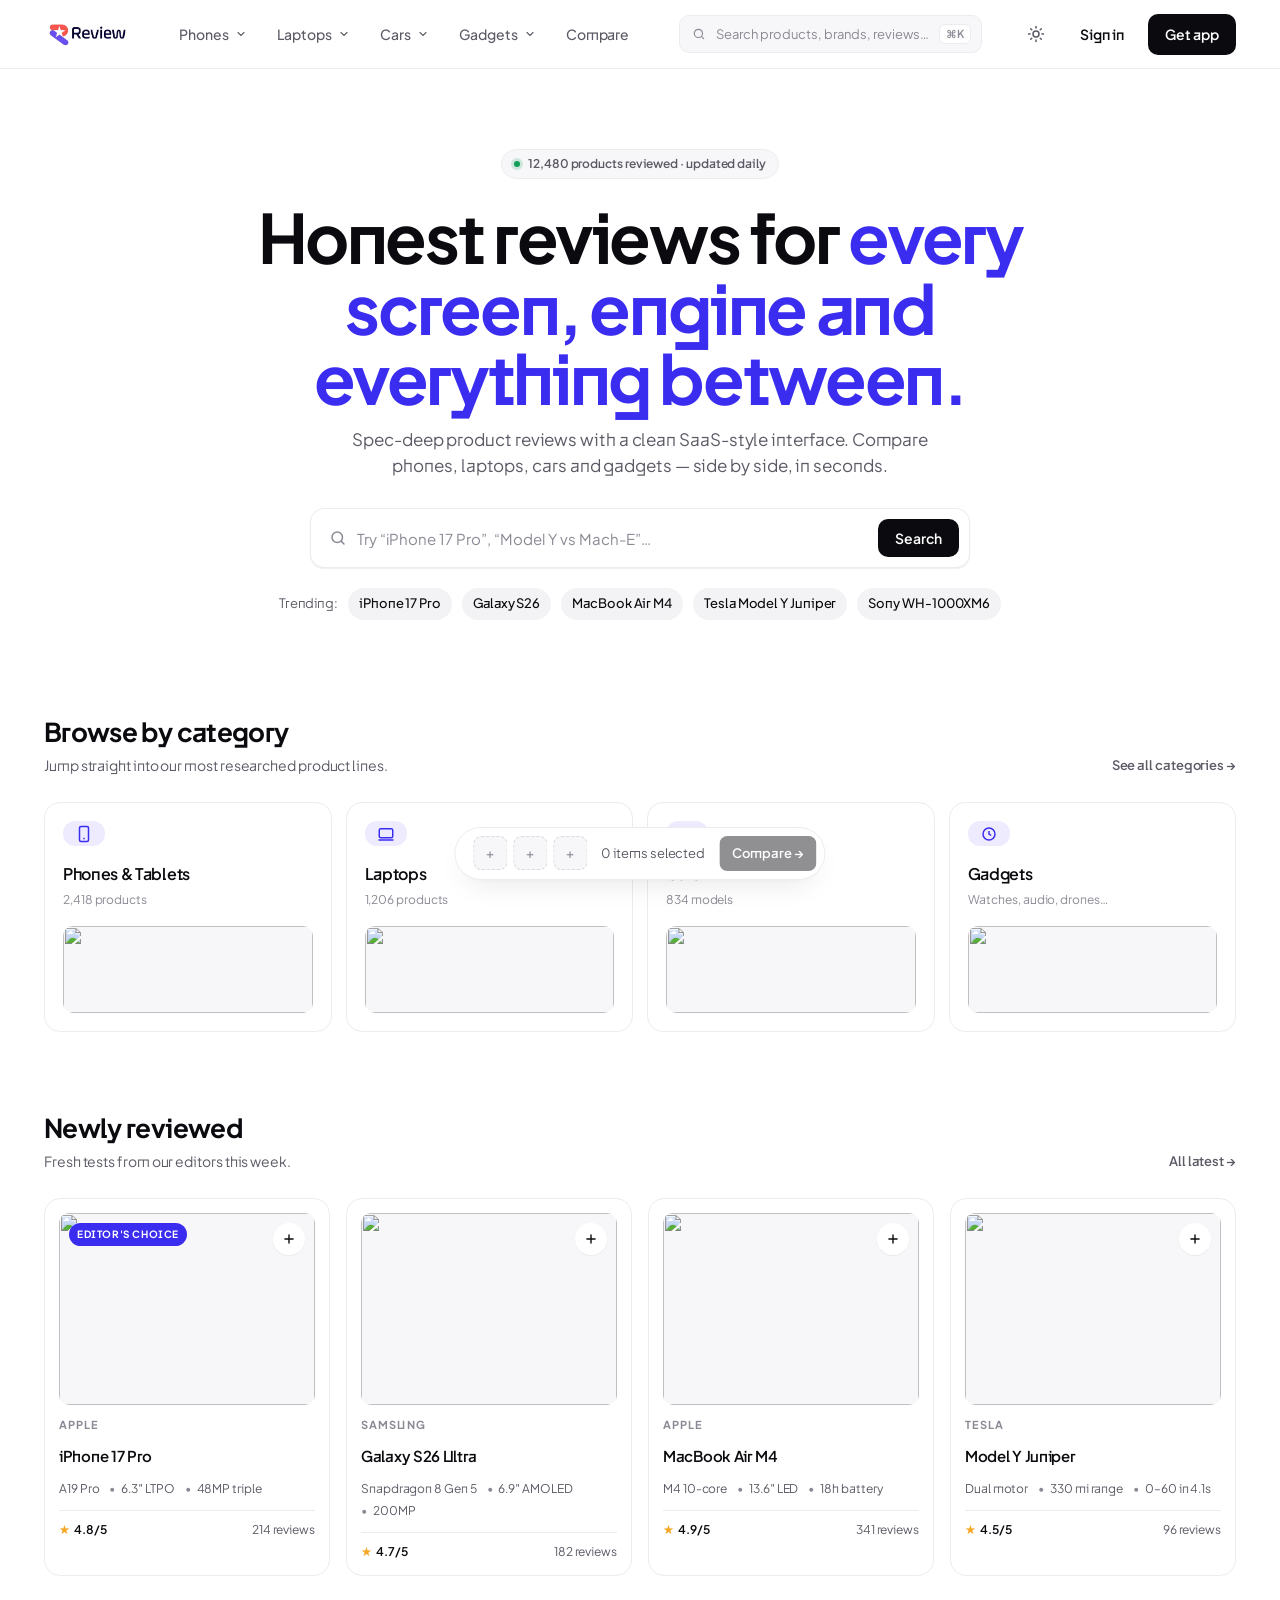
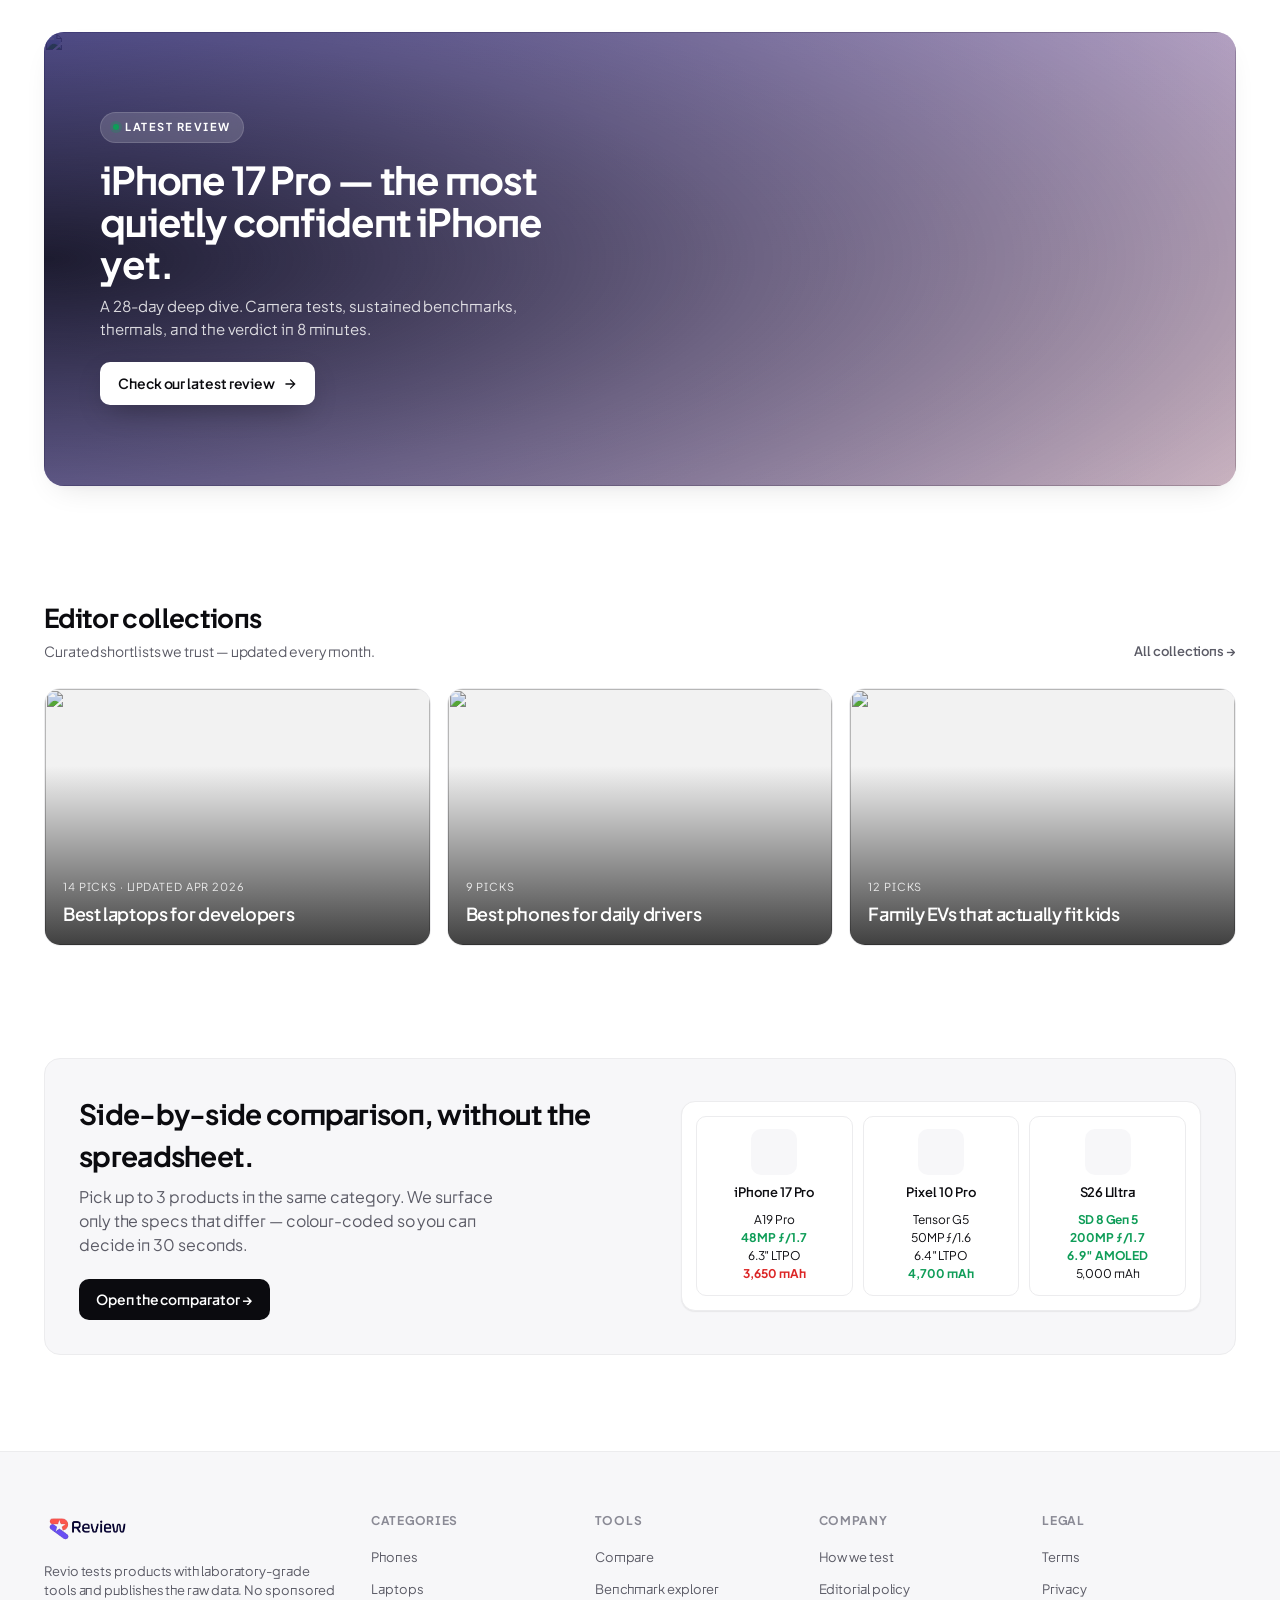
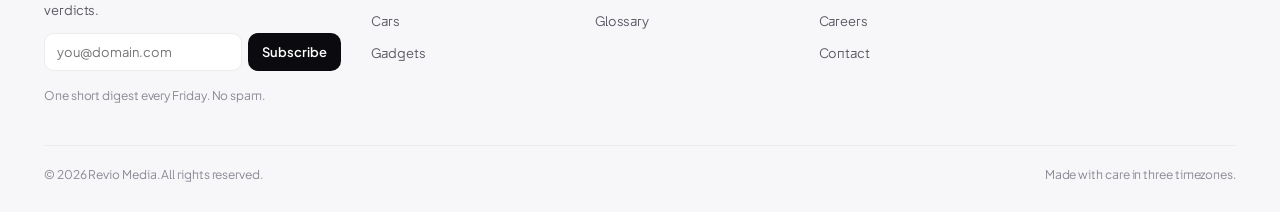
==== index.html @ f2c26a6f "push to live" ====
<!DOCTYPE html>
<html lang="en" data-theme="light">
<head>
<meta charset="UTF-8" />
<meta name="viewport" content="width=device-width, initial-scale=1.0" />
<title>Revio — Minimalist reviews for the things you buy</title>
<link rel="icon" href="logo.png" />
<link rel="preconnect" href="https://fonts.googleapis.com">
<link rel="preconnect" href="https://fonts.gstatic.com" crossorigin>
<link href="https://fonts.googleapis.com/css2?family=Plus+Jakarta+Sans:wght@400;500;600;700;800&family=Inter:wght@400;500;600&display=swap" rel="stylesheet">
<link rel="stylesheet" href="styles.css">
</head>
<body>

<!-- Primary Nav -->
<div class="nav-wrap">
  <div class="container">
    <nav class="primary">
      <a href="index.html" class="brand">
        <img src="logo.png" alt="Revio" class="brand-logo" />
      </a>

      <div class="nav-links">
        <!-- Mega menu: Phones -->
        <div class="nav-item">
          <button class="nav-trigger" aria-haspopup="true">
            Phones
            <svg class="caret" width="12" height="12" viewBox="0 0 24 24" fill="none" stroke="currentColor" stroke-width="2.2" stroke-linecap="round"><polyline points="6 9 12 15 18 9"/></svg>
          </button>
          <div class="mega wide" role="menu">
            <div class="mega-body">
              <div class="mega-left">
                <div class="mega-col">
                  <h4>Browse</h4>
                  <a href="category.html" class="mega-link">
                    <span class="ico"><svg width="18" height="18" viewBox="0 0 24 24" fill="none" stroke="currentColor" stroke-width="1.8"><rect x="6" y="2" width="12" height="20" rx="2.5"/><path d="M11 18h2"/></svg></span>
                    <span class="body">
                      <span class="title">Flagship smartphones</span>
                      <span class="desc">Top-tier cameras, chipsets and displays.</span>
                    </span>
                  </a>
                  <a href="category.html" class="mega-link">
                    <span class="ico"><svg width="18" height="18" viewBox="0 0 24 24" fill="none" stroke="currentColor" stroke-width="1.8"><path d="M12 2v6M12 16v6"/><rect x="3" y="8" width="18" height="8" rx="2"/></svg></span>
                    <span class="body">
                      <span class="title">Mid-range <span class="badge-hot">HOT</span></span>
                      <span class="desc">Best value picks this year.</span>
                    </span>
                  </a>
                  <a href="category.html" class="mega-link">
                    <span class="ico"><svg width="18" height="18" viewBox="0 0 24 24" fill="none" stroke="currentColor" stroke-width="1.8"><circle cx="12" cy="12" r="9"/><path d="M8 12l2.5 2.5L16 9"/></svg></span>
                    <span class="body">
                      <span class="title">Essentials</span>
                      <span class="desc">Dependable daily drivers.</span>
                    </span>
                  </a>
                  <a href="category.html" class="mega-link">
                    <span class="ico"><svg width="18" height="18" viewBox="0 0 24 24" fill="none" stroke="currentColor" stroke-width="1.8"><path d="M4 5h16v14H4z"/><path d="M12 5v14"/></svg></span>
                    <span class="body">
                      <span class="title">Foldables <span class="badge-new">NEW</span></span>
                      <span class="desc">Books, flips and dual-screen designs.</span>
                    </span>
                  </a>
                </div>
                <div class="mega-col">
                  <h4>By brand</h4>
                  <ul class="mini-list">
                    <li><a href="#">Apple <small>94 models</small></a></li>
                    <li><a href="#">Samsung <small>126 models</small></a></li>
                    <li><a href="#">Google Pixel <small>38 models</small></a></li>
                    <li><a href="#">OnePlus <small>44 models</small></a></li>
                    <li><a href="#">Xiaomi <small>118 models</small></a></li>
                    <li><a href="#">Nothing <small>12 models</small></a></li>
                    <li><a href="#">Motorola <small>52 models</small></a></li>
                  </ul>
                </div>
              </div>
              <div class="mega-right">
                <a href="product.html" class="feature-card">
                  <img src="https://picsum.photos/seed/phonefeat/900/500" alt="">
                  <div class="overlay"></div>
                  <div class="meta">
                    <span class="tag">Editor's choice</span>
                    <h5>iPhone 17 Pro review</h5>
                    <p>The most polished camera system of the year.</p>
                  </div>
                </a>
                <ul class="mini-list">
                  <li><a href="#">Best phones of 2026 <small>List →</small></a></li>
                  <li><a href="#">Phones with the best battery <small>List →</small></a></li>
                </ul>
              </div>
            </div>
            <div class="mega-foot">
              <div class="links">
                <a href="#">Rumors</a>
                <a href="#">Buying guide</a>
              </div>
              <a href="category.html" class="viewall">Explore all phones
                <svg width="12" height="12" viewBox="0 0 24 24" fill="none" stroke="currentColor" stroke-width="2" stroke-linecap="round"><path d="M5 12h14M13 5l7 7-7 7"/></svg>
              </a>
            </div>
          </div>
        </div>

        <!-- Mega menu: Laptops -->
        <div class="nav-item">
          <button class="nav-trigger" aria-haspopup="true">
            Laptops
            <svg class="caret" width="12" height="12" viewBox="0 0 24 24" fill="none" stroke="currentColor" stroke-width="2.2" stroke-linecap="round"><polyline points="6 9 12 15 18 9"/></svg>
          </button>
          <div class="mega wide" role="menu">
            <div class="mega-body">
              <div class="mega-left">
                <div class="mega-col">
                  <h4>By use case</h4>
                  <a href="category.html" class="mega-link">
                    <span class="ico"><svg width="18" height="18" viewBox="0 0 24 24" fill="none" stroke="currentColor" stroke-width="1.8"><rect x="3" y="5" width="18" height="12" rx="2"/><path d="M2 20h20"/></svg></span>
                    <span class="body">
                      <span class="title">Ultrabooks</span>
                      <span class="desc">Thin, light and long-lasting.</span>
                    </span>
                  </a>
                  <a href="category.html" class="mega-link">
                    <span class="ico"><svg width="18" height="18" viewBox="0 0 24 24" fill="none" stroke="currentColor" stroke-width="1.8"><path d="M12 3l3 6 6 .9-4.5 4.3L18 21l-6-3.3L6 21l1.5-6.8L3 9.9 9 9z"/></svg></span>
                    <span class="body">
                      <span class="title">Gaming laptops <span class="badge-hot">HOT</span></span>
                      <span class="desc">RTX 50-series and OLED panels.</span>
                    </span>
                  </a>
                  <a href="category.html" class="mega-link">
                    <span class="ico"><svg width="18" height="18" viewBox="0 0 24 24" fill="none" stroke="currentColor" stroke-width="1.8"><circle cx="12" cy="12" r="4"/><path d="M12 2v3M12 19v3M2 12h3M19 12h3"/></svg></span>
                    <span class="body">
                      <span class="title">Creator workstations</span>
                      <span class="desc">Colour-accurate displays and beefy GPUs.</span>
                    </span>
                  </a>
                  <a href="category.html" class="mega-link">
                    <span class="ico"><svg width="18" height="18" viewBox="0 0 24 24" fill="none" stroke="currentColor" stroke-width="1.8"><path d="M4 8h16M4 16h16"/><path d="M8 4v16M16 4v16"/></svg></span>
                    <span class="body">
                      <span class="title">2-in-1 convertibles</span>
                      <span class="desc">Touchscreens that fold all the way back.</span>
                    </span>
                  </a>
                </div>
                <div class="mega-col">
                  <h4>By brand</h4>
                  <ul class="mini-list">
                    <li><a href="#">Apple MacBook <small>24 models</small></a></li>
                    <li><a href="#">Dell XPS <small>31 models</small></a></li>
                    <li><a href="#">Lenovo ThinkPad <small>67 models</small></a></li>
                    <li><a href="#">ASUS ROG / Zenbook <small>58 models</small></a></li>
                    <li><a href="#">HP Spectre / Omen <small>44 models</small></a></li>
                    <li><a href="#">Framework <small>6 models</small></a></li>
                    <li><a href="#">Razer Blade <small>14 models</small></a></li>
                  </ul>
                </div>
              </div>
              <div class="mega-right">
                <a href="#" class="feature-card">
                  <img src="https://picsum.photos/seed/laptopfeat/900/500" alt="">
                  <div class="overlay"></div>
                  <div class="meta">
                    <span class="tag">Benchmark report</span>
                    <h5>M4 Pro vs Ryzen AI 9</h5>
                    <p>We ran 14 workloads — here's what won.</p>
                  </div>
                </a>
                <ul class="mini-list">
                  <li><a href="#">Best laptops for developers <small>List →</small></a></li>
                  <li><a href="#">Benchmark explorer <small>Tool →</small></a></li>
                </ul>
              </div>
            </div>
            <div class="mega-foot">
              <div class="links">
                <a href="#">Student picks</a>
                <a href="#">Battery leaders</a>
              </div>
              <a href="category.html" class="viewall">Explore all laptops
                <svg width="12" height="12" viewBox="0 0 24 24" fill="none" stroke="currentColor" stroke-width="2" stroke-linecap="round"><path d="M5 12h14M13 5l7 7-7 7"/></svg>
              </a>
            </div>
          </div>
        </div>

        <!-- Mega menu: Cars -->
        <div class="nav-item">
          <button class="nav-trigger" aria-haspopup="true">
            Cars
            <svg class="caret" width="12" height="12" viewBox="0 0 24 24" fill="none" stroke="currentColor" stroke-width="2.2" stroke-linecap="round"><polyline points="6 9 12 15 18 9"/></svg>
          </button>
          <div class="mega wide" role="menu">
            <div class="mega-body">
              <div class="mega-left">
                <div class="mega-col">
                  <h4>By powertrain</h4>
                  <a href="category.html" class="mega-link">
                    <span class="ico"><svg width="18" height="18" viewBox="0 0 24 24" fill="none" stroke="currentColor" stroke-width="1.8"><path d="M13 2L4 14h7v8l9-12h-7z"/></svg></span>
                    <span class="body">
                      <span class="title">Electric (EV)</span>
                      <span class="desc">Range, charging speed, real-world MPGe.</span>
                    </span>
                  </a>
                  <a href="category.html" class="mega-link">
                    <span class="ico"><svg width="18" height="18" viewBox="0 0 24 24" fill="none" stroke="currentColor" stroke-width="1.8"><circle cx="12" cy="12" r="9"/><path d="M3 12h18"/></svg></span>
                    <span class="body">
                      <span class="title">Hybrid / PHEV</span>
                      <span class="desc">Best of both worlds — if you size it right.</span>
                    </span>
                  </a>
                  <a href="category.html" class="mega-link">
                    <span class="ico"><svg width="18" height="18" viewBox="0 0 24 24" fill="none" stroke="currentColor" stroke-width="1.8"><path d="M3 11l2-5a2 2 0 0 1 2-1h10a2 2 0 0 1 2 1l2 5"/><circle cx="7" cy="15" r="2"/><circle cx="17" cy="15" r="2"/></svg></span>
                    <span class="body">
                      <span class="title">Petrol & Diesel</span>
                      <span class="desc">ICE classics with proven reliability.</span>
                    </span>
                  </a>
                  <a href="category.html" class="mega-link">
                    <span class="ico"><svg width="18" height="18" viewBox="0 0 24 24" fill="none" stroke="currentColor" stroke-width="1.8"><path d="M4 6h12l4 6H4z"/><path d="M20 12v6H4v-6"/></svg></span>
                    <span class="body">
                      <span class="title">SUVs & Trucks</span>
                      <span class="desc">Family haulers and weekend rigs.</span>
                    </span>
                  </a>
                </div>
                <div class="mega-col">
                  <h4>By make</h4>
                  <ul class="mini-list">
                    <li><a href="#">Tesla <small>7 models</small></a></li>
                    <li><a href="#">Toyota <small>32 models</small></a></li>
                    <li><a href="#">BMW <small>28 models</small></a></li>
                    <li><a href="#">Hyundai / Kia <small>41 models</small></a></li>
                    <li><a href="#">Rivian <span class="badge-new">NEW</span></a></li>
                    <li><a href="#">BYD <small>18 models</small></a></li>
                    <li><a href="#">Ford <small>24 models</small></a></li>
                  </ul>
                </div>
              </div>
              <div class="mega-right">
                <a href="#" class="feature-card">
                  <img src="https://picsum.photos/seed/carfeat/900/500" alt="">
                  <div class="overlay"></div>
                  <div class="meta">
                    <span class="tag">Long-term test</span>
                    <h5>10,000 miles in a Model 3</h5>
                    <p>What's held up, what hasn't.</p>
                  </div>
                </a>
                <ul class="mini-list">
                  <li><a href="#">EV range calculator <small>Tool →</small></a></li>
                  <li><a href="#">Safety score explorer <small>Tool →</small></a></li>
                </ul>
              </div>
            </div>
            <div class="mega-foot">
              <div class="links">
                <a href="#">New 2026 models</a>
                <a href="#">Reliability</a>
              </div>
              <a href="category.html" class="viewall">Explore all cars
                <svg width="12" height="12" viewBox="0 0 24 24" fill="none" stroke="currentColor" stroke-width="2" stroke-linecap="round"><path d="M5 12h14M13 5l7 7-7 7"/></svg>
              </a>
            </div>
          </div>
        </div>

        <!-- Mega menu: Gadgets -->
        <div class="nav-item">
          <button class="nav-trigger" aria-haspopup="true">
            Gadgets
            <svg class="caret" width="12" height="12" viewBox="0 0 24 24" fill="none" stroke="currentColor" stroke-width="2.2" stroke-linecap="round"><polyline points="6 9 12 15 18 9"/></svg>
          </button>
          <div class="mega wide" role="menu">
            <div class="mega-body">
              <div class="mega-left">
                <div class="mega-col">
                  <h4>Wearables & Audio</h4>
                  <a href="category.html" class="mega-link">
                    <span class="ico"><svg width="18" height="18" viewBox="0 0 24 24" fill="none" stroke="currentColor" stroke-width="1.8"><rect x="6" y="7" width="12" height="10" rx="2"/><path d="M9 3h6l-.5 4h-5zM9 17l-.5 4h6l-.5-4"/></svg></span>
                    <span class="body">
                      <span class="title">Smartwatches</span>
                      <span class="desc">Health, fitness and battery-life leaders.</span>
                    </span>
                  </a>
                  <a href="category.html" class="mega-link">
                    <span class="ico"><svg width="18" height="18" viewBox="0 0 24 24" fill="none" stroke="currentColor" stroke-width="1.8"><path d="M4 12a8 8 0 0 1 16 0"/><rect x="3" y="12" width="5" height="8" rx="1.5"/><rect x="16" y="12" width="5" height="8" rx="1.5"/></svg></span>
                    <span class="body">
                      <span class="title">Headphones & earbuds</span>
                      <span class="desc">ANC, spatial audio and codec support.</span>
                    </span>
                  </a>
                  <a href="category.html" class="mega-link">
                    <span class="ico"><svg width="18" height="18" viewBox="0 0 24 24" fill="none" stroke="currentColor" stroke-width="1.8"><circle cx="12" cy="12" r="4"/><circle cx="12" cy="12" r="9"/></svg></span>
                    <span class="body">
                      <span class="title">Smart rings <span class="badge-new">NEW</span></span>
                      <span class="desc">The smallest health trackers we've tested.</span>
                    </span>
                  </a>
                </div>
                <div class="mega-col">
                  <h4>Home & outdoor</h4>
                  <ul class="mini-list">
                    <li><a href="#">Drones</a></li>
                    <li><a href="#">Action cameras</a></li>
                    <li><a href="#">Streaming sticks</a></li>
                    <li><a href="#">Robot vacuums</a></li>
                    <li><a href="#">Smart displays</a></li>
                    <li><a href="#">E-readers</a></li>
                    <li><a href="#">Portable speakers</a></li>
                  </ul>
                </div>
              </div>
              <div class="mega-right">
                <a href="#" class="feature-card">
                  <img src="https://picsum.photos/seed/gadgetfeat/900/500" alt="">
                  <div class="overlay"></div>
                  <div class="meta">
                    <span class="tag">Best of 2026</span>
                    <h5>The only 9 earbuds worth buying</h5>
                    <p>Tested across 40 hours of commutes.</p>
                  </div>
                </a>
                <ul class="mini-list">
                  <li><a href="#">Battery champions <small>List →</small></a></li>
                  <li><a href="#">Suggest a review <small>Form →</small></a></li>
                </ul>
              </div>
            </div>
            <div class="mega-foot">
              <div class="links">
                <a href="#">Editor's picks</a>
              </div>
              <a href="category.html" class="viewall">Explore all gadgets
                <svg width="12" height="12" viewBox="0 0 24 24" fill="none" stroke="currentColor" stroke-width="2" stroke-linecap="round"><path d="M5 12h14M13 5l7 7-7 7"/></svg>
              </a>
            </div>
          </div>
        </div>

        <a class="nav-trigger" href="compare.html">Compare</a>
      </div>

      <button class="search-trigger" aria-label="Open search">
        <svg width="14" height="14" viewBox="0 0 24 24" fill="none" stroke="currentColor" stroke-width="2" stroke-linecap="round"><circle cx="11" cy="11" r="7"/><path d="m20 20-3.5-3.5"/></svg>
        <span class="label">Search products, brands, reviews…</span>
        <span class="kbd">⌘K</span>
      </button>

      <div class="nav-actions">
        <button class="icon-btn" id="themeBtn" aria-label="Toggle theme" title="Toggle theme">
          <svg width="18" height="18" viewBox="0 0 24 24" fill="none" stroke="currentColor" stroke-width="2" stroke-linecap="round"><circle cx="12" cy="12" r="4"/><path d="M12 2v2M12 20v2M4.93 4.93l1.41 1.41M17.66 17.66l1.41 1.41M2 12h2M20 12h2M4.93 19.07l1.41-1.41M17.66 6.34l1.41-1.41"/></svg>
        </button>
        <a href="#" class="btn ghost">Sign in</a>
        <a href="#" class="btn primary">Get app</a>
      </div>
    </nav>
  </div>
</div>

<!-- Hero -->
<section class="hero">
  <div class="container">
    <div class="eyebrow"><span class="dot"></span> 12,480 products reviewed · updated daily</div>
    <h1>Honest reviews for <em>every screen, engine and everything between.</em></h1>
    <p class="lede">Spec-deep product reviews with a clean SaaS-style interface. Compare phones, laptops, cars and gadgets — side by side, in seconds.</p>
    <div class="hero-search">
      <svg width="18" height="18" viewBox="0 0 24 24" fill="none" stroke="currentColor" stroke-width="2" stroke-linecap="round" style="color:var(--text-subtle)"><circle cx="11" cy="11" r="7"/><path d="m20 20-3.5-3.5"/></svg>
      <input placeholder="Try “iPhone 17 Pro”, “Model Y vs Mach-E”…" />
      <button class="btn primary">Search</button>
    </div>
    <div class="hero-trending">
      <span>Trending:</span>
      <a href="product.html" class="chip">iPhone 17 Pro</a>
      <a href="#" class="chip">Galaxy S26</a>
      <a href="#" class="chip">MacBook Air M4</a>
      <a href="#" class="chip">Tesla Model Y Juniper</a>
      <a href="#" class="chip">Sony WH-1000XM6</a>
    </div>
  </div>
</section>

<!-- Category Grid -->
<section>
  <div class="container">
    <div class="sec-head">
      <div>
        <h2>Browse by category</h2>
        <p>Jump straight into our most researched product lines.</p>
      </div>
      <a href="#" class="more">See all categories →</a>
    </div>
    <div class="cat-grid">
      <a href="category.html" class="cat-card">
        <div class="ico"><svg width="18" height="18" viewBox="0 0 24 24" fill="none" stroke="currentColor" stroke-width="2"><rect x="6" y="2" width="12" height="20" rx="2"/><path d="M11 18h2"/></svg></div>
        <div>
          <h3>Phones & Tablets</h3>
          <small>2,418 products</small>
        </div>
        <div class="thumb"><img src="https://picsum.photos/seed/phonecat/600/400" alt=""/></div>
      </a>
      <a href="category.html" class="cat-card">
        <div class="ico"><svg width="18" height="18" viewBox="0 0 24 24" fill="none" stroke="currentColor" stroke-width="2"><rect x="3" y="5" width="18" height="12" rx="2"/><path d="M2 20h20"/></svg></div>
        <div>
          <h3>Laptops</h3>
          <small>1,206 products</small>
        </div>
        <div class="thumb"><img src="https://picsum.photos/seed/laptopcat/600/400" alt=""/></div>
      </a>
      <a href="category.html" class="cat-card">
        <div class="ico"><svg width="18" height="18" viewBox="0 0 24 24" fill="none" stroke="currentColor" stroke-width="2"><path d="M3 11l2-5a2 2 0 0 1 2-1h10a2 2 0 0 1 2 1l2 5"/><circle cx="7" cy="15" r="2"/><circle cx="17" cy="15" r="2"/><path d="M3 11h18v4H3z"/></svg></div>
        <div>
          <h3>Cars</h3>
          <small>834 models</small>
        </div>
        <div class="thumb"><img src="https://picsum.photos/seed/carcat/600/400" alt=""/></div>
      </a>
      <a href="category.html" class="cat-card">
        <div class="ico"><svg width="18" height="18" viewBox="0 0 24 24" fill="none" stroke="currentColor" stroke-width="2"><circle cx="12" cy="12" r="8"/><path d="M12 8v4l3 2"/></svg></div>
        <div>
          <h3>Gadgets</h3>
          <small>Watches, audio, drones…</small>
        </div>
        <div class="thumb"><img src="https://picsum.photos/seed/gadgetcat/600/400" alt=""/></div>
      </a>
    </div>
  </div>
</section>

<!-- Newly reviewed -->
<section style="padding-top: 20px">
  <div class="container">
    <div class="sec-head">
      <div>
        <h2>Newly reviewed</h2>
        <p>Fresh tests from our editors this week.</p>
      </div>
      <a href="category.html" class="more">All latest →</a>
    </div>
    <div class="card-row">
      <a href="product.html" class="p-card">
        <div class="img-wrap">
          <span class="ribbon accent">Editor's choice</span>
          <button class="add-compare" data-compare-id="iphone-17-pro" aria-label="Add to compare">
            <svg width="14" height="14" viewBox="0 0 24 24" fill="none" stroke="currentColor" stroke-width="2.4" stroke-linecap="round"><path d="M12 5v14M5 12h14"/></svg>
          </button>
          <img src="https://picsum.photos/seed/iphone17pro/600/450" alt=""/>
        </div>
        <div class="brand">Apple</div>
        <h4>iPhone 17 Pro</h4>
        <div class="specs"><span>A19 Pro</span><span>6.3″ LTPO</span><span>48MP triple</span></div>
        <footer>
          <span class="rating"><span class="star">★</span> 4.8/5</span>
          <span style="font-size: 12px; color: var(--text-muted);">214 reviews</span>
        </footer>
      </a>
      <a href="product.html" class="p-card">
        <div class="img-wrap">
          <button class="add-compare" data-compare-id="s26-ultra" aria-label="Add to compare">
            <svg width="14" height="14" viewBox="0 0 24 24" fill="none" stroke="currentColor" stroke-width="2.4" stroke-linecap="round"><path d="M12 5v14M5 12h14"/></svg>
          </button>
          <img src="https://picsum.photos/seed/s26ultra/600/450" alt=""/>
        </div>
        <div class="brand">Samsung</div>
        <h4>Galaxy S26 Ultra</h4>
        <div class="specs"><span>Snapdragon 8 Gen 5</span><span>6.9″ AMOLED</span><span>200MP</span></div>
        <footer>
          <span class="rating"><span class="star">★</span> 4.7/5</span>
          <span style="font-size: 12px; color: var(--text-muted);">182 reviews</span>
        </footer>
      </a>
      <a href="product.html" class="p-card">
        <div class="img-wrap">
          <button class="add-compare" data-compare-id="macbook-air-m4" aria-label="Add to compare">
            <svg width="14" height="14" viewBox="0 0 24 24" fill="none" stroke="currentColor" stroke-width="2.4" stroke-linecap="round"><path d="M12 5v14M5 12h14"/></svg>
          </button>
          <img src="https://picsum.photos/seed/macbookm4/600/450" alt=""/>
        </div>
        <div class="brand">Apple</div>
        <h4>MacBook Air M4</h4>
        <div class="specs"><span>M4 10-core</span><span>13.6″ LED</span><span>18h battery</span></div>
        <footer>
          <span class="rating"><span class="star">★</span> 4.9/5</span>
          <span style="font-size: 12px; color: var(--text-muted);">341 reviews</span>
        </footer>
      </a>
      <a href="product.html" class="p-card">
        <div class="img-wrap">
          <button class="add-compare" data-compare-id="model-y" aria-label="Add to compare">
            <svg width="14" height="14" viewBox="0 0 24 24" fill="none" stroke="currentColor" stroke-width="2.4" stroke-linecap="round"><path d="M12 5v14M5 12h14"/></svg>
          </button>
          <img src="https://picsum.photos/seed/modely/600/450" alt=""/>
        </div>
        <div class="brand">Tesla</div>
        <h4>Model Y Juniper</h4>
        <div class="specs"><span>Dual motor</span><span>330 mi range</span><span>0–60 in 4.1s</span></div>
        <footer>
          <span class="rating"><span class="star">★</span> 4.5/5</span>
          <span style="font-size: 12px; color: var(--text-muted);">96 reviews</span>
        </footer>
      </a>
    </div>
  </div>
</section>

<!-- Promotional banner -->
<section style="padding-top: 0;">
  <div class="container">
    <a href="product.html" class="promo-banner">
      <div class="promo-bg">
        <img src="https://picsum.photos/seed/iphone17pro-banner/1800/700" alt=""/>
      </div>
      <div class="promo-content">
        <div class="promo-tag"><span class="dot"></span> Latest review</div>
        <h2>iPhone 17 Pro — the most quietly confident iPhone yet.</h2>
        <p>A 28-day deep dive. Camera tests, sustained benchmarks, thermals, and the verdict in 8 minutes.</p>
        <span class="promo-cta">
          Check our latest review
          <svg width="14" height="14" viewBox="0 0 24 24" fill="none" stroke="currentColor" stroke-width="2.2" stroke-linecap="round"><path d="M5 12h14M13 5l7 7-7 7"/></svg>
        </span>
      </div>
    </a>
  </div>
</section>

<!-- Collections -->
<section>
  <div class="container">
    <div class="sec-head">
      <div>
        <h2>Editor collections</h2>
        <p>Curated shortlists we trust — updated every month.</p>
      </div>
      <a href="#" class="more">All collections →</a>
    </div>
    <div class="collections">
      <a href="#" class="coll">
        <img src="https://picsum.photos/seed/devlaptops/900/600" alt=""/>
        <div class="overlay"></div>
        <div class="inner">
          <div class="count">14 picks · updated Apr 2026</div>
          <h3>Best laptops for developers</h3>
        </div>
      </a>
      <a href="#" class="coll">
        <img src="https://picsum.photos/seed/dailyphones/900/600" alt=""/>
        <div class="overlay"></div>
        <div class="inner">
          <div class="count">9 picks</div>
          <h3>Best phones for daily drivers</h3>
        </div>
      </a>
      <a href="#" class="coll">
        <img src="https://picsum.photos/seed/familyevs/900/600" alt=""/>
        <div class="overlay"></div>
        <div class="inner">
          <div class="count">12 picks</div>
          <h3>Family EVs that actually fit kids</h3>
        </div>
      </a>
    </div>
  </div>
</section>

<!-- Compare teaser -->
<section>
  <div class="container">
    <div class="compare-teaser">
      <div>
        <h2>Side-by-side comparison, without the spreadsheet.</h2>
        <p>Pick up to 3 products in the same category. We surface only the specs that differ — colour-coded so you can decide in 30 seconds.</p>
        <a href="compare.html" class="btn primary">Open the comparator →</a>
      </div>
      <div class="compare-visual" aria-hidden="true">
        <div class="col">
          <div class="ph"></div>
          <strong>iPhone 17 Pro</strong>
          <div>A19 Pro</div>
          <div class="good">48MP ƒ/1.7</div>
          <div>6.3″ LTPO</div>
          <div class="bad">3,650 mAh</div>
        </div>
        <div class="col">
          <div class="ph"></div>
          <strong>Pixel 10 Pro</strong>
          <div>Tensor G5</div>
          <div>50MP ƒ/1.6</div>
          <div>6.4″ LTPO</div>
          <div class="good">4,700 mAh</div>
        </div>
        <div class="col">
          <div class="ph"></div>
          <strong>S26 Ultra</strong>
          <div class="good">SD 8 Gen 5</div>
          <div class="good">200MP ƒ/1.7</div>
          <div class="good">6.9″ AMOLED</div>
          <div>5,000 mAh</div>
        </div>
      </div>
    </div>
  </div>
</section>

<!-- Compare dock -->
<div class="compare-dock" role="region" aria-label="Comparison tray">
  <div class="slots"></div>
  <span class="count-label">0 items selected</span>
  <a href="compare.html" class="btn primary sm dock-cta disabled">Compare →</a>
</div>

<!-- Footer -->
<footer class="site">
  <div class="container">
    <div class="f-grid">
      <div>
        <a href="index.html" class="brand">
          <img src="logo.png" alt="Revio" class="brand-logo" />
        </a>
        <p style="color:var(--text-muted); font-size: 13px; margin-top:12px; max-width: 320px;">
          Revio tests products with laboratory-grade tools and publishes the raw data. No sponsored verdicts.
        </p>
        <div class="newsletter">
          <input placeholder="you@domain.com" />
          <button>Subscribe</button>
        </div>
        <div class="f-tag">One short digest every Friday. No spam.</div>
      </div>
      <div>
        <h5>Categories</h5>
        <ul>
          <li><a href="category.html">Phones</a></li>
          <li><a href="category.html">Laptops</a></li>
          <li><a href="category.html">Cars</a></li>
          <li><a href="category.html">Gadgets</a></li>
        </ul>
      </div>
      <div>
        <h5>Tools</h5>
        <ul>
          <li><a href="compare.html">Compare</a></li>
          <li><a href="#">Benchmark explorer</a></li>
          <li><a href="#">Glossary</a></li>
        </ul>
      </div>
      <div>
        <h5>Company</h5>
        <ul>
          <li><a href="#">How we test</a></li>
          <li><a href="#">Editorial policy</a></li>
          <li><a href="#">Careers</a></li>
          <li><a href="#">Contact</a></li>
        </ul>
      </div>
      <div>
        <h5>Legal</h5>
        <ul>
          <li><a href="#">Terms</a></li>
          <li><a href="#">Privacy</a></li>
        </ul>
      </div>
    </div>
    <div class="f-bottom">
      <span>© 2026 Revio Media. All rights reserved.</span>
      <span>Made with care in three timezones.</span>
    </div>
  </div>
</footer>

<script src="app.js"></script>
</body>
</html>
---- styles.css ----
/* ================================================================
   Revio · Shared stylesheet
   Premium SaaS-style review platform
   ================================================================ */

/* ---------- Tokens ---------- */
:root {
  --bg: #ffffff;
  --bg-muted: #f7f7f9;
  --bg-subtle: #fbfbfc;
  --bg-elevated: #ffffff;
  --border: #ececee;
  --border-strong: #d9d9de;
  --text: #0b0b0f;
  --text-muted: #5b5b66;
  --text-subtle: #8a8a95;
  --accent: #6a5cff;
  --accent-soft: #eeebff;
  --accent-ink: #3b2df0;
  --success: #0f9d58;
  --success-soft: #e8f6ef;
  --danger: #dc2626;
  --danger-soft: #fdecec;
  --warn: #d97706;
  --chip: #f3f3f6;
  --star: #f5a623;
  --shadow-xs: 0 1px 2px rgba(16,16,24,.04);
  --shadow-sm: 0 1px 2px rgba(16,16,24,.04), 0 1px 1px rgba(16,16,24,.03);
  --shadow-md: 0 12px 32px -14px rgba(16,16,24,.14), 0 4px 10px -6px rgba(16,16,24,.06);
  --shadow-lg: 0 30px 60px -24px rgba(16,16,24,.22), 0 12px 24px -14px rgba(16,16,24,.1);
  --radius-sm: 8px;
  --radius: 10px;
  --radius-md: 12px;
  --radius-lg: 16px;
  --radius-xl: 20px;
}
[data-theme="dark"] {
  --bg: #0a0a0e;
  --bg-muted: #111116;
  --bg-subtle: #0f0f14;
  --bg-elevated: #14141b;
  --border: #23232c;
  --border-strong: #2f2f3a;
  --text: #f3f3f6;
  --text-muted: #a2a2ac;
  --text-subtle: #6f6f7a;
  --accent: #8b7eff;
  --accent-soft: #1a1530;
  --accent-ink: #b3a9ff;
  --chip: #1a1a22;
  --success-soft: #0f2a1e;
  --danger-soft: #2a1212;
  --shadow-sm: 0 1px 2px rgba(0,0,0,.4);
  --shadow-md: 0 20px 40px -20px rgba(0,0,0,.6);
  --shadow-lg: 0 30px 60px -24px rgba(0,0,0,.7);
}

* { box-sizing: border-box; }
html, body { margin: 0; padding: 0; }
body {
  font-family: 'Plus Jakarta Sans', 'Inter', system-ui, -apple-system, Segoe UI, Roboto, sans-serif;
  background: var(--bg);
  color: var(--text);
  -webkit-font-smoothing: antialiased;
  line-height: 1.5;
  font-feature-settings: "cv02", "cv03", "cv04", "cv11", "ss01";
  letter-spacing: -0.005em;
}
a { color: inherit; text-decoration: none; }
button { font-family: inherit; cursor: pointer; border: none; background: none; color: inherit; }
img { display: block; max-width: 100%; }
h1, h2, h3, h4, h5 { letter-spacing: -0.02em; }

.container { width: 100%; max-width: 1240px; margin: 0 auto; padding: 0 24px; }
.container-wide { width: 100%; max-width: 1360px; margin: 0 auto; padding: 0 24px; }

/* ---------- Announcement strip ---------- */
.announce {
  border-bottom: 1px solid var(--border);
  background: var(--bg-muted);
  font-size: 13px;
  color: var(--text-muted);
}
.announce .inner {
  display: flex; align-items: center; justify-content: space-between;
  height: 36px;
}
.announce .left { display: flex; align-items: center; gap: 10px; }
.announce .pill {
  font-size: 11px; font-weight: 700; letter-spacing: .04em;
  background: var(--accent-soft); color: var(--accent-ink);
  padding: 3px 8px; border-radius: 999px;
}
.announce .right { display: flex; gap: 18px; }
.announce a:hover { color: var(--text); }

/* ---------- Nav ---------- */
.nav-wrap {
  position: sticky; top: 0; z-index: 60;
  background: rgba(255,255,255,.82);
  backdrop-filter: saturate(160%) blur(16px);
  -webkit-backdrop-filter: saturate(160%) blur(16px);
  border-bottom: 1px solid var(--border);
}
[data-theme="dark"] .nav-wrap { background: rgba(10,10,14,.8); }

nav.primary {
  position: relative;
  display: flex; align-items: center; justify-content: space-between;
  height: 68px;
}
.brand { display: inline-flex; align-items: center; gap: 10px; font-weight: 700; letter-spacing: -.02em; }
.brand-logo {
  height: 32px; width: auto; display: block;
}
footer.site .brand-logo { height: 32px; }
[data-theme="dark"] .brand-logo { filter: brightness(0) invert(1); }
.brand-name { font-size: 17px; font-weight: 700; }
.brand-name span { color: var(--text-subtle); font-weight: 500; }

.nav-links { display: flex; align-items: stretch; gap: 2px; }
.nav-item { position: static; display: flex; align-items: center; }
.nav-trigger {
  display: inline-flex; align-items: center; gap: 6px;
  padding: 9px 14px; border-radius: 10px;
  font-size: 14px; font-weight: 500; color: var(--text-muted);
  transition: background .15s ease, color .15s ease;
}
.nav-trigger:hover, .nav-item:hover .nav-trigger { background: var(--bg-muted); color: var(--text); }
.nav-trigger svg.caret { transition: transform .2s ease; }
.nav-item:hover .nav-trigger svg.caret { transform: rotate(180deg); }

.nav-actions { display: flex; align-items: center; gap: 8px; }
.search-trigger {
  display: inline-flex; align-items: center; gap: 10px;
  background: var(--bg-muted);
  border: 1px solid var(--border);
  border-radius: 10px;
  padding: 8px 10px 8px 12px;
  font-size: 13px; color: var(--text-subtle);
  min-width: 280px;
  transition: border-color .15s, background .15s;
  font-family: inherit;
}
.search-trigger:hover { border-color: var(--border-strong); }
.search-trigger .kbd {
  margin-left: auto;
  font-size: 11px; font-weight: 600; color: var(--text-subtle);
  background: var(--bg); border: 1px solid var(--border);
  padding: 2px 6px; border-radius: 6px;
}
.icon-btn {
  width: 38px; height: 38px; display: inline-grid; place-items: center;
  border-radius: 10px; color: var(--text-muted);
  transition: background .15s, color .15s;
}
.icon-btn:hover { background: var(--bg-muted); color: var(--text); }

.btn {
  display: inline-flex; align-items: center; justify-content: center; gap: 6px;
  padding: 9px 16px; border-radius: 10px;
  font-size: 14px; font-weight: 600; letter-spacing: -.005em;
  transition: transform .05s ease, background .15s, color .15s, border-color .15s, box-shadow .15s;
  border: 1px solid transparent;
}
.btn:active { transform: translateY(1px); }
.btn.ghost { color: var(--text); }
.btn.ghost:hover { background: var(--bg-muted); }
.btn.outline { border-color: var(--border-strong); color: var(--text); }
.btn.outline:hover { background: var(--bg-muted); }
.btn.primary { background: var(--text); color: var(--bg); }
.btn.primary:hover { background: var(--accent-ink); color: #fff; }
.btn.accent { background: var(--accent-ink); color: #fff; }
.btn.accent:hover { filter: brightness(1.1); box-shadow: 0 10px 24px -10px rgba(59,45,240,.45); }
.btn.sm { padding: 7px 12px; font-size: 13px; border-radius: 8px; }
.btn.lg { padding: 12px 22px; font-size: 15px; border-radius: 12px; }

/* ---------- Mega menu (premium Stripe/Linear style) ---------- */
.mega {
  position: absolute; left: 0; transform: translate(0, -6px);
  top: calc(100% + 12px);
  background: var(--bg-elevated);
  border: 1px solid var(--border);
  border-radius: var(--radius-xl);
  box-shadow: var(--shadow-lg);
  opacity: 0; pointer-events: none;
  transition: opacity .2s ease, transform .2s ease;
  overflow: hidden;
}
.mega.wide { width: min(980px, calc(100vw - 48px)); }
.mega::before {
  /* Invisible bridge so mouse travel into panel does not close it */
  content: ""; position: absolute; top: -14px; left: 0; right: 0; height: 14px;
}
.nav-item:hover .mega,
.nav-item:focus-within .mega { opacity: 1; pointer-events: auto; transform: translate(0, 0); }

.mega-body {
  display: grid; grid-template-columns: 1.4fr 1fr;
}
.mega-left {
  padding: 22px 24px;
  display: grid; grid-template-columns: 1fr 1fr; gap: 6px 24px;
}
.mega-col h4 {
  font-size: 11px; text-transform: uppercase; letter-spacing: .09em;
  color: var(--text-subtle); margin: 10px 10px 8px; font-weight: 700;
}
.mega-link {
  display: grid; grid-template-columns: 36px 1fr; gap: 12px; align-items: start;
  padding: 10px; border-radius: 10px;
  transition: background .15s;
}
.mega-link:hover { background: var(--bg-muted); }
.mega-link .ico {
  width: 36px; height: 36px; border-radius: 10px;
  background: var(--bg-muted); color: var(--text);
  display: grid; place-items: center;
  border: 1px solid var(--border);
  transition: background .15s, color .15s, border-color .15s;
}
.mega-link:hover .ico { background: var(--accent-soft); color: var(--accent-ink); border-color: transparent; }
.mega-link .body { min-width: 0; }
.mega-link .title {
  font-size: 14px; font-weight: 600; color: var(--text);
  display: flex; align-items: center; gap: 8px;
}
.mega-link .desc {
  font-size: 12px; color: var(--text-muted); margin-top: 2px;
  display: -webkit-box; -webkit-line-clamp: 1; -webkit-box-orient: vertical; overflow: hidden;
}
.badge-new {
  font-size: 10px; font-weight: 700; letter-spacing: .05em;
  color: var(--accent-ink); background: var(--accent-soft);
  padding: 2px 6px; border-radius: 999px;
}
.badge-hot {
  font-size: 10px; font-weight: 700; letter-spacing: .05em;
  color: #a3471c; background: #fff0e0;
  padding: 2px 6px; border-radius: 999px;
}
[data-theme="dark"] .badge-hot { color: #ffaf70; background: #2b1a0c; }

.mega-right {
  background: var(--bg-subtle);
  border-left: 1px solid var(--border);
  padding: 22px;
  display: flex; flex-direction: column; gap: 14px;
}
.feature-card {
  position: relative; overflow: hidden;
  border-radius: 14px; border: 1px solid var(--border);
  aspect-ratio: 16/10; background: var(--bg-muted);
  display: block;
}
.feature-card img {
  width: 100%; height: 100%; object-fit: cover;
  transition: transform .5s ease;
}
.feature-card:hover img { transform: scale(1.04); }
.feature-card .overlay {
  position: absolute; inset: 0;
  background: linear-gradient(180deg, rgba(0,0,0,0) 35%, rgba(0,0,0,.8));
}
.feature-card .meta {
  position: absolute; left: 16px; right: 16px; bottom: 14px; color: #fff;
}
.feature-card .meta .tag {
  font-size: 10px; font-weight: 700; letter-spacing: .08em; text-transform: uppercase;
  background: rgba(255,255,255,.18); backdrop-filter: blur(8px);
  padding: 4px 8px; border-radius: 999px; display: inline-block; margin-bottom: 8px;
}
.feature-card .meta h5 { margin: 0; font-size: 15px; font-weight: 600; }
.feature-card .meta p { margin: 3px 0 0; font-size: 12px; opacity: .82; }

.mini-list {
  list-style: none; padding: 0; margin: 0; display: grid; gap: 4px;
}
.mini-list a {
  display: flex; align-items: center; justify-content: space-between; gap: 10px;
  padding: 7px 10px; border-radius: 8px;
  font-size: 13px; color: var(--text-muted);
}
.mini-list a:hover { background: var(--bg-muted); color: var(--text); }
.mini-list a small { color: var(--text-subtle); font-size: 11px; }

.mega-foot {
  border-top: 1px solid var(--border);
  padding: 12px 24px;
  display: flex; align-items: center; justify-content: space-between;
  background: var(--bg-subtle);
  font-size: 13px;
}
.mega-foot .links { display: flex; gap: 18px; color: var(--text-muted); }
.mega-foot .links a:hover { color: var(--text); }
.mega-foot .viewall {
  display: inline-flex; align-items: center; gap: 6px;
  color: var(--accent-ink); font-weight: 600;
}

/* ---------- Hero ---------- */
.hero { padding: 80px 0 36px; text-align: center; }
.hero .eyebrow {
  display: inline-flex; align-items: center; gap: 8px;
  font-size: 12px; font-weight: 600;
  padding: 5px 12px; border-radius: 999px;
  background: var(--bg-muted); border: 1px solid var(--border);
  color: var(--text-muted);
}
.hero .eyebrow .dot { width: 6px; height: 6px; border-radius: 999px; background: var(--success); box-shadow: 0 0 0 3px rgba(15,157,88,.18); }
.hero h1 {
  font-size: clamp(38px, 6.2vw, 68px);
  line-height: 1.04; letter-spacing: -.035em;
  margin: 22px auto 14px; max-width: 860px; font-weight: 700;
}
.hero h1 em { font-style: normal; color: var(--accent-ink); }
.hero p.lede {
  font-size: 17px; color: var(--text-muted);
  max-width: 620px; margin: 0 auto 30px;
}
.hero-search {
  display: flex; align-items: center; gap: 8px;
  max-width: 660px; margin: 0 auto;
  background: var(--bg-elevated); border: 1px solid var(--border);
  border-radius: 14px; padding: 10px 10px 10px 18px;
  box-shadow: var(--shadow-sm);
}
.hero-search input {
  flex: 1; border: 0; outline: 0; background: transparent;
  font-size: 15px; color: var(--text); font-family: inherit;
}
.hero-search input::placeholder { color: var(--text-subtle); }
.hero-trending {
  margin-top: 20px; font-size: 13px; color: var(--text-muted);
  display: flex; justify-content: center; align-items: center; gap: 10px; flex-wrap: wrap;
}
.hero-trending .chip {
  background: var(--chip); padding: 6px 11px; border-radius: 999px;
  color: var(--text); font-weight: 500;
}
.hero-trending .chip:hover { background: var(--accent-soft); color: var(--accent-ink); }

/* ---------- Sections ---------- */
section { padding: 56px 0; }
.sec-head {
  display: flex; align-items: end; justify-content: space-between;
  margin-bottom: 26px; gap: 20px;
}
.sec-head h2 { font-size: 26px; font-weight: 700; letter-spacing: -.025em; margin: 0; }
.sec-head p { margin: 4px 0 0; color: var(--text-muted); font-size: 14px; }
.sec-head a.more { font-size: 13px; font-weight: 600; color: var(--text-muted); }
.sec-head a.more:hover { color: var(--text); }

/* ---------- Category grid ---------- */
.cat-grid { display: grid; grid-template-columns: repeat(4, 1fr); gap: 14px; }
.cat-card {
  position: relative; overflow: hidden;
  background: var(--bg-elevated);
  border: 1px solid var(--border); border-radius: var(--radius-lg);
  padding: 18px; display: flex; flex-direction: column; gap: 16px;
  aspect-ratio: 5/4;
  transition: border-color .18s, transform .18s;
}
.cat-card:hover { border-color: var(--border-strong); transform: translateY(-2px); }
.cat-card .ico {
  width: 42px; height: 42px; border-radius: 12px;
  background: var(--accent-soft); color: var(--accent-ink);
  display: grid; place-items: center;
}
.cat-card h3 { margin: 0; font-size: 16px; font-weight: 600; }
.cat-card small { color: var(--text-subtle); font-size: 12px; }
.cat-card .thumb {
  margin-top: auto; border-radius: 10px; overflow: hidden;
  background: var(--bg-muted); aspect-ratio: 16/9;
}
.cat-card .thumb img { width: 100%; height: 100%; object-fit: cover; }

/* ---------- Product cards ---------- */
.card-row { display: grid; grid-template-columns: repeat(4, 1fr); gap: 16px; }
.card-grid { display: grid; grid-template-columns: repeat(3, 1fr); gap: 20px; }
.p-card {
  background: var(--bg-elevated);
  border: 1px solid var(--border); border-radius: var(--radius-lg);
  padding: 14px; display: flex; flex-direction: column; gap: 12px;
  transition: border-color .18s, transform .18s, box-shadow .18s;
}
.p-card:hover { border-color: var(--border-strong); box-shadow: var(--shadow-md); transform: translateY(-2px); }
.p-card .img-wrap {
  background: var(--bg-muted); border-radius: 10px; overflow: hidden;
  aspect-ratio: 4/3;
  position: relative;
}
.p-card .img-wrap img { width: 100%; height: 100%; object-fit: cover; }
.p-card .brand {
  font-size: 11px; letter-spacing: .1em; text-transform: uppercase;
  color: var(--text-subtle); font-weight: 700;
}
.p-card h4 { margin: 0; font-size: 15px; font-weight: 600; }
.p-card .specs {
  font-size: 12px; color: var(--text-muted);
  display: flex; flex-wrap: wrap; gap: 4px 10px;
}
.p-card .specs span::before { content: "•"; margin-right: 6px; color: var(--text-subtle); }
.p-card .specs span:first-child::before { content: ""; margin: 0; }
.p-card footer {
  display: flex; align-items: center; justify-content: space-between;
  padding-top: 10px; border-top: 1px solid var(--border);
}
.rating {
  display: inline-flex; align-items: center; gap: 4px;
  font-size: 12px; font-weight: 600; color: var(--text);
}
.rating .star { color: var(--star); }
.p-card .price { font-size: 13px; font-weight: 700; }

.p-card .ribbon {
  position: absolute; top: 10px; left: 10px;
  background: var(--text); color: var(--bg);
  font-size: 10px; font-weight: 700; letter-spacing: .06em; text-transform: uppercase;
  padding: 4px 8px; border-radius: 999px;
}
.p-card .ribbon.accent { background: var(--accent-ink); color: #fff; }
.p-card .ribbon.drop { background: var(--success); color: #fff; }

/* ---------- Collections ---------- */
.collections { display: grid; grid-template-columns: repeat(3, 1fr); gap: 16px; }
.coll {
  position: relative; overflow: hidden; border-radius: var(--radius-lg);
  aspect-ratio: 3/2; border: 1px solid var(--border);
}
.coll img { width: 100%; height: 100%; object-fit: cover; transition: transform .5s; }
.coll:hover img { transform: scale(1.04); }
.coll .overlay {
  position: absolute; inset: 0;
  background: linear-gradient(180deg, rgba(0,0,0,.05) 30%, rgba(0,0,0,.75));
}
.coll .inner {
  position: absolute; inset: auto 0 0 0; padding: 18px; color: #fff;
}
.coll .count { font-size: 11px; letter-spacing: .08em; text-transform: uppercase; opacity: .85; }
.coll h3 { margin: 4px 0 0; font-size: 18px; font-weight: 600; }

/* ---------- Promotional banner ---------- */
.promo-banner {
  position: relative; display: block;
  border-radius: var(--radius-xl);
  overflow: hidden;
  aspect-ratio: 21/8;
  color: #fff;
  isolation: isolate;
  box-shadow: var(--shadow-md);
}
.promo-banner .promo-bg {
  position: absolute; inset: 0; z-index: 0;
}
.promo-banner .promo-bg img {
  width: 100%; height: 100%; object-fit: cover;
  transition: transform .8s ease;
}
.promo-banner:hover .promo-bg img { transform: scale(1.04); }
.promo-banner .promo-bg::after {
  content: ""; position: absolute; inset: 0;
  background:
    radial-gradient(120% 100% at 0% 50%, rgba(10,10,20,.88) 0%, rgba(10,10,20,.5) 50%, rgba(10,10,20,.2) 100%),
    linear-gradient(135deg, rgba(59,45,240,.55), rgba(255,138,194,.25));
}
.promo-banner .promo-content {
  position: relative; z-index: 1;
  display: flex; flex-direction: column; justify-content: center;
  padding: 52px 56px; max-width: 620px; height: 100%;
}
.promo-tag {
  display: inline-flex; align-items: center; gap: 6px;
  font-size: 11px; letter-spacing: .14em; text-transform: uppercase;
  background: rgba(255,255,255,.16);
  backdrop-filter: blur(8px); -webkit-backdrop-filter: blur(8px);
  padding: 6px 12px; border-radius: 999px;
  width: fit-content; font-weight: 700; margin-bottom: 16px;
  border: 1px solid rgba(255,255,255,.14);
}
.promo-tag .dot { width: 6px; height: 6px; border-radius: 50%; background: #0f9d58; box-shadow: 0 0 0 3px rgba(15,157,88,.25); }
.promo-banner h2 {
  font-size: clamp(24px, 3vw, 40px);
  letter-spacing: -.03em; line-height: 1.1;
  margin: 0 0 10px; font-weight: 700; color: #fff;
}
.promo-banner p {
  margin: 0 0 22px;
  font-size: 15px; color: rgba(255,255,255,.82);
  max-width: 480px;
}
.promo-cta {
  display: inline-flex; align-items: center; gap: 8px;
  padding: 11px 18px; border-radius: 10px;
  background: #fff; color: var(--text);
  font-weight: 600; font-size: 14px;
  width: fit-content;
  transition: transform .18s ease, gap .18s ease;
  box-shadow: 0 10px 30px -10px rgba(0,0,0,.4);
}
.promo-banner:hover .promo-cta { gap: 12px; }
.promo-cta svg { transition: transform .18s ease; }
.promo-banner:hover .promo-cta svg { transform: translateX(2px); }

@media (max-width: 760px) {
  .promo-banner { aspect-ratio: auto; }
  .promo-banner .promo-content { padding: 36px 24px; max-width: 100%; }
  .promo-banner h2 { font-size: 24px; }
  .promo-banner p { font-size: 14px; }
  .promo-banner .promo-bg::after {
    background:
      linear-gradient(180deg, rgba(10,10,20,.3) 0%, rgba(10,10,20,.85) 70%),
      linear-gradient(135deg, rgba(59,45,240,.6), rgba(255,138,194,.2));
  }
}

/* ---------- Compare teaser ---------- */
.compare-teaser {
  background: var(--bg-muted);
  border: 1px solid var(--border); border-radius: var(--radius-lg);
  padding: 34px; display: grid; grid-template-columns: 1.1fr 1fr; gap: 30px; align-items: center;
}
.compare-teaser h2 { margin: 0 0 8px; font-size: 28px; letter-spacing: -.025em; }
.compare-teaser p { margin: 0 0 22px; color: var(--text-muted); max-width: 440px; }
.compare-visual {
  background: var(--bg-elevated); border: 1px solid var(--border);
  border-radius: 14px; padding: 14px;
  display: grid; grid-template-columns: 1fr 1fr 1fr; gap: 10px;
  box-shadow: var(--shadow-sm);
}
.compare-visual .col {
  border: 1px solid var(--border); border-radius: 10px; padding: 12px; background: var(--bg);
  text-align: center; font-size: 12px;
}
.compare-visual .col .ph { width: 46px; height: 46px; margin: 0 auto 8px; border-radius: 10px; background: var(--bg-muted); }
.compare-visual .col strong { display: block; font-size: 13px; font-weight: 600; margin-bottom: 8px; }
.compare-visual .col .good { color: var(--success); font-weight: 700; }
.compare-visual .col .bad { color: var(--danger); font-weight: 700; }

/* ---------- Footer ---------- */
footer.site {
  border-top: 1px solid var(--border);
  background: var(--bg-muted);
  padding: 60px 0 28px;
  margin-top: 40px;
}
.f-grid { display: grid; grid-template-columns: 1.5fr 1fr 1fr 1fr 1fr; gap: 30px; }
.f-grid h5 {
  font-size: 12px; letter-spacing: .06em; text-transform: uppercase;
  color: var(--text-subtle); margin: 0 0 14px; font-weight: 700;
}
.f-grid ul { list-style: none; margin: 0; padding: 0; display: grid; gap: 8px; }
.f-grid ul a { font-size: 13px; color: var(--text-muted); }
.f-grid ul a:hover { color: var(--text); }
.f-tag { margin-top: 16px; font-size: 12px; color: var(--text-subtle); }
.f-bottom {
  margin-top: 40px; padding-top: 20px; border-top: 1px solid var(--border);
  display: flex; justify-content: space-between; align-items: center;
  font-size: 12px; color: var(--text-subtle);
}
.newsletter { display: flex; gap: 6px; margin-top: 12px; max-width: 340px; }
.newsletter input {
  flex: 1; padding: 10px 12px; border-radius: 10px;
  border: 1px solid var(--border); background: var(--bg);
  font-size: 13px; color: var(--text); outline: none; font-family: inherit;
}
.newsletter button {
  padding: 10px 14px; border-radius: 10px;
  background: var(--text); color: var(--bg); font-size: 13px; font-weight: 600;
}

/* ---------- Compare dock ---------- */
.compare-dock {
  position: fixed; bottom: 20px; left: 50%; transform: translateX(-50%);
  background: var(--bg-elevated); border: 1px solid var(--border);
  border-radius: 999px; padding: 8px 8px 8px 18px;
  display: inline-flex; align-items: center; gap: 14px;
  box-shadow: var(--shadow-md); z-index: 40;
  font-size: 13px;
}
.compare-dock .slots { display: flex; gap: 6px; }
.compare-dock .slot {
  width: 34px; height: 34px; border-radius: 8px;
  background: var(--bg-muted); border: 1px dashed var(--border-strong);
  display: grid; place-items: center; font-size: 13px; color: var(--text-subtle);
  overflow: hidden; position: relative; cursor: pointer;
  font-weight: 500;
}
.compare-dock .slot img { width: 100%; height: 100%; object-fit: cover; }
.compare-dock .slot.filled { border-style: solid; }
.compare-dock .slot .slot-x {
  position: absolute; top: -5px; right: -5px;
  width: 16px; height: 16px; border-radius: 50%;
  background: var(--text); color: var(--bg);
  display: none; align-items: center; justify-content: center;
  font-size: 11px; font-weight: 700; line-height: 1;
}
.compare-dock .slot.filled:hover .slot-x { display: flex; }
.compare-dock .count-label { color: var(--text-muted); transition: color .2s; }
.compare-dock .dock-cta.disabled { opacity: .45; pointer-events: none; }

/* ---------- Add-to-compare button (corner on p-card) ---------- */
.add-compare {
  position: absolute; top: 10px; right: 10px; z-index: 3;
  width: 32px; height: 32px; border-radius: 999px;
  background: rgba(255,255,255,.92);
  color: var(--text);
  border: 1px solid rgba(255,255,255,.6);
  box-shadow: var(--shadow-sm);
  display: grid; place-items: center;
  cursor: pointer;
  transition: background .15s, color .15s, transform .15s;
  backdrop-filter: blur(6px);
}
[data-theme="dark"] .add-compare {
  background: rgba(20,20,27,.9);
  border-color: rgba(255,255,255,.08);
}
.add-compare:hover { background: var(--text); color: var(--bg); transform: scale(1.08); }
.add-compare.in-compare {
  background: var(--accent-ink); color: #fff; border-color: var(--accent-ink);
}
.add-compare svg { transition: transform .18s; }
.add-compare.in-compare svg { transform: rotate(45deg); }

/* =================================================================
   CATEGORY PAGE
   ================================================================= */
.breadcrumb {
  display: flex; gap: 6px; align-items: center;
  font-size: 13px; color: var(--text-subtle); padding: 20px 0 0;
}
.breadcrumb a { color: var(--text-muted); }
.breadcrumb a:hover { color: var(--text); }
.breadcrumb .sep { color: var(--text-subtle); }

.cat-hero {
  padding: 28px 0 30px;
  border-bottom: 1px solid var(--border);
}
.cat-hero .row { display: flex; align-items: end; justify-content: space-between; gap: 20px; flex-wrap: wrap; }
.cat-hero h1 { font-size: 36px; margin: 10px 0 6px; font-weight: 700; }
.cat-hero p { color: var(--text-muted); max-width: 600px; margin: 0; }
.cat-hero .tabs {
  display: flex; gap: 4px; margin-top: 18px;
  background: var(--bg-muted);
  border: 1px solid var(--border); border-radius: 12px; padding: 4px;
  width: fit-content;
}
.cat-hero .tabs a {
  padding: 7px 14px; font-size: 13px; font-weight: 500;
  color: var(--text-muted); border-radius: 8px;
}
.cat-hero .tabs a:hover { color: var(--text); }
.cat-hero .tabs a.active { background: var(--bg-elevated); color: var(--text); box-shadow: var(--shadow-xs); }

.filter-bar {
  display: flex; align-items: center; justify-content: space-between;
  gap: 10px; padding: 18px 0; border-bottom: 1px solid var(--border);
  position: sticky; top: 69px; background: var(--bg); z-index: 20;
}
.chip-row { display: flex; gap: 8px; flex-wrap: wrap; align-items: center; }
.chip-active {
  display: inline-flex; align-items: center; gap: 6px;
  background: var(--accent-soft); color: var(--accent-ink);
  border: 1px solid transparent; border-radius: 999px;
  padding: 5px 6px 5px 12px; font-size: 12px; font-weight: 600;
}
.chip-active button {
  width: 18px; height: 18px; border-radius: 999px;
  background: rgba(255,255,255,.5); color: var(--accent-ink);
  display: grid; place-items: center; font-size: 11px;
}
[data-theme="dark"] .chip-active button { background: rgba(0,0,0,.3); }
.reset { font-size: 12px; color: var(--text-subtle); }
.reset:hover { color: var(--text); }

.sort {
  display: inline-flex; align-items: center; gap: 8px;
  background: var(--bg-muted); border: 1px solid var(--border);
  border-radius: 10px; padding: 6px 10px 6px 14px; font-size: 13px;
}
.sort select {
  background: transparent; border: 0; font-family: inherit; font-size: 13px;
  color: var(--text); outline: 0; font-weight: 500;
}

.cat-body {
  display: grid; grid-template-columns: 280px 1fr; gap: 36px; padding: 28px 0 60px;
}
.filters { position: sticky; top: 140px; align-self: start; }
.filter-group { padding: 18px 0; border-bottom: 1px solid var(--border); }
.filter-group:first-child { padding-top: 0; }
.filter-group h6 {
  font-size: 13px; font-weight: 600; margin: 0 0 12px;
  display: flex; justify-content: space-between; align-items: center;
}
.filter-group h6 small { color: var(--text-subtle); font-weight: 500; }
.filter-group label {
  display: flex; align-items: center; justify-content: space-between;
  padding: 6px 0; font-size: 13px; color: var(--text-muted); cursor: pointer;
}
.filter-group label:hover { color: var(--text); }
.filter-group label .left { display: flex; align-items: center; gap: 10px; }
.filter-group label input[type="checkbox"] {
  appearance: none; width: 16px; height: 16px; border-radius: 4px;
  border: 1.5px solid var(--border-strong); background: var(--bg); cursor: pointer;
  display: grid; place-items: center;
}
.filter-group label input[type="checkbox"]:checked {
  background: var(--accent-ink); border-color: var(--accent-ink);
}
.filter-group label input[type="checkbox"]:checked::after {
  content: ""; width: 4px; height: 8px; border: 2px solid #fff;
  border-top: 0; border-left: 0; transform: rotate(45deg) translate(-1px, -1px);
}
.filter-group label .count { font-size: 11px; color: var(--text-subtle); }

.range-input {
  display: flex; gap: 8px; margin-top: 6px;
}
.range-input input {
  width: 100%; padding: 8px 10px; border-radius: 8px;
  border: 1px solid var(--border); background: var(--bg);
  font-size: 13px; font-family: inherit; color: var(--text); outline: 0;
}
.range-input input:focus { border-color: var(--accent); }

.spec-pills { display: flex; flex-wrap: wrap; gap: 6px; }
.spec-pill {
  font-size: 12px; padding: 5px 10px; border-radius: 999px;
  border: 1px solid var(--border); color: var(--text-muted); background: var(--bg);
  cursor: pointer;
}
.spec-pill:hover { border-color: var(--border-strong); color: var(--text); }
.spec-pill.active { background: var(--text); color: var(--bg); border-color: var(--text); }

.results-bar {
  display: flex; justify-content: space-between; align-items: center;
  margin-bottom: 18px; font-size: 13px; color: var(--text-muted);
}
.view-toggle { display: flex; gap: 2px; border: 1px solid var(--border); border-radius: 8px; padding: 2px; background: var(--bg-muted); }
.view-toggle button {
  width: 32px; height: 30px; display: grid; place-items: center;
  border-radius: 6px; color: var(--text-muted);
}
.view-toggle button.active { background: var(--bg-elevated); color: var(--text); box-shadow: var(--shadow-xs); }

.pagination { display: flex; justify-content: center; gap: 4px; margin-top: 40px; }
.pagination a {
  min-width: 36px; height: 36px; padding: 0 10px;
  display: inline-grid; place-items: center;
  border: 1px solid var(--border); border-radius: 8px;
  font-size: 13px; font-weight: 500; color: var(--text-muted);
}
.pagination a:hover { border-color: var(--border-strong); color: var(--text); }
.pagination a.active { background: var(--text); color: var(--bg); border-color: var(--text); }

/* =================================================================
   DETAIL PAGE
   ================================================================= */
.prod-subnav {
  position: sticky; top: 68px; z-index: 40;
  background: rgba(255,255,255,.85);
  backdrop-filter: saturate(160%) blur(14px);
  -webkit-backdrop-filter: saturate(160%) blur(14px);
  border-bottom: 1px solid var(--border);
}
[data-theme="dark"] .prod-subnav { background: rgba(10,10,14,.82); }
.prod-subnav .inner {
  display: flex; align-items: center; justify-content: space-between;
  height: 56px; gap: 20px;
}
.prod-subnav .lhs { display: flex; align-items: center; gap: 14px; min-width: 0; }
.prod-subnav .thumb {
  width: 34px; height: 34px; border-radius: 8px; overflow: hidden;
  background: var(--bg-muted); flex-shrink: 0;
}
.prod-subnav .thumb img { width: 100%; height: 100%; object-fit: cover; }
.prod-subnav .title { font-size: 15px; font-weight: 600; white-space: nowrap; overflow: hidden; text-overflow: ellipsis; }
.prod-subnav .anchors { display: flex; gap: 4px; }
.prod-subnav .anchors a {
  padding: 7px 12px; font-size: 13px; color: var(--text-muted);
  border-radius: 8px; font-weight: 500;
}
.prod-subnav .anchors a:hover { background: var(--bg-muted); color: var(--text); }
.prod-subnav .actions { display: flex; gap: 8px; align-items: center; }
.prod-subnav .price-inline { font-size: 14px; font-weight: 700; margin-right: 4px; }

.prod-hero {
  padding: 32px 0 48px;
  display: grid; grid-template-columns: 1.15fr 1fr; gap: 48px;
}
.gallery { display: grid; grid-template-columns: 72px 1fr; gap: 12px; }
.gallery .thumbs { display: flex; flex-direction: column; gap: 8px; }
.gallery .thumbs button {
  width: 72px; aspect-ratio: 1; border: 1px solid var(--border); border-radius: 10px;
  overflow: hidden; background: var(--bg-muted); padding: 0;
  transition: border-color .15s;
}
.gallery .thumbs button:hover { border-color: var(--border-strong); }
.gallery .thumbs button.active { border-color: var(--text); }
.gallery .thumbs img { width: 100%; height: 100%; object-fit: cover; }
.gallery .main {
  background: var(--bg-muted); border: 1px solid var(--border);
  border-radius: var(--radius-lg); aspect-ratio: 4/3; overflow: hidden;
}
.gallery .main img { width: 100%; height: 100%; object-fit: cover; }

.prod-info .brand-tag {
  font-size: 12px; letter-spacing: .12em; text-transform: uppercase;
  color: var(--text-subtle); font-weight: 700;
}
.prod-info h1 { font-size: 40px; margin: 6px 0 12px; font-weight: 700; line-height: 1.1; }
.prod-info .byline { color: var(--text-muted); font-size: 14px; margin-bottom: 20px; }
.prod-info .byline a { color: var(--accent-ink); font-weight: 600; }

.verdict {
  background: var(--bg-muted); border: 1px solid var(--border);
  border-radius: var(--radius-lg); padding: 20px;
}
.verdict .top { display: flex; align-items: center; justify-content: space-between; margin-bottom: 16px; }
.verdict .score {
  display: inline-flex; align-items: baseline; gap: 4px;
}
.verdict .score .big { font-size: 40px; font-weight: 700; letter-spacing: -.04em; }
.verdict .score .out { color: var(--text-subtle); font-size: 16px; font-weight: 500; }
.verdict .badge-choice {
  background: var(--accent-ink); color: #fff;
  font-size: 11px; font-weight: 700; letter-spacing: .06em; text-transform: uppercase;
  padding: 6px 10px; border-radius: 999px;
}
.verdict .subs { display: grid; gap: 10px; }
.verdict .sub { display: grid; grid-template-columns: 100px 1fr 40px; align-items: center; gap: 12px; font-size: 13px; }
.verdict .sub .bar { background: var(--bg); border-radius: 999px; height: 6px; overflow: hidden; }
.verdict .sub .fill { height: 100%; background: var(--accent-ink); border-radius: 999px; }
.verdict .sub .val { text-align: right; font-weight: 600; }

.key-specs {
  display: grid; grid-template-columns: repeat(3, 1fr); gap: 10px;
  margin: 18px 0;
}
.key-specs .item {
  border: 1px solid var(--border); border-radius: 10px; padding: 12px;
  background: var(--bg);
}
.key-specs .item .lbl { font-size: 11px; letter-spacing: .08em; text-transform: uppercase; color: var(--text-subtle); font-weight: 600; }
.key-specs .item .val { font-size: 14px; font-weight: 600; margin-top: 4px; }

.buy-box {
  display: flex; gap: 10px; align-items: center; margin-top: 14px;
}
.buy-box .price { font-size: 22px; font-weight: 700; letter-spacing: -.02em; }
.buy-box .price small { font-size: 12px; color: var(--text-subtle); font-weight: 500; margin-left: 4px; }

.proscons { display: grid; grid-template-columns: 1fr 1fr; gap: 12px; margin-top: 20px; }
.proscons .col { border: 1px solid var(--border); border-radius: 12px; padding: 14px; }
.proscons h5 { font-size: 12px; text-transform: uppercase; letter-spacing: .08em; color: var(--text-subtle); margin: 0 0 10px; font-weight: 700; }
.proscons ul { list-style: none; margin: 0; padding: 0; display: grid; gap: 8px; font-size: 13px; }
.proscons li { display: flex; gap: 8px; align-items: start; color: var(--text); }
.proscons .pros li::before {
  content: ""; width: 16px; height: 16px; flex-shrink: 0;
  background: var(--success-soft); color: var(--success);
  border-radius: 50%;
  background-image: url("data:image/svg+xml;utf8,<svg xmlns='http://www.w3.org/2000/svg' viewBox='0 0 16 16'><path d='M3.5 8.5l3 3 6-6' fill='none' stroke='%230f9d58' stroke-width='2' stroke-linecap='round' stroke-linejoin='round'/></svg>");
  background-size: 12px; background-position: center; background-repeat: no-repeat;
  margin-top: 2px;
}
.proscons .cons li::before {
  content: ""; width: 16px; height: 16px; flex-shrink: 0;
  background: var(--danger-soft); border-radius: 50%;
  background-image: url("data:image/svg+xml;utf8,<svg xmlns='http://www.w3.org/2000/svg' viewBox='0 0 16 16'><path d='M5 5l6 6M11 5l-6 6' fill='none' stroke='%23dc2626' stroke-width='2' stroke-linecap='round'/></svg>");
  background-size: 12px; background-position: center; background-repeat: no-repeat;
  margin-top: 2px;
}

/* Tabbed content */
.tabs-nav {
  display: flex; gap: 2px; border-bottom: 1px solid var(--border);
  margin-bottom: 28px; overflow-x: auto;
}
.tabs-nav a {
  padding: 14px 16px; font-size: 14px; font-weight: 500; color: var(--text-muted);
  border-bottom: 2px solid transparent; margin-bottom: -1px;
  white-space: nowrap;
}
.tabs-nav a:hover { color: var(--text); }
.tabs-nav a.active { color: var(--text); border-color: var(--text); font-weight: 600; }

.content-grid { display: grid; grid-template-columns: 1fr 280px; gap: 48px; }

.spec-block { border-bottom: 1px solid var(--border); padding: 22px 0; }
.spec-block:last-child { border-bottom: 0; }
.spec-block h3 {
  font-size: 13px; letter-spacing: .08em; text-transform: uppercase;
  color: var(--text-subtle); font-weight: 700; margin: 0 0 14px;
}
.spec-table {
  display: grid; grid-template-columns: 180px 1fr; gap: 0;
  font-size: 14px;
}
.spec-row {
  display: contents;
}
.spec-row > div {
  padding: 11px 12px; border-bottom: 1px solid var(--border);
}
.spec-row > div:first-child { color: var(--text-muted); }
.spec-row > div:last-child { font-weight: 500; }
.spec-row:last-child > div { border-bottom: 0; }
.spec-row:nth-child(odd) > div { background: var(--bg-subtle); }

.toc {
  position: sticky; top: 140px; align-self: start;
  font-size: 13px;
}
.toc h6 {
  font-size: 11px; text-transform: uppercase; letter-spacing: .08em;
  color: var(--text-subtle); margin: 0 0 10px; font-weight: 700;
}
.toc ul { list-style: none; padding: 0; margin: 0; display: grid; gap: 2px; }
.toc ul a {
  display: block; padding: 8px 10px; border-radius: 8px;
  color: var(--text-muted); border-left: 2px solid transparent;
}
.toc ul a:hover { color: var(--text); background: var(--bg-muted); }
.toc ul a.active { color: var(--text); border-left-color: var(--accent-ink); font-weight: 600; }

/* Editorial review body */
.review-body { max-width: 720px; }
.review-body p { font-size: 16px; line-height: 1.7; color: var(--text); margin: 0 0 18px; }
.review-body h3 { font-size: 22px; margin: 32px 0 12px; font-weight: 600; }
.review-body blockquote {
  margin: 22px 0; padding: 18px 22px;
  border-left: 3px solid var(--accent-ink);
  background: var(--bg-muted);
  border-radius: 0 10px 10px 0;
  font-size: 18px; font-weight: 500; color: var(--text);
}
.review-body .author {
  display: flex; align-items: center; gap: 12px;
  padding: 18px 0; border-top: 1px solid var(--border); border-bottom: 1px solid var(--border);
  margin: 32px 0; font-size: 13px;
}
.review-body .avatar {
  width: 40px; height: 40px; border-radius: 50%; background: var(--bg-muted);
  overflow: hidden;
}
.review-body .author strong { font-size: 14px; }
.review-body .author small { color: var(--text-subtle); }

/* User reviews */
.user-review {
  border: 1px solid var(--border); border-radius: 12px; padding: 18px;
  margin-bottom: 12px;
}
.user-review .head { display: flex; justify-content: space-between; margin-bottom: 8px; }
.user-review .head strong { font-size: 14px; }
.user-review .head small { color: var(--text-subtle); font-size: 12px; }
.user-review .stars { color: var(--star); font-size: 13px; }
.user-review p { margin: 8px 0; font-size: 14px; }
.user-review .tags { display: flex; flex-wrap: wrap; gap: 6px; margin-top: 10px; }
.user-review .tags span {
  font-size: 11px; padding: 3px 9px; border-radius: 999px;
  background: var(--bg-muted); color: var(--text-muted); font-weight: 500;
}

/* Price history placeholder */
.price-hist {
  border: 1px solid var(--border); border-radius: 12px; padding: 16px;
  background: var(--bg-muted);
  margin-top: 20px;
}
.price-hist h5 { font-size: 13px; margin: 0 0 6px; }
.price-hist small { color: var(--text-subtle); font-size: 12px; }
.price-hist .chart {
  margin-top: 10px; height: 72px; position: relative;
  background: linear-gradient(180deg, rgba(59,45,240,.14), transparent 80%);
  border-radius: 8px;
  overflow: hidden;
}
.price-hist svg { width: 100%; height: 100%; display: block; }

/* =================================================================
   COMPARE PAGE
   ================================================================= */
.cmp-hero {
  padding: 36px 0 24px;
}
.cmp-hero h1 { font-size: 34px; margin: 6px 0 6px; font-weight: 700; }
.cmp-hero p { color: var(--text-muted); margin: 0; max-width: 600px; }

.cmp-table {
  border: 1px solid var(--border);
  border-radius: var(--radius-lg);
  background: var(--bg-elevated);
  overflow: hidden;
  margin-bottom: 40px;
}
.cmp-head {
  display: grid;
  position: sticky; top: 68px; z-index: 30;
  background: var(--bg-elevated);
  border-bottom: 1px solid var(--border);
}
.cmp-head .label-cell {
  padding: 18px; border-right: 1px solid var(--border);
  display: flex; align-items: end;
  font-size: 12px; text-transform: uppercase; letter-spacing: .08em;
  color: var(--text-subtle); font-weight: 700;
}
.cmp-head .prod-cell {
  padding: 18px; border-right: 1px solid var(--border);
  position: relative;
}
.cmp-head .prod-cell:last-child { border-right: 0; }
.cmp-head .prod-cell .ph {
  aspect-ratio: 4/3; background: var(--bg-muted); border-radius: 10px;
  overflow: hidden; margin-bottom: 12px;
}
.cmp-head .prod-cell .ph img { width: 100%; height: 100%; object-fit: cover; }
.cmp-head .prod-cell .brand {
  font-size: 11px; letter-spacing: .1em; text-transform: uppercase;
  color: var(--text-subtle); font-weight: 700;
}
.cmp-head .prod-cell h3 { margin: 4px 0 8px; font-size: 17px; font-weight: 600; }
.cmp-head .prod-cell .meta {
  display: flex; justify-content: space-between; align-items: center;
  margin-bottom: 12px;
}
.cmp-head .prod-cell .price { font-weight: 700; font-size: 15px; }
.cmp-head .prod-cell .actions { display: flex; gap: 6px; }
.cmp-head .prod-cell .remove {
  position: absolute; top: 12px; right: 12px;
  width: 26px; height: 26px; border-radius: 50%;
  background: var(--bg-muted); color: var(--text-muted);
  display: grid; place-items: center;
  font-size: 14px; font-weight: 600;
  cursor: pointer; transition: background .15s, color .15s;
}
.cmp-head .prod-cell .remove:hover { background: var(--danger); color: #fff; }

.cmp-add {
  display: grid; place-content: center; gap: 8px;
  padding: 24px 18px; text-align: center;
  border: 2px dashed var(--border-strong); border-radius: 12px;
  margin: 8px;
  color: var(--text-muted); font-size: 13px;
  cursor: pointer; transition: border-color .15s, color .15s;
}
.cmp-add:hover { border-color: var(--accent-ink); color: var(--accent-ink); }
.cmp-add .plus {
  width: 36px; height: 36px; border-radius: 50%;
  background: var(--bg-muted); display: grid; place-items: center;
  margin: 0 auto; font-size: 18px; font-weight: 300;
}

.cmp-group-head {
  display: grid;
  grid-column: 1 / -1;
  background: var(--bg-subtle);
  border-top: 1px solid var(--border);
  border-bottom: 1px solid var(--border);
  padding: 10px 18px;
  font-size: 11px; text-transform: uppercase; letter-spacing: .1em;
  color: var(--text-subtle); font-weight: 700;
}
.cmp-row {
  display: grid;
  border-top: 1px solid var(--border);
}
.cmp-row:first-of-type { border-top: 0; }
.cmp-row .cell {
  padding: 14px 18px;
  border-right: 1px solid var(--border);
  font-size: 14px;
}
.cmp-row .cell:last-child { border-right: 0; }
.cmp-row .cell.label {
  color: var(--text-muted); font-size: 13px;
  background: var(--bg-subtle);
}
.cmp-row .cell.value { font-weight: 500; }
.cmp-row .cell.value.best {
  background: var(--success-soft);
  color: var(--success);
  font-weight: 700;
}
.cmp-row .cell.value.worst {
  color: var(--danger);
}
.cmp-row.diff .cell.value:not(.label) {
  /* Show differing values more boldly */
}

.cmp-empty {
  padding: 80px 20px; text-align: center;
  border: 2px dashed var(--border-strong); border-radius: var(--radius-lg);
  color: var(--text-muted);
}
.cmp-empty svg { margin-bottom: 14px; color: var(--text-subtle); }
.cmp-empty h3 { font-size: 20px; margin: 0 0 6px; color: var(--text); font-weight: 600; }

.cmp-summary {
  display: grid; grid-template-columns: repeat(3, 1fr); gap: 16px;
  margin-bottom: 28px;
}
.cmp-summary .card {
  border: 1px solid var(--border); border-radius: 12px;
  padding: 16px; background: var(--bg-elevated);
}
.cmp-summary .card h5 {
  font-size: 11px; text-transform: uppercase; letter-spacing: .08em;
  margin: 0 0 8px; color: var(--text-subtle); font-weight: 700;
}
.cmp-summary .card .win { font-size: 15px; font-weight: 600; }
.cmp-summary .card .win small { font-weight: 500; color: var(--text-muted); font-size: 12px; display: block; margin-top: 2px; }

/* ---------- Responsive ---------- */
@media (max-width: 1020px) {
  .cat-body { grid-template-columns: 1fr; }
  .filters { position: static; }
  .content-grid { grid-template-columns: 1fr; }
  .toc { display: none; }
  .prod-hero { grid-template-columns: 1fr; gap: 28px; }
}
@media (max-width: 960px) {
  .cat-grid, .card-row { grid-template-columns: repeat(2, 1fr); }
  .card-grid { grid-template-columns: repeat(2, 1fr); }
  .collections { grid-template-columns: 1fr; }
  .compare-teaser { grid-template-columns: 1fr; }
  .mega-body { grid-template-columns: 1fr; }
  .mega-right { border-left: 0; border-top: 1px solid var(--border); }
  .mega.wide { width: min(640px, calc(100vw - 32px)); }
  .f-grid { grid-template-columns: 1fr 1fr; }
  .prod-subnav .anchors { display: none; }
  .cmp-summary { grid-template-columns: 1fr; }
}

/* ---------- Mobile nav: logo + Get app on row 1, search on row 2 ---------- */
@media (max-width: 760px) {
  nav.primary {
    flex-wrap: wrap;
    height: auto;
    padding: 12px 0;
    row-gap: 10px;
    column-gap: 10px;
  }
  .brand { order: 1; }
  .nav-links { display: none; }
  .nav-actions {
    order: 2;
    margin-left: auto;
    gap: 6px;
  }
  .nav-actions .btn.ghost { display: none; }          /* hide Sign in on mobile */
  nav.primary > .search-trigger {
    order: 10;
    flex: 1 1 100%;
    min-width: 100%;
    padding: 10px 12px;
    font-size: 14px;
  }
  nav.primary > .search-trigger .label { display: inline; }
  nav.primary > .search-trigger .kbd { display: none; }
  .icon-btn, .btn.primary { height: 40px; }

  /* Sticky subnav offset follows the taller mobile nav */
  .prod-subnav { top: 0; position: relative; }
  .filter-bar { top: 0; position: relative; }
}

@media (max-width: 560px) {
  .container, .container-wide { padding: 0 16px; }
  .cat-grid, .card-row { grid-template-columns: 1fr 1fr; }
  .card-grid { grid-template-columns: 1fr; }
  .card-row .p-card:nth-child(n+5) { display: none; }
  .f-grid { grid-template-columns: 1fr; }
  .f-bottom { flex-direction: column; gap: 8px; text-align: center; }
  .hero { padding: 44px 0 12px; }
  .hero h1 { font-size: clamp(30px, 8vw, 40px); margin-top: 18px; }
  .hero p.lede { font-size: 15px; margin-bottom: 22px; }
  .hero-search { padding: 6px 6px 6px 14px; border-radius: 12px; }
  .hero-search .btn { padding: 9px 14px; font-size: 13px; }
  .hero-trending { gap: 6px; font-size: 12px; }
  .hero-trending .chip { padding: 5px 9px; font-size: 12px; }
  .mega-left { grid-template-columns: 1fr; }
  .key-specs { grid-template-columns: 1fr 1fr; }
  .proscons { grid-template-columns: 1fr; }
  .spec-table { grid-template-columns: 1fr; }
  .spec-row > div:first-child { padding-bottom: 0; border-bottom: 0; font-size: 11px; letter-spacing: .06em; text-transform: uppercase; }
  .gallery { grid-template-columns: 1fr; }
  .gallery .thumbs { flex-direction: row; overflow-x: auto; order: 2; }
  .gallery .thumbs button { width: 58px; flex-shrink: 0; }
  .gallery .main { order: 1; }

  section { padding: 40px 0; }
  .sec-head { flex-direction: column; align-items: start; gap: 4px; margin-bottom: 18px; }
  .sec-head h2 { font-size: 22px; }
  .cat-hero h1 { font-size: 26px; }
  .cat-hero .tabs { width: 100%; overflow-x: auto; flex-wrap: nowrap; }
  .cat-hero .tabs a { white-space: nowrap; }

  .prod-info h1 { font-size: 28px; }
  .verdict .sub { grid-template-columns: 88px 1fr 36px; font-size: 12px; }
  .review-body p { font-size: 15px; }
  .review-body blockquote { font-size: 16px; padding: 14px 16px; }

  /* Compare dock: full width bar on phones */
  .compare-dock {
    left: 12px; right: 12px; transform: none;
    border-radius: 14px;
    padding: 10px 12px;
    bottom: 12px;
    justify-content: space-between; width: auto;
  }
  .compare-dock .count-label { display: none; }

  /* Compare page — cards stack better */
  .cmp-head .prod-cell h3 { font-size: 15px; }
  .cmp-head .prod-cell .meta { flex-direction: column; align-items: flex-start; gap: 4px; }
  .cmp-row .cell { padding: 10px 12px; font-size: 13px; }
  .cmp-row .cell.label { font-size: 12px; }

  /* Chip row wraps nicely */
  .filter-bar .container { flex-wrap: wrap !important; gap: 10px; }
  .chip-row { font-size: 12px; }
  .results-bar { flex-direction: column; align-items: start; gap: 8px; }

  .breadcrumb { flex-wrap: wrap; font-size: 12px; }
}
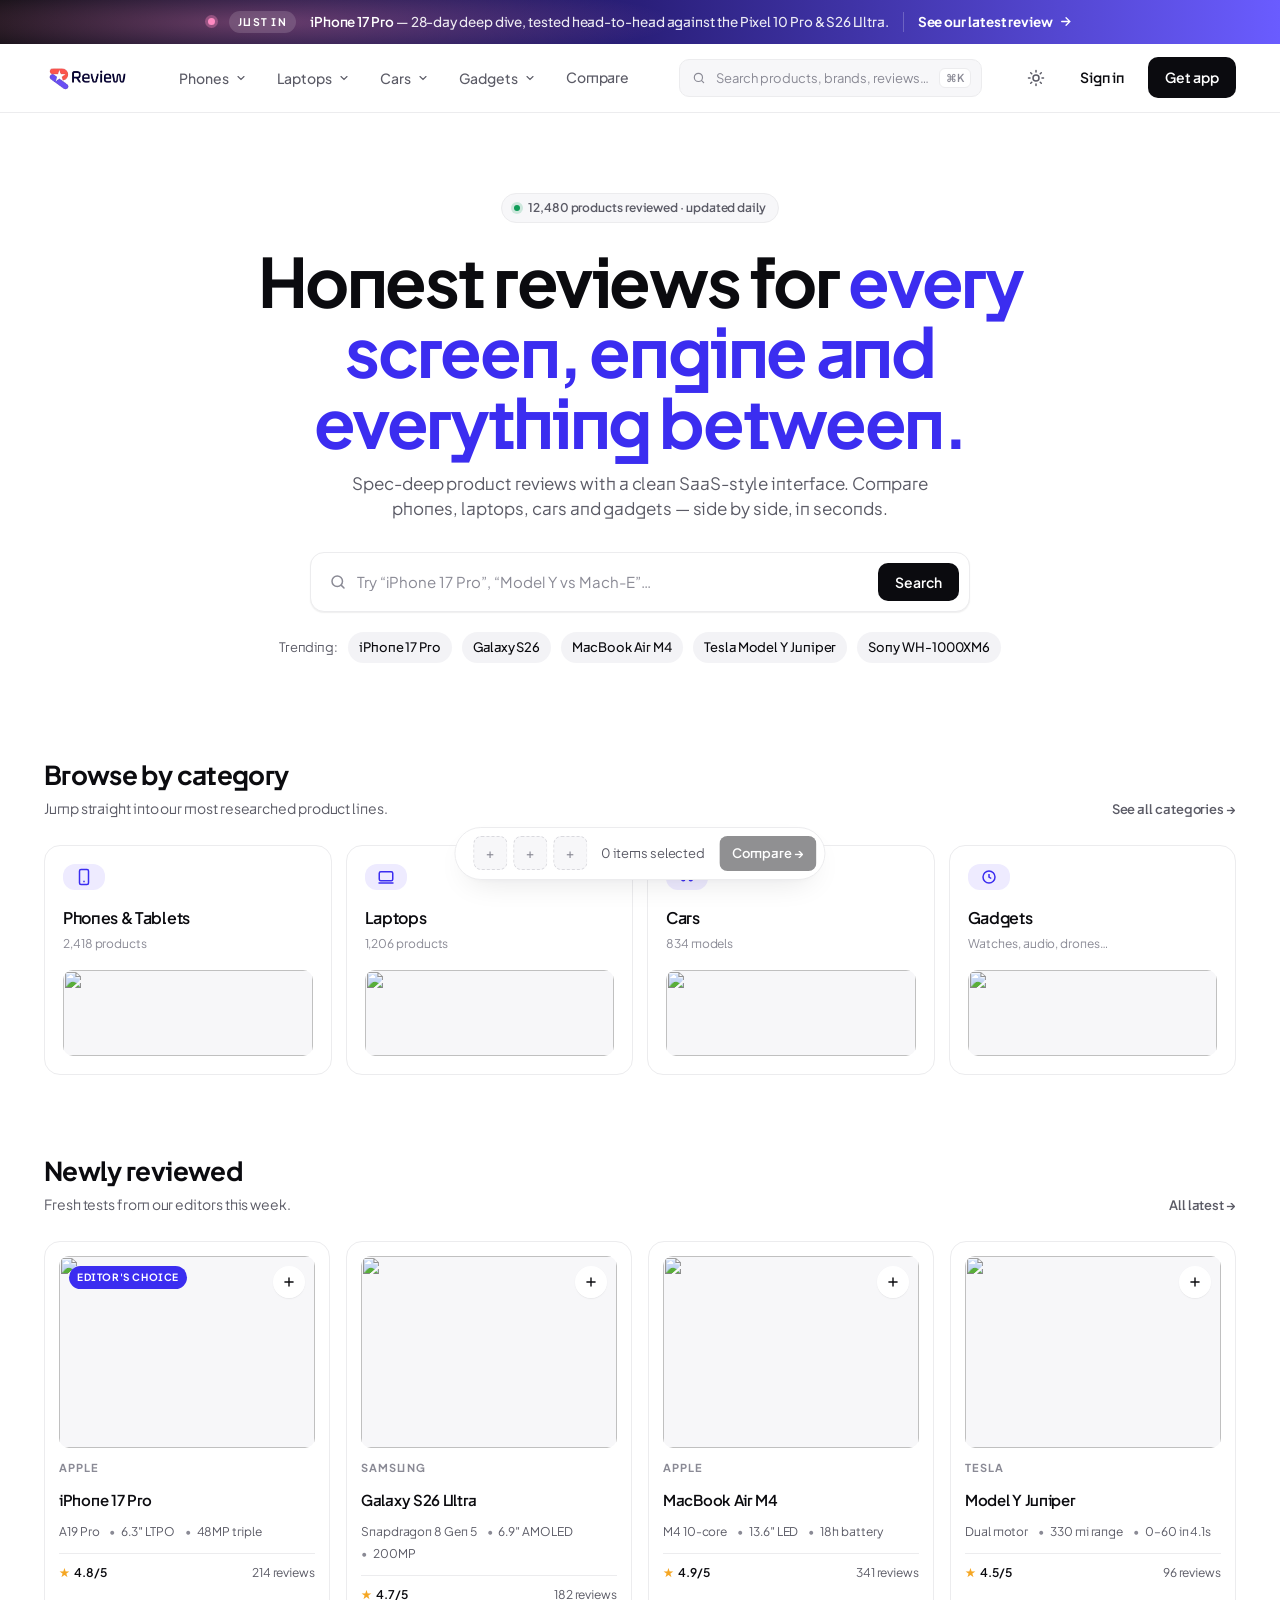
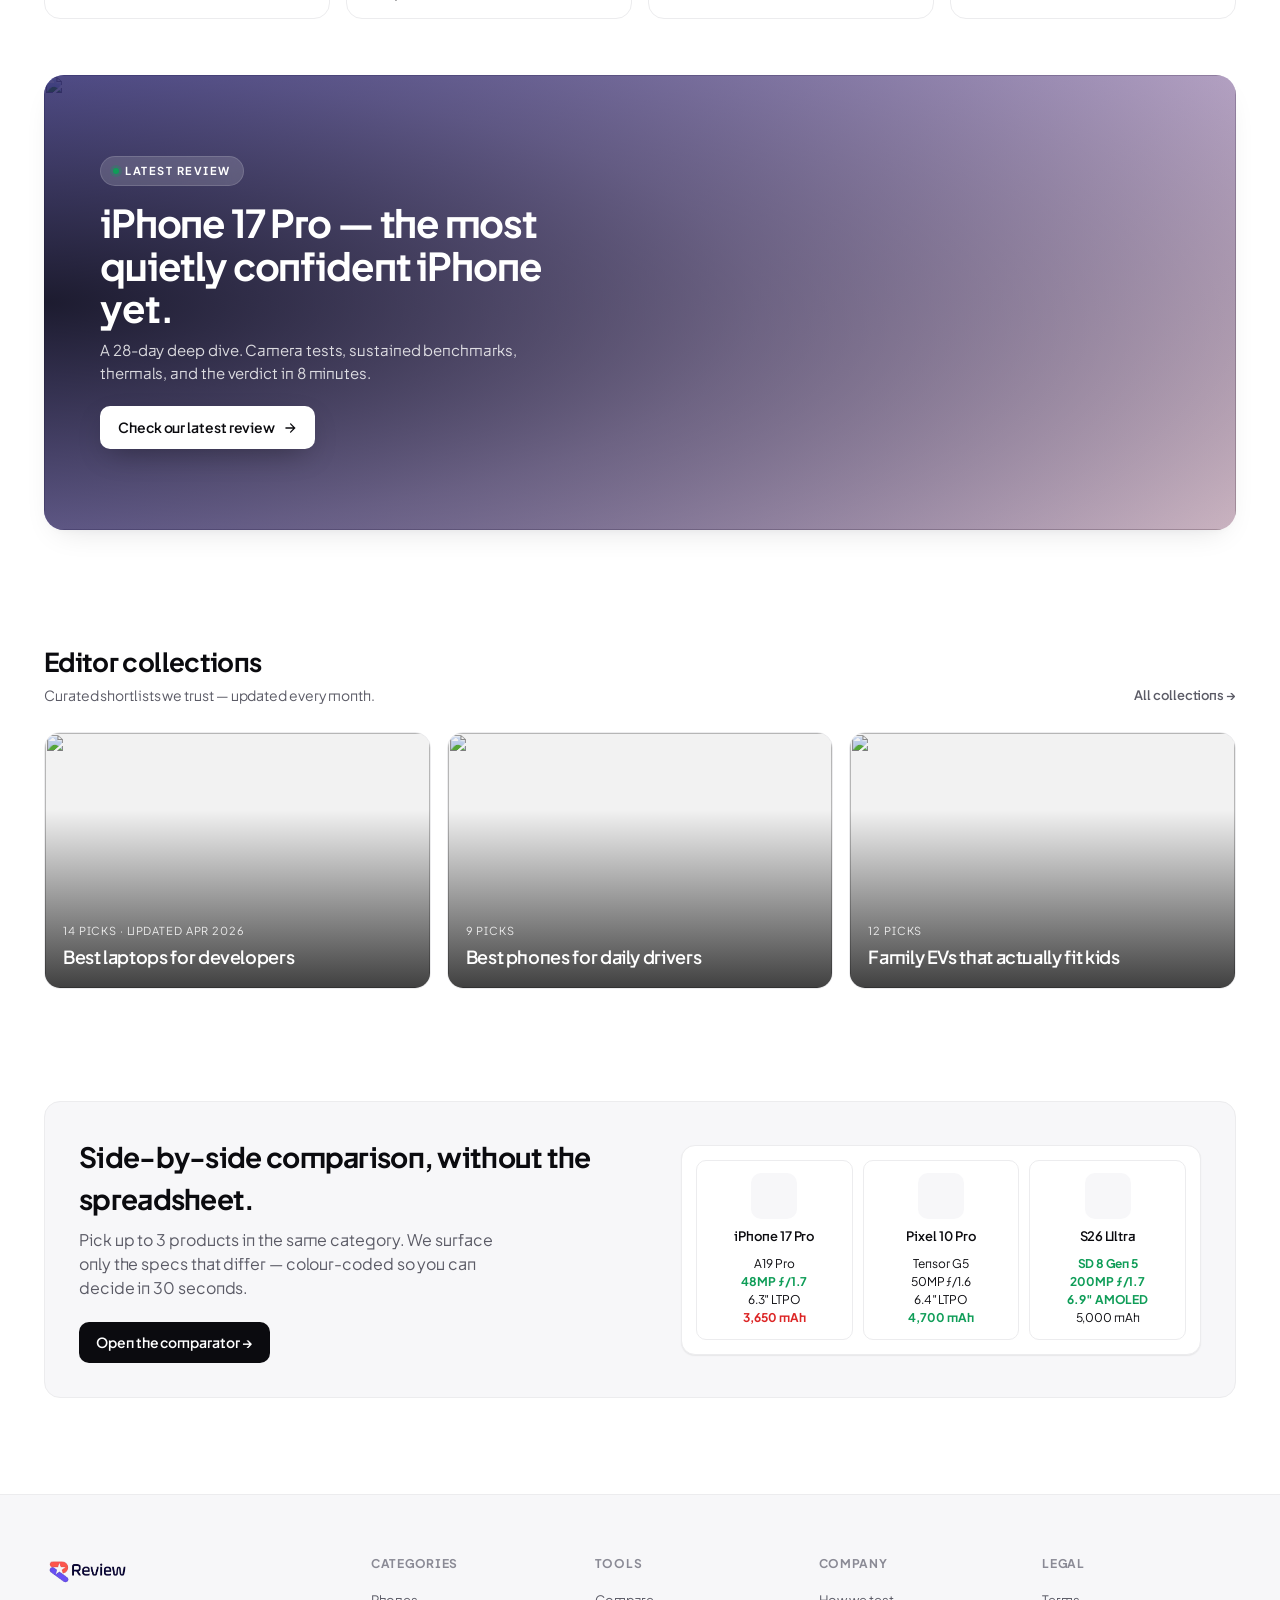
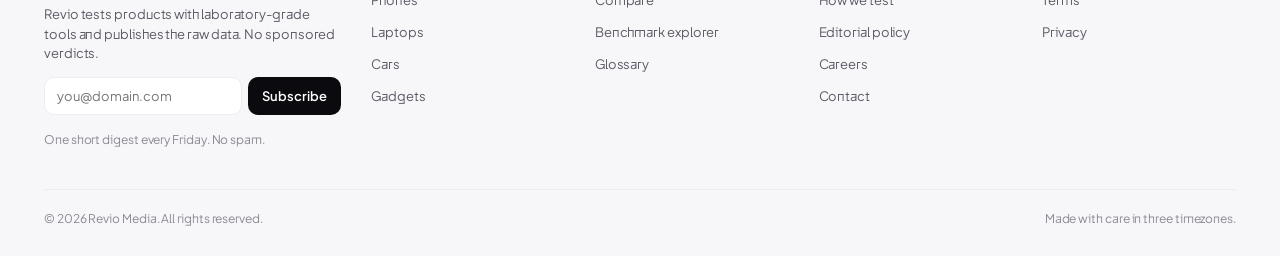
==== commit f9873224: "update to menu" ====
--- a/index.html
+++ b/index.html
@@ -11,6 +11,19 @@
 <link rel="stylesheet" href="styles.css">
 </head>
 <body>
+
+<!-- Promotional strip -->
+<div class="promo-strip">
+  <a href="product.html">
+    <span class="live-dot"></span>
+    <span class="tag">Just in</span>
+    <span class="msg"><strong>iPhone 17 Pro</strong> — 28-day deep dive, tested head-to-head against the Pixel 10 Pro &amp; S26 Ultra.</span>
+    <span class="cta">
+      See our latest review
+      <svg width="13" height="13" viewBox="0 0 24 24" fill="none" stroke="currentColor" stroke-width="2.4" stroke-linecap="round"><path d="M5 12h14M13 5l7 7-7 7"/></svg>
+    </span>
+  </a>
+</div>
 
 <!-- Primary Nav -->
 <div class="nav-wrap">
--- a/styles.css
+++ b/styles.css
@@ -440,6 +440,66 @@
 .coll .count { font-size: 11px; letter-spacing: .08em; text-transform: uppercase; opacity: .85; }
 .coll h3 { margin: 4px 0 0; font-size: 18px; font-weight: 600; }
 
+/* ---------- Promotional strip (top of page) ---------- */
+.promo-strip {
+  background: linear-gradient(90deg, #0b0b0f 0%, #2a1f7a 50%, #6a5cff 100%);
+  color: #fff;
+  position: relative;
+  overflow: hidden;
+}
+.promo-strip::before {
+  content: "";
+  position: absolute; inset: 0;
+  background: radial-gradient(600px 60px at 20% 50%, rgba(255,138,194,.35), transparent 70%);
+  pointer-events: none;
+}
+.promo-strip a {
+  position: relative;
+  display: flex; align-items: center; justify-content: center; gap: 14px;
+  padding: 11px 20px;
+  font-size: 13.5px; font-weight: 500;
+  color: #fff; text-decoration: none;
+  transition: background .2s;
+}
+.promo-strip a:hover { background: rgba(255,255,255,.04); }
+.promo-strip .live-dot {
+  width: 7px; height: 7px; border-radius: 50%;
+  background: #ff8ac2;
+  box-shadow: 0 0 0 3px rgba(255,138,194,.35);
+  animation: promo-pulse 1.6s ease-in-out infinite;
+  flex-shrink: 0;
+}
+@keyframes promo-pulse {
+  0%, 100% { box-shadow: 0 0 0 3px rgba(255,138,194,.35); opacity: 1; }
+  50% { box-shadow: 0 0 0 6px rgba(255,138,194,.15); opacity: .75; }
+}
+.promo-strip .tag {
+  font-size: 10.5px; font-weight: 700; letter-spacing: .12em; text-transform: uppercase;
+  background: rgba(255,255,255,.14);
+  padding: 3px 9px; border-radius: 999px;
+  backdrop-filter: blur(6px); -webkit-backdrop-filter: blur(6px);
+}
+.promo-strip .msg {
+  color: rgba(255,255,255,.9);
+}
+.promo-strip .msg strong { color: #fff; font-weight: 600; }
+.promo-strip .cta {
+  display: inline-flex; align-items: center; gap: 6px;
+  font-weight: 700; color: #fff;
+  padding-left: 14px;
+  border-left: 1px solid rgba(255,255,255,.22);
+  white-space: nowrap;
+}
+.promo-strip .cta svg { transition: transform .2s ease; }
+.promo-strip a:hover .cta svg { transform: translateX(4px); }
+
+@media (max-width: 760px) {
+  .promo-strip a { gap: 10px; padding: 10px 16px; font-size: 12.5px; flex-wrap: wrap; }
+  .promo-strip .msg { display: none; }
+  .promo-strip .tag { font-size: 10px; padding: 2px 8px; }
+  .promo-strip .cta { padding-left: 10px; font-size: 12.5px; }
+}
+
 /* ---------- Promotional banner ---------- */
 .promo-banner {
   position: relative; display: block;
@@ -878,7 +938,9 @@
 .tabs-nav {
   display: flex; gap: 2px; border-bottom: 1px solid var(--border);
   margin-bottom: 28px; overflow-x: auto;
-}
+  scrollbar-width: none; -ms-overflow-style: none;
+}
+.tabs-nav::-webkit-scrollbar { display: none; }
 .tabs-nav a {
   padding: 14px 16px; font-size: 14px; font-weight: 500; color: var(--text-muted);
   border-bottom: 2px solid transparent; margin-bottom: -1px;
@@ -1229,3 +1291,32 @@
 
   .breadcrumb { flex-wrap: wrap; font-size: 12px; }
 }
+
+/* ---------- Mobile: product page tabs become true switchable tabs ---------- */
+@media (max-width: 760px) {
+  .tabs-nav {
+    position: sticky;
+    top: 0;
+    z-index: 25;
+    background: var(--bg);
+    margin: 0 -16px 20px;
+    padding: 0 12px;
+    border-bottom: 1px solid var(--border);
+    box-shadow: 0 1px 0 var(--border);
+  }
+  .tabs-nav a {
+    padding: 12px 14px;
+    font-size: 13px;
+  }
+  /* On mobile, only the active tab's panel is visible; "overview" shows all panels. */
+  body[data-tab]:not([data-tab="overview"]) .tab-panel {
+    display: none;
+  }
+  body[data-tab]:not([data-tab="overview"]) .tab-panel.active {
+    display: block;
+  }
+  /* Trim large top-margins when panels are toggled independently */
+  body[data-tab]:not([data-tab="overview"]) .tab-panel.active {
+    margin-top: 0 !important;
+  }
+}
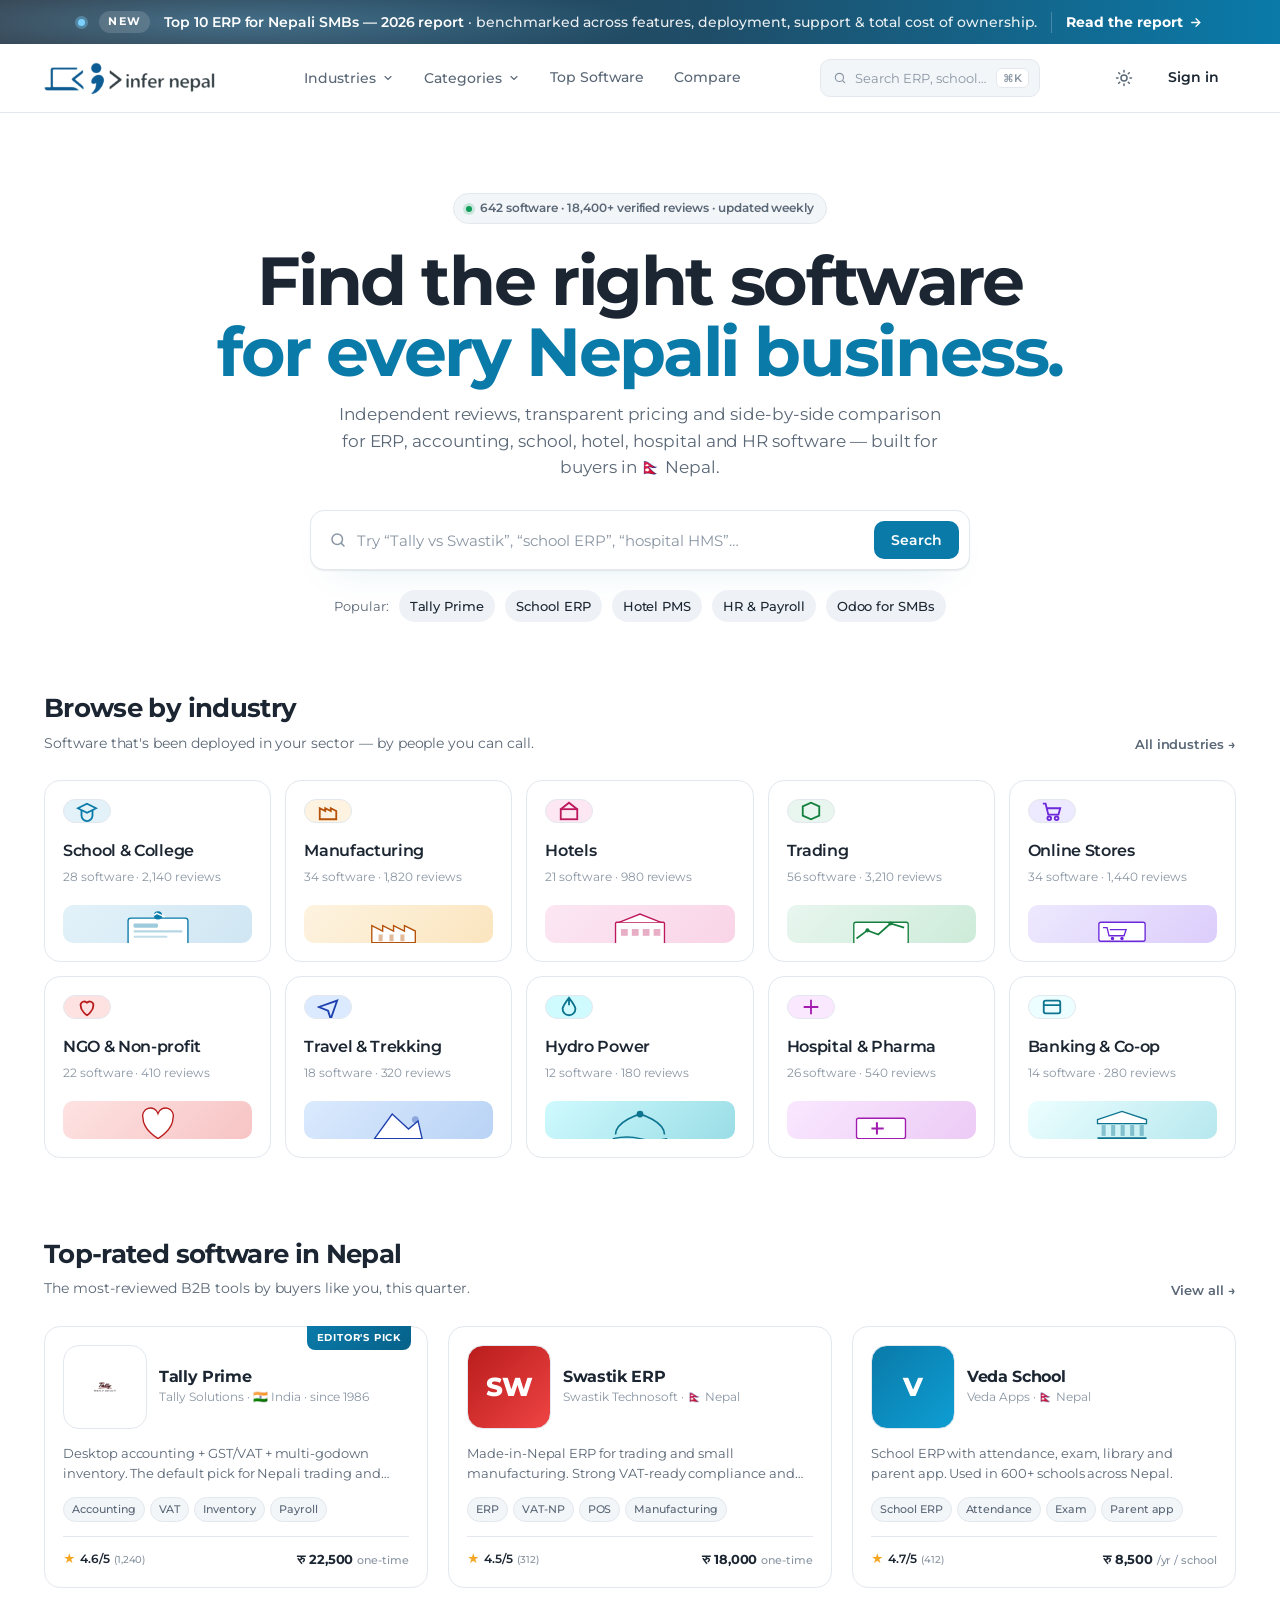
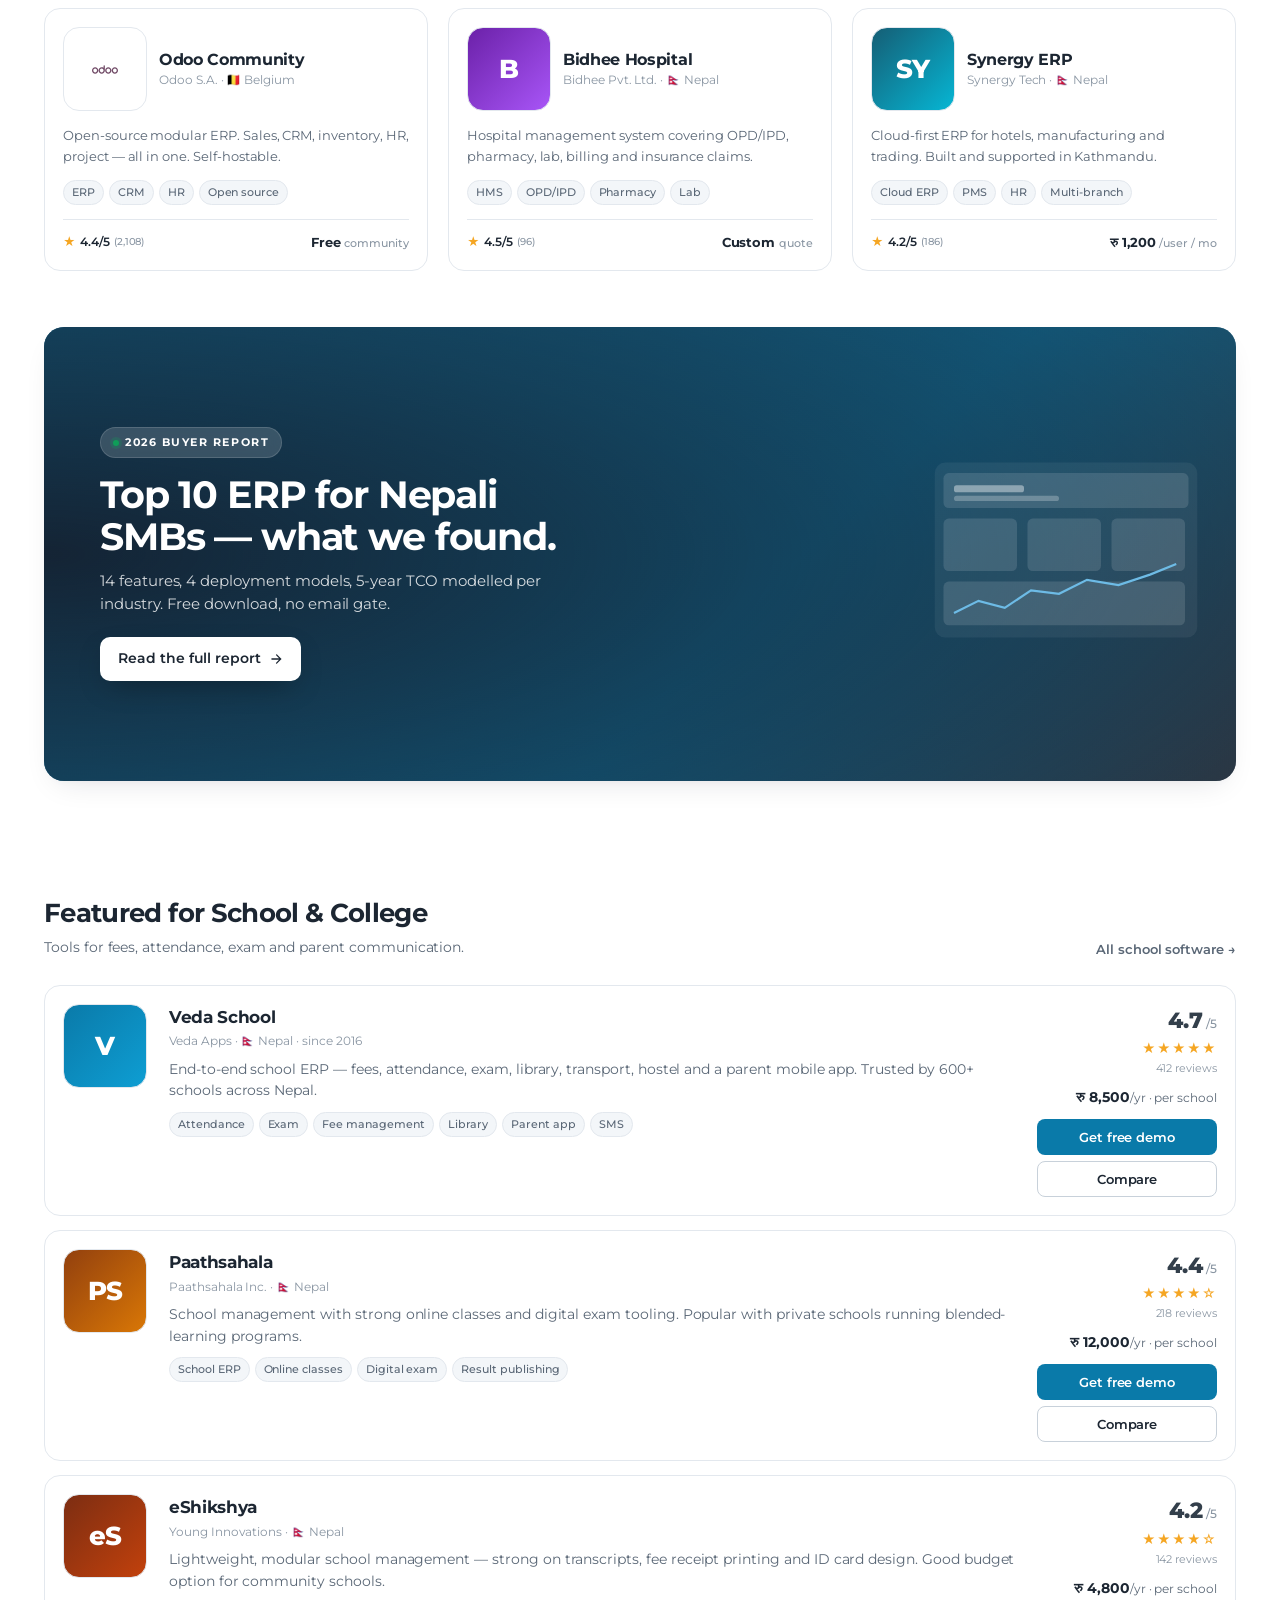
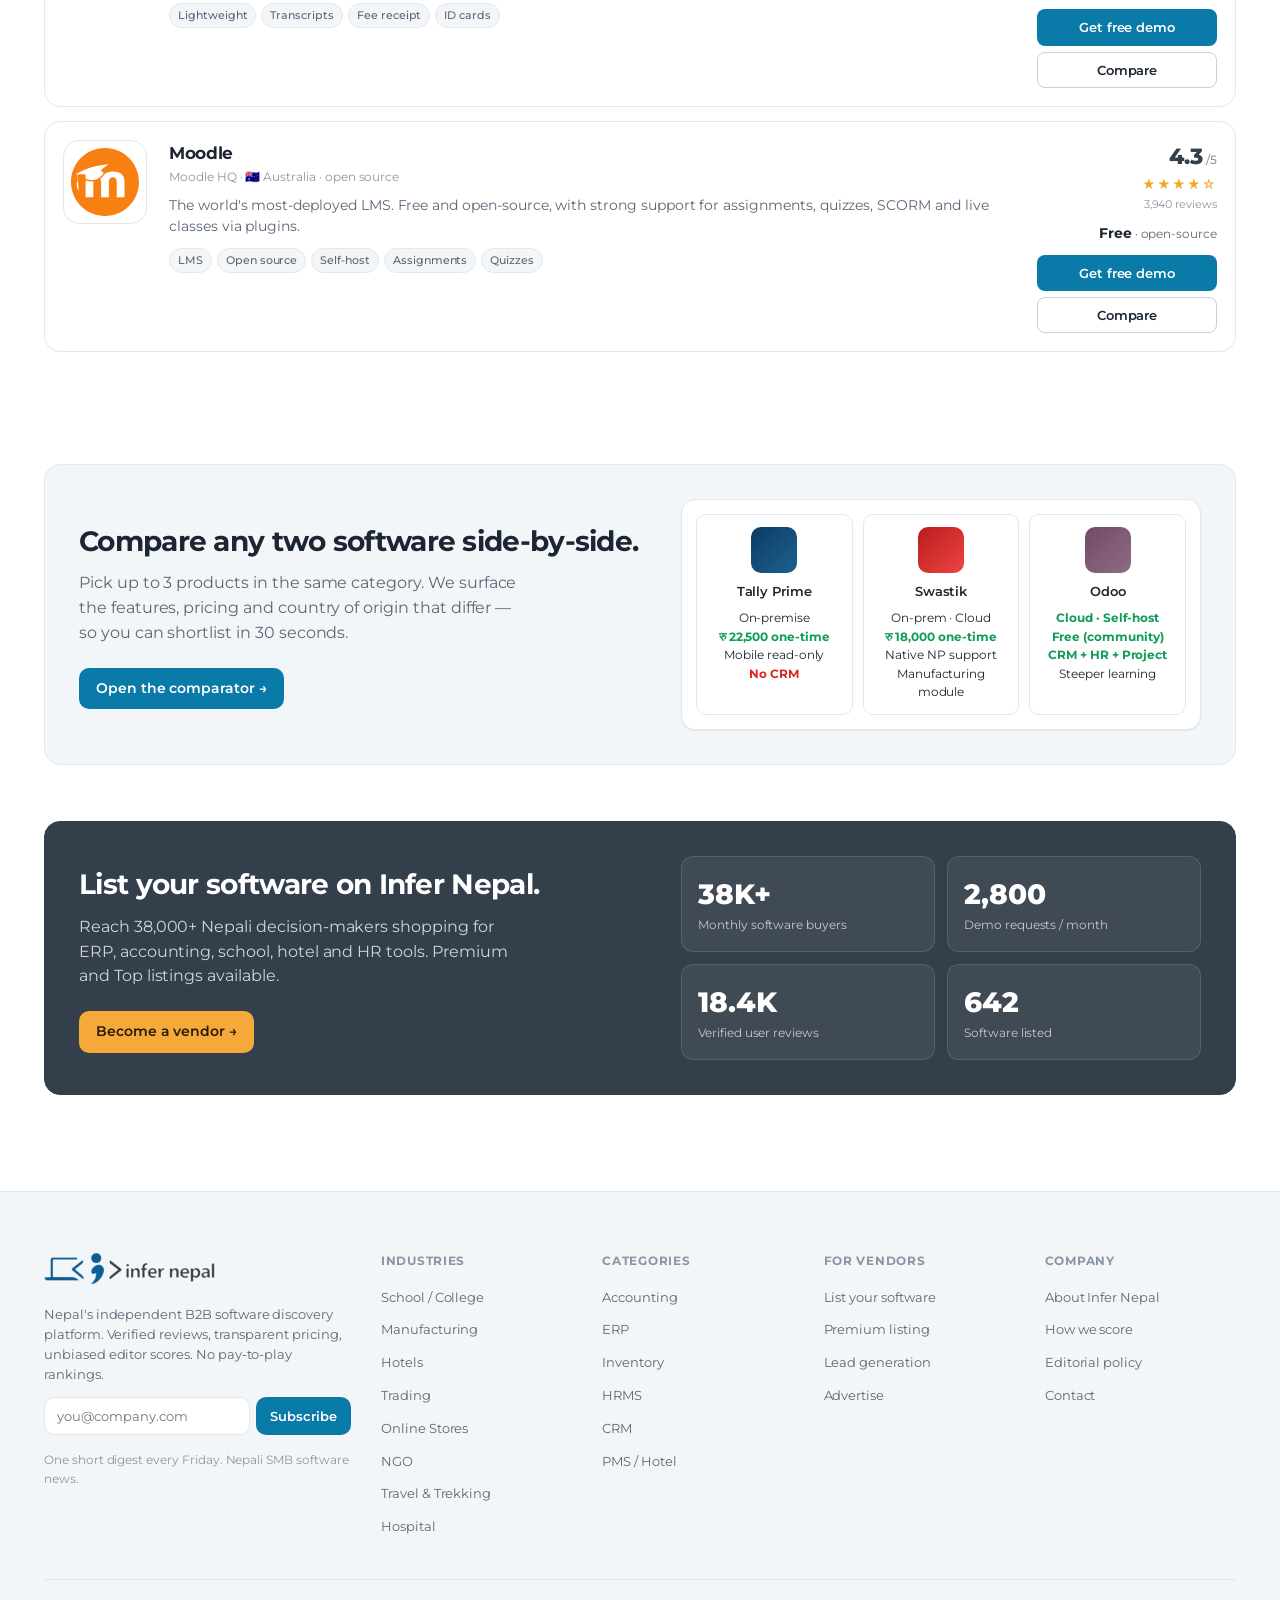
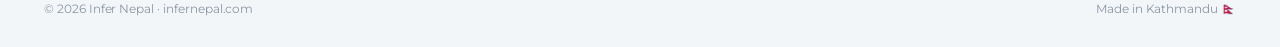
==== commit 06df1413: "rebrand to Infer Nepal software directory - swap accent palette to #0A7AA9 (blue) + #333F4B (charcoa" ====
--- a/index.html
+++ b/index.html
@@ -3,11 +3,12 @@
 <head>
 <meta charset="UTF-8" />
 <meta name="viewport" content="width=device-width, initial-scale=1.0" />
-<title>Revio — Minimalist reviews for the things you buy</title>
+<title>Infer Nepal — Discover &amp; review B2B software for Nepali businesses</title>
+<meta name="description" content="The independent software discovery platform for Nepal. Compare ERP, accounting, school, hotel, hospital and HR software with verified user reviews and transparent pricing." />
 <link rel="icon" href="logo.png" />
 <link rel="preconnect" href="https://fonts.googleapis.com">
 <link rel="preconnect" href="https://fonts.gstatic.com" crossorigin>
-<link href="https://fonts.googleapis.com/css2?family=Plus+Jakarta+Sans:wght@400;500;600;700;800&family=Inter:wght@400;500;600&display=swap" rel="stylesheet">
+<link href="https://fonts.googleapis.com/css2?family=Montserrat:wght@400;500;600;700;800&family=Inter:wght@400;500;600&display=swap" rel="stylesheet">
 <link rel="stylesheet" href="styles.css">
 </head>
 <body>
@@ -16,10 +17,10 @@
 <div class="promo-strip">
   <a href="product.html">
     <span class="live-dot"></span>
-    <span class="tag">Just in</span>
-    <span class="msg"><strong>iPhone 17 Pro</strong> — 28-day deep dive, tested head-to-head against the Pixel 10 Pro &amp; S26 Ultra.</span>
+    <span class="tag">New</span>
+    <span class="msg"><strong>Top 10 ERP for Nepali SMBs — 2026 report</strong> · benchmarked across features, deployment, support &amp; total cost of ownership.</span>
     <span class="cta">
-      See our latest review
+      Read the report
       <svg width="13" height="13" viewBox="0 0 24 24" fill="none" stroke="currentColor" stroke-width="2.4" stroke-linecap="round"><path d="M5 12h14M13 5l7 7-7 7"/></svg>
     </span>
   </a>
@@ -30,332 +31,190 @@
   <div class="container">
     <nav class="primary">
       <a href="index.html" class="brand">
-        <img src="logo.png" alt="Revio" class="brand-logo" />
-      </a>
-
-      <div class="nav-links">
-        <!-- Mega menu: Phones -->
+        <img src="logo.png" alt="Infer Nepal" class="brand-logo" />
+      </a>
+
+      <button class="menu-toggle" aria-label="Open menu" aria-controls="primary-nav-links">
+        <svg class="icon-bars" viewBox="0 0 24 24" fill="none" stroke="currentColor" stroke-width="2.2" stroke-linecap="round"><path d="M4 7h16M4 12h16M4 17h16"/></svg>
+        <svg class="icon-x" viewBox="0 0 24 24" fill="none" stroke="currentColor" stroke-width="2.2" stroke-linecap="round"><path d="M6 6l12 12M18 6L6 18"/></svg>
+      </button>
+
+      <div class="nav-links" id="primary-nav-links">
+        <!-- Industries mega menu -->
         <div class="nav-item">
           <button class="nav-trigger" aria-haspopup="true">
-            Phones
+            Industries
             <svg class="caret" width="12" height="12" viewBox="0 0 24 24" fill="none" stroke="currentColor" stroke-width="2.2" stroke-linecap="round"><polyline points="6 9 12 15 18 9"/></svg>
           </button>
           <div class="mega wide" role="menu">
             <div class="mega-body">
               <div class="mega-left">
                 <div class="mega-col">
-                  <h4>Browse</h4>
+                  <h4>By industry</h4>
                   <a href="category.html" class="mega-link">
-                    <span class="ico"><svg width="18" height="18" viewBox="0 0 24 24" fill="none" stroke="currentColor" stroke-width="1.8"><rect x="6" y="2" width="12" height="20" rx="2.5"/><path d="M11 18h2"/></svg></span>
+                    <span class="ico"><svg width="18" height="18" viewBox="0 0 24 24" fill="none" stroke="currentColor" stroke-width="1.8"><path d="M2 9l10-5 10 5-10 5z"/><path d="M6 11v6a6 6 0 0012 0v-6"/></svg></span>
                     <span class="body">
-                      <span class="title">Flagship smartphones</span>
-                      <span class="desc">Top-tier cameras, chipsets and displays.</span>
+                      <span class="title">School &amp; College</span>
+                      <span class="desc">School ERP, attendance, exam, library, fees.</span>
                     </span>
                   </a>
                   <a href="category.html" class="mega-link">
-                    <span class="ico"><svg width="18" height="18" viewBox="0 0 24 24" fill="none" stroke="currentColor" stroke-width="1.8"><path d="M12 2v6M12 16v6"/><rect x="3" y="8" width="18" height="8" rx="2"/></svg></span>
+                    <span class="ico"><svg width="18" height="18" viewBox="0 0 24 24" fill="none" stroke="currentColor" stroke-width="1.8"><path d="M3 21V9l6 3V9l6 3V9l6 3v9z"/></svg></span>
                     <span class="body">
-                      <span class="title">Mid-range <span class="badge-hot">HOT</span></span>
-                      <span class="desc">Best value picks this year.</span>
+                      <span class="title">Manufacturing <span class="badge-hot">HOT</span></span>
+                      <span class="desc">Sales, purchase, BOM, production, inventory.</span>
                     </span>
                   </a>
                   <a href="category.html" class="mega-link">
-                    <span class="ico"><svg width="18" height="18" viewBox="0 0 24 24" fill="none" stroke="currentColor" stroke-width="1.8"><circle cx="12" cy="12" r="9"/><path d="M8 12l2.5 2.5L16 9"/></svg></span>
+                    <span class="ico"><svg width="18" height="18" viewBox="0 0 24 24" fill="none" stroke="currentColor" stroke-width="1.8"><rect x="3" y="10" width="18" height="11"/><path d="M3 10l9-7 9 7"/></svg></span>
                     <span class="body">
-                      <span class="title">Essentials</span>
-                      <span class="desc">Dependable daily drivers.</span>
+                      <span class="title">Hotels &amp; Hospitality</span>
+                      <span class="desc">PMS, F&amp;B, housekeeping, banquet, payroll.</span>
                     </span>
                   </a>
                   <a href="category.html" class="mega-link">
-                    <span class="ico"><svg width="18" height="18" viewBox="0 0 24 24" fill="none" stroke="currentColor" stroke-width="1.8"><path d="M4 5h16v14H4z"/><path d="M12 5v14"/></svg></span>
+                    <span class="ico"><svg width="18" height="18" viewBox="0 0 24 24" fill="none" stroke="currentColor" stroke-width="1.8"><path d="M3 7l9-4 9 4v10l-9 4-9-4z"/></svg></span>
                     <span class="body">
-                      <span class="title">Foldables <span class="badge-new">NEW</span></span>
-                      <span class="desc">Books, flips and dual-screen designs.</span>
+                      <span class="title">Trading &amp; Distribution</span>
+                      <span class="desc">Multi-godown, route, distributor, PoS.</span>
                     </span>
                   </a>
                 </div>
                 <div class="mega-col">
-                  <h4>By brand</h4>
+                  <h4>More industries</h4>
                   <ul class="mini-list">
-                    <li><a href="#">Apple <small>94 models</small></a></li>
-                    <li><a href="#">Samsung <small>126 models</small></a></li>
-                    <li><a href="#">Google Pixel <small>38 models</small></a></li>
-                    <li><a href="#">OnePlus <small>44 models</small></a></li>
-                    <li><a href="#">Xiaomi <small>118 models</small></a></li>
-                    <li><a href="#">Nothing <small>12 models</small></a></li>
-                    <li><a href="#">Motorola <small>52 models</small></a></li>
+                    <li><a href="category.html">Online Stores <small>34 tools</small></a></li>
+                    <li><a href="category.html">NGO &amp; Non-profit <small>22 tools</small></a></li>
+                    <li><a href="category.html">Travel &amp; Trekking <small>18 tools</small></a></li>
+                    <li><a href="category.html">Hydro Power <small>12 tools</small></a></li>
+                    <li><a href="category.html">Hospital &amp; Pharma <small>26 tools</small></a></li>
+                    <li><a href="category.html">Banking &amp; Co-op <small>14 tools</small></a></li>
+                    <li><a href="category.html">Construction <small>9 tools</small></a></li>
                   </ul>
                 </div>
               </div>
               <div class="mega-right">
-                <a href="product.html" class="feature-card">
-                  <img src="https://picsum.photos/seed/phonefeat/900/500" alt="">
-                  <div class="overlay"></div>
-                  <div class="meta">
-                    <span class="tag">Editor's choice</span>
-                    <h5>iPhone 17 Pro review</h5>
-                    <p>The most polished camera system of the year.</p>
+                <a href="product.html" class="feature-card" style="aspect-ratio:16/10; background: var(--accent-soft); display:flex; align-items:end; padding:18px;">
+                  <div style="position:relative; z-index:2;">
+                    <span class="tag" style="background: var(--accent); color:#fff; padding:3px 8px; border-radius:999px; font-size:10px; font-weight:700; letter-spacing:.06em;">EDITOR'S PICK</span>
+                    <h5 style="margin:8px 0 4px; color:var(--ink); font-size:16px; font-weight:700;">Tally Prime — fastest VAT close in the market</h5>
+                    <p style="margin:0; color:var(--text-muted); font-size:12px;">2,000+ verified deployments across Nepal.</p>
+                  </div>
+                  <div style="position:absolute; top:-10px; right:-10px; opacity:.6;">
+                    <svg width="160" height="120" viewBox="0 0 200 150" fill="none">
+                      <rect x="20" y="20" width="160" height="110" rx="10" fill="#fff" stroke="#0A7AA9" stroke-width="2"/>
+                      <rect x="34" y="38" width="50" height="14" rx="3" fill="#0A7AA9" opacity=".25"/>
+                      <rect x="34" y="58" width="132" height="6" rx="3" fill="#0A7AA9" opacity=".3"/>
+                      <rect x="34" y="70" width="132" height="6" rx="3" fill="#0A7AA9" opacity=".18"/>
+                      <rect x="34" y="82" width="100" height="6" rx="3" fill="#0A7AA9" opacity=".18"/>
+                      <rect x="34" y="100" width="38" height="20" rx="4" fill="#0A7AA9"/>
+                    </svg>
                   </div>
                 </a>
                 <ul class="mini-list">
-                  <li><a href="#">Best phones of 2026 <small>List →</small></a></li>
-                  <li><a href="#">Phones with the best battery <small>List →</small></a></li>
+                  <li><a href="category.html">Best ERP for SMBs in Nepal <small>List →</small></a></li>
+                  <li><a href="category.html">Cheapest accounting software <small>List →</small></a></li>
                 </ul>
               </div>
             </div>
             <div class="mega-foot">
               <div class="links">
-                <a href="#">Rumors</a>
-                <a href="#">Buying guide</a>
+                <a href="#">Buyer's guides</a>
+                <a href="#">2026 software trends</a>
               </div>
-              <a href="category.html" class="viewall">Explore all phones
+              <a href="category.html" class="viewall">Browse all industries
                 <svg width="12" height="12" viewBox="0 0 24 24" fill="none" stroke="currentColor" stroke-width="2" stroke-linecap="round"><path d="M5 12h14M13 5l7 7-7 7"/></svg>
               </a>
             </div>
           </div>
         </div>
 
-        <!-- Mega menu: Laptops -->
+        <!-- Categories mega menu (functional / horizontal) -->
         <div class="nav-item">
           <button class="nav-trigger" aria-haspopup="true">
-            Laptops
+            Categories
             <svg class="caret" width="12" height="12" viewBox="0 0 24 24" fill="none" stroke="currentColor" stroke-width="2.2" stroke-linecap="round"><polyline points="6 9 12 15 18 9"/></svg>
           </button>
           <div class="mega wide" role="menu">
             <div class="mega-body">
               <div class="mega-left">
                 <div class="mega-col">
-                  <h4>By use case</h4>
+                  <h4>Most searched</h4>
                   <a href="category.html" class="mega-link">
-                    <span class="ico"><svg width="18" height="18" viewBox="0 0 24 24" fill="none" stroke="currentColor" stroke-width="1.8"><rect x="3" y="5" width="18" height="12" rx="2"/><path d="M2 20h20"/></svg></span>
+                    <span class="ico"><svg width="18" height="18" viewBox="0 0 24 24" fill="none" stroke="currentColor" stroke-width="1.8"><path d="M3 6h18M3 12h18M3 18h18"/></svg></span>
                     <span class="body">
-                      <span class="title">Ultrabooks</span>
-                      <span class="desc">Thin, light and long-lasting.</span>
+                      <span class="title">Accounting &amp; Finance</span>
+                      <span class="desc">Books, VAT/GST, banking, payables.</span>
                     </span>
                   </a>
                   <a href="category.html" class="mega-link">
-                    <span class="ico"><svg width="18" height="18" viewBox="0 0 24 24" fill="none" stroke="currentColor" stroke-width="1.8"><path d="M12 3l3 6 6 .9-4.5 4.3L18 21l-6-3.3L6 21l1.5-6.8L3 9.9 9 9z"/></svg></span>
+                    <span class="ico"><svg width="18" height="18" viewBox="0 0 24 24" fill="none" stroke="currentColor" stroke-width="1.8"><rect x="3" y="3" width="18" height="18" rx="3"/><path d="M3 9h18M9 3v18"/></svg></span>
                     <span class="body">
-                      <span class="title">Gaming laptops <span class="badge-hot">HOT</span></span>
-                      <span class="desc">RTX 50-series and OLED panels.</span>
+                      <span class="title">ERP <span class="badge-hot">HOT</span></span>
+                      <span class="desc">End-to-end Sales · Purchase · Production.</span>
                     </span>
                   </a>
                   <a href="category.html" class="mega-link">
-                    <span class="ico"><svg width="18" height="18" viewBox="0 0 24 24" fill="none" stroke="currentColor" stroke-width="1.8"><circle cx="12" cy="12" r="4"/><path d="M12 2v3M12 19v3M2 12h3M19 12h3"/></svg></span>
+                    <span class="ico"><svg width="18" height="18" viewBox="0 0 24 24" fill="none" stroke="currentColor" stroke-width="1.8"><circle cx="9" cy="7" r="4"/><path d="M2 21v-2a4 4 0 014-4h6a4 4 0 014 4v2"/></svg></span>
                     <span class="body">
-                      <span class="title">Creator workstations</span>
-                      <span class="desc">Colour-accurate displays and beefy GPUs.</span>
+                      <span class="title">HRMS &amp; Payroll</span>
+                      <span class="desc">Attendance, leave, PF, payroll, appraisals.</span>
                     </span>
                   </a>
                   <a href="category.html" class="mega-link">
-                    <span class="ico"><svg width="18" height="18" viewBox="0 0 24 24" fill="none" stroke="currentColor" stroke-width="1.8"><path d="M4 8h16M4 16h16"/><path d="M8 4v16M16 4v16"/></svg></span>
+                    <span class="ico"><svg width="18" height="18" viewBox="0 0 24 24" fill="none" stroke="currentColor" stroke-width="1.8"><path d="M3 7l9-4 9 4v10l-9 4-9-4z"/></svg></span>
                     <span class="body">
-                      <span class="title">2-in-1 convertibles</span>
-                      <span class="desc">Touchscreens that fold all the way back.</span>
+                      <span class="title">Inventory &amp; Warehouse</span>
+                      <span class="desc">Multi-godown, batch, expiry, barcode.</span>
                     </span>
                   </a>
                 </div>
                 <div class="mega-col">
-                  <h4>By brand</h4>
+                  <h4>By function</h4>
                   <ul class="mini-list">
-                    <li><a href="#">Apple MacBook <small>24 models</small></a></li>
-                    <li><a href="#">Dell XPS <small>31 models</small></a></li>
-                    <li><a href="#">Lenovo ThinkPad <small>67 models</small></a></li>
-                    <li><a href="#">ASUS ROG / Zenbook <small>58 models</small></a></li>
-                    <li><a href="#">HP Spectre / Omen <small>44 models</small></a></li>
-                    <li><a href="#">Framework <small>6 models</small></a></li>
-                    <li><a href="#">Razer Blade <small>14 models</small></a></li>
+                    <li><a href="category.html">CRM &amp; Sales <small>56 tools</small></a></li>
+                    <li><a href="category.html">Point of Sale <small>34 tools</small></a></li>
+                    <li><a href="category.html">School ERP <small>28 tools</small></a></li>
+                    <li><a href="category.html">Hotel PMS <small>21 tools</small></a></li>
+                    <li><a href="category.html">Hospital HMS <small>18 tools</small></a></li>
+                    <li><a href="category.html">LMS &amp; e-Learning <small>22 tools</small></a></li>
+                    <li><a href="category.html">Document Management <small>16 tools</small></a></li>
                   </ul>
                 </div>
               </div>
               <div class="mega-right">
-                <a href="#" class="feature-card">
-                  <img src="https://picsum.photos/seed/laptopfeat/900/500" alt="">
-                  <div class="overlay"></div>
-                  <div class="meta">
-                    <span class="tag">Benchmark report</span>
-                    <h5>M4 Pro vs Ryzen AI 9</h5>
-                    <p>We ran 14 workloads — here's what won.</p>
+                <a href="category.html" class="feature-card" style="aspect-ratio:16/10; background:var(--ink-soft); display:flex; align-items:end; padding:18px;">
+                  <div style="position:relative; z-index:2;">
+                    <span class="tag" style="background: var(--ink); color:#fff; padding:3px 8px; border-radius:999px; font-size:10px; font-weight:700; letter-spacing:.06em;">2026 GUIDE</span>
+                    <h5 style="margin:8px 0 4px; color:var(--ink); font-size:16px; font-weight:700;">How to pick the right ERP in 5 questions</h5>
+                    <p style="margin:0; color:var(--text-muted); font-size:12px;">Free buyer's worksheet — used by 1,400 SMBs.</p>
                   </div>
                 </a>
                 <ul class="mini-list">
-                  <li><a href="#">Best laptops for developers <small>List →</small></a></li>
-                  <li><a href="#">Benchmark explorer <small>Tool →</small></a></li>
+                  <li><a href="#">All buyer's guides <small>List →</small></a></li>
+                  <li><a href="#">RFP template <small>Tool →</small></a></li>
                 </ul>
               </div>
             </div>
             <div class="mega-foot">
               <div class="links">
-                <a href="#">Student picks</a>
-                <a href="#">Battery leaders</a>
+                <a href="#">Free vs paid</a>
+                <a href="#">Cloud vs on-premise</a>
               </div>
-              <a href="category.html" class="viewall">Explore all laptops
+              <a href="category.html" class="viewall">Browse all categories
                 <svg width="12" height="12" viewBox="0 0 24 24" fill="none" stroke="currentColor" stroke-width="2" stroke-linecap="round"><path d="M5 12h14M13 5l7 7-7 7"/></svg>
               </a>
             </div>
           </div>
         </div>
 
-        <!-- Mega menu: Cars -->
-        <div class="nav-item">
-          <button class="nav-trigger" aria-haspopup="true">
-            Cars
-            <svg class="caret" width="12" height="12" viewBox="0 0 24 24" fill="none" stroke="currentColor" stroke-width="2.2" stroke-linecap="round"><polyline points="6 9 12 15 18 9"/></svg>
-          </button>
-          <div class="mega wide" role="menu">
-            <div class="mega-body">
-              <div class="mega-left">
-                <div class="mega-col">
-                  <h4>By powertrain</h4>
-                  <a href="category.html" class="mega-link">
-                    <span class="ico"><svg width="18" height="18" viewBox="0 0 24 24" fill="none" stroke="currentColor" stroke-width="1.8"><path d="M13 2L4 14h7v8l9-12h-7z"/></svg></span>
-                    <span class="body">
-                      <span class="title">Electric (EV)</span>
-                      <span class="desc">Range, charging speed, real-world MPGe.</span>
-                    </span>
-                  </a>
-                  <a href="category.html" class="mega-link">
-                    <span class="ico"><svg width="18" height="18" viewBox="0 0 24 24" fill="none" stroke="currentColor" stroke-width="1.8"><circle cx="12" cy="12" r="9"/><path d="M3 12h18"/></svg></span>
-                    <span class="body">
-                      <span class="title">Hybrid / PHEV</span>
-                      <span class="desc">Best of both worlds — if you size it right.</span>
-                    </span>
-                  </a>
-                  <a href="category.html" class="mega-link">
-                    <span class="ico"><svg width="18" height="18" viewBox="0 0 24 24" fill="none" stroke="currentColor" stroke-width="1.8"><path d="M3 11l2-5a2 2 0 0 1 2-1h10a2 2 0 0 1 2 1l2 5"/><circle cx="7" cy="15" r="2"/><circle cx="17" cy="15" r="2"/></svg></span>
-                    <span class="body">
-                      <span class="title">Petrol & Diesel</span>
-                      <span class="desc">ICE classics with proven reliability.</span>
-                    </span>
-                  </a>
-                  <a href="category.html" class="mega-link">
-                    <span class="ico"><svg width="18" height="18" viewBox="0 0 24 24" fill="none" stroke="currentColor" stroke-width="1.8"><path d="M4 6h12l4 6H4z"/><path d="M20 12v6H4v-6"/></svg></span>
-                    <span class="body">
-                      <span class="title">SUVs & Trucks</span>
-                      <span class="desc">Family haulers and weekend rigs.</span>
-                    </span>
-                  </a>
-                </div>
-                <div class="mega-col">
-                  <h4>By make</h4>
-                  <ul class="mini-list">
-                    <li><a href="#">Tesla <small>7 models</small></a></li>
-                    <li><a href="#">Toyota <small>32 models</small></a></li>
-                    <li><a href="#">BMW <small>28 models</small></a></li>
-                    <li><a href="#">Hyundai / Kia <small>41 models</small></a></li>
-                    <li><a href="#">Rivian <span class="badge-new">NEW</span></a></li>
-                    <li><a href="#">BYD <small>18 models</small></a></li>
-                    <li><a href="#">Ford <small>24 models</small></a></li>
-                  </ul>
-                </div>
-              </div>
-              <div class="mega-right">
-                <a href="#" class="feature-card">
-                  <img src="https://picsum.photos/seed/carfeat/900/500" alt="">
-                  <div class="overlay"></div>
-                  <div class="meta">
-                    <span class="tag">Long-term test</span>
-                    <h5>10,000 miles in a Model 3</h5>
-                    <p>What's held up, what hasn't.</p>
-                  </div>
-                </a>
-                <ul class="mini-list">
-                  <li><a href="#">EV range calculator <small>Tool →</small></a></li>
-                  <li><a href="#">Safety score explorer <small>Tool →</small></a></li>
-                </ul>
-              </div>
-            </div>
-            <div class="mega-foot">
-              <div class="links">
-                <a href="#">New 2026 models</a>
-                <a href="#">Reliability</a>
-              </div>
-              <a href="category.html" class="viewall">Explore all cars
-                <svg width="12" height="12" viewBox="0 0 24 24" fill="none" stroke="currentColor" stroke-width="2" stroke-linecap="round"><path d="M5 12h14M13 5l7 7-7 7"/></svg>
-              </a>
-            </div>
-          </div>
-        </div>
-
-        <!-- Mega menu: Gadgets -->
-        <div class="nav-item">
-          <button class="nav-trigger" aria-haspopup="true">
-            Gadgets
-            <svg class="caret" width="12" height="12" viewBox="0 0 24 24" fill="none" stroke="currentColor" stroke-width="2.2" stroke-linecap="round"><polyline points="6 9 12 15 18 9"/></svg>
-          </button>
-          <div class="mega wide" role="menu">
-            <div class="mega-body">
-              <div class="mega-left">
-                <div class="mega-col">
-                  <h4>Wearables & Audio</h4>
-                  <a href="category.html" class="mega-link">
-                    <span class="ico"><svg width="18" height="18" viewBox="0 0 24 24" fill="none" stroke="currentColor" stroke-width="1.8"><rect x="6" y="7" width="12" height="10" rx="2"/><path d="M9 3h6l-.5 4h-5zM9 17l-.5 4h6l-.5-4"/></svg></span>
-                    <span class="body">
-                      <span class="title">Smartwatches</span>
-                      <span class="desc">Health, fitness and battery-life leaders.</span>
-                    </span>
-                  </a>
-                  <a href="category.html" class="mega-link">
-                    <span class="ico"><svg width="18" height="18" viewBox="0 0 24 24" fill="none" stroke="currentColor" stroke-width="1.8"><path d="M4 12a8 8 0 0 1 16 0"/><rect x="3" y="12" width="5" height="8" rx="1.5"/><rect x="16" y="12" width="5" height="8" rx="1.5"/></svg></span>
-                    <span class="body">
-                      <span class="title">Headphones & earbuds</span>
-                      <span class="desc">ANC, spatial audio and codec support.</span>
-                    </span>
-                  </a>
-                  <a href="category.html" class="mega-link">
-                    <span class="ico"><svg width="18" height="18" viewBox="0 0 24 24" fill="none" stroke="currentColor" stroke-width="1.8"><circle cx="12" cy="12" r="4"/><circle cx="12" cy="12" r="9"/></svg></span>
-                    <span class="body">
-                      <span class="title">Smart rings <span class="badge-new">NEW</span></span>
-                      <span class="desc">The smallest health trackers we've tested.</span>
-                    </span>
-                  </a>
-                </div>
-                <div class="mega-col">
-                  <h4>Home & outdoor</h4>
-                  <ul class="mini-list">
-                    <li><a href="#">Drones</a></li>
-                    <li><a href="#">Action cameras</a></li>
-                    <li><a href="#">Streaming sticks</a></li>
-                    <li><a href="#">Robot vacuums</a></li>
-                    <li><a href="#">Smart displays</a></li>
-                    <li><a href="#">E-readers</a></li>
-                    <li><a href="#">Portable speakers</a></li>
-                  </ul>
-                </div>
-              </div>
-              <div class="mega-right">
-                <a href="#" class="feature-card">
-                  <img src="https://picsum.photos/seed/gadgetfeat/900/500" alt="">
-                  <div class="overlay"></div>
-                  <div class="meta">
-                    <span class="tag">Best of 2026</span>
-                    <h5>The only 9 earbuds worth buying</h5>
-                    <p>Tested across 40 hours of commutes.</p>
-                  </div>
-                </a>
-                <ul class="mini-list">
-                  <li><a href="#">Battery champions <small>List →</small></a></li>
-                  <li><a href="#">Suggest a review <small>Form →</small></a></li>
-                </ul>
-              </div>
-            </div>
-            <div class="mega-foot">
-              <div class="links">
-                <a href="#">Editor's picks</a>
-              </div>
-              <a href="category.html" class="viewall">Explore all gadgets
-                <svg width="12" height="12" viewBox="0 0 24 24" fill="none" stroke="currentColor" stroke-width="2" stroke-linecap="round"><path d="M5 12h14M13 5l7 7-7 7"/></svg>
-              </a>
-            </div>
-          </div>
-        </div>
-
+        <a class="nav-trigger" href="category.html">Top Software</a>
         <a class="nav-trigger" href="compare.html">Compare</a>
       </div>
 
       <button class="search-trigger" aria-label="Open search">
         <svg width="14" height="14" viewBox="0 0 24 24" fill="none" stroke="currentColor" stroke-width="2" stroke-linecap="round"><circle cx="11" cy="11" r="7"/><path d="m20 20-3.5-3.5"/></svg>
-        <span class="label">Search products, brands, reviews…</span>
+        <span class="label">Search ERP, school, hotel, accounting…</span>
         <span class="kbd">⌘K</span>
       </button>
 
@@ -364,7 +223,6 @@
           <svg width="18" height="18" viewBox="0 0 24 24" fill="none" stroke="currentColor" stroke-width="2" stroke-linecap="round"><circle cx="12" cy="12" r="4"/><path d="M12 2v2M12 20v2M4.93 4.93l1.41 1.41M17.66 17.66l1.41 1.41M2 12h2M20 12h2M4.93 19.07l1.41-1.41M17.66 6.34l1.41-1.41"/></svg>
         </button>
         <a href="#" class="btn ghost">Sign in</a>
-        <a href="#" class="btn primary">Get app</a>
       </div>
     </nav>
   </div>
@@ -373,203 +231,475 @@
 <!-- Hero -->
 <section class="hero">
   <div class="container">
-    <div class="eyebrow"><span class="dot"></span> 12,480 products reviewed · updated daily</div>
-    <h1>Honest reviews for <em>every screen, engine and everything between.</em></h1>
-    <p class="lede">Spec-deep product reviews with a clean SaaS-style interface. Compare phones, laptops, cars and gadgets — side by side, in seconds.</p>
+    <div class="eyebrow"><span class="dot"></span> 642 software · 18,400+ verified reviews · updated weekly</div>
+    <h1>Find the right software <em>for every Nepali business.</em></h1>
+    <p class="lede">Independent reviews, transparent pricing and side-by-side comparison for ERP, accounting, school, hotel, hospital and HR software — built for buyers in 🇳🇵 Nepal.</p>
     <div class="hero-search">
       <svg width="18" height="18" viewBox="0 0 24 24" fill="none" stroke="currentColor" stroke-width="2" stroke-linecap="round" style="color:var(--text-subtle)"><circle cx="11" cy="11" r="7"/><path d="m20 20-3.5-3.5"/></svg>
-      <input placeholder="Try “iPhone 17 Pro”, “Model Y vs Mach-E”…" />
+      <input placeholder="Try “Tally vs Swastik”, “school ERP”, “hospital HMS”…" />
       <button class="btn primary">Search</button>
     </div>
     <div class="hero-trending">
-      <span>Trending:</span>
-      <a href="product.html" class="chip">iPhone 17 Pro</a>
-      <a href="#" class="chip">Galaxy S26</a>
-      <a href="#" class="chip">MacBook Air M4</a>
-      <a href="#" class="chip">Tesla Model Y Juniper</a>
-      <a href="#" class="chip">Sony WH-1000XM6</a>
+      <span>Popular:</span>
+      <a href="product.html" class="chip">Tally Prime</a>
+      <a href="category.html" class="chip">School ERP</a>
+      <a href="category.html" class="chip">Hotel PMS</a>
+      <a href="category.html" class="chip">HR &amp; Payroll</a>
+      <a href="category.html" class="chip">Odoo for SMBs</a>
     </div>
   </div>
 </section>
 
-<!-- Category Grid -->
+<!-- Browse by industry -->
+<section style="padding-top: 30px;">
+  <div class="container">
+    <div class="sec-head">
+      <div>
+        <h2>Browse by industry</h2>
+        <p>Software that's been deployed in your sector — by people you can call.</p>
+      </div>
+      <a href="category.html" class="more">All industries →</a>
+    </div>
+    <div class="cat-grid" style="grid-template-columns: repeat(5, 1fr);">
+      <a href="category.html" class="cat-card">
+        <div class="ind-tile school">
+          <svg width="22" height="22" viewBox="0 0 24 24" fill="none" stroke="currentColor" stroke-width="2"><path d="M2 9l10-5 10 5-10 5z"/><path d="M6 11v6a6 6 0 0012 0v-6"/></svg>
+        </div>
+        <div>
+          <h3>School &amp; College</h3>
+          <small>28 software · 2,140 reviews</small>
+        </div>
+        <div class="thumb" style="background:linear-gradient(135deg,#e3f2f9,#cfe6f3); display:grid; place-items:center;">
+          <svg width="68" height="48" viewBox="0 0 100 60" fill="none">
+            <rect x="6" y="14" width="88" height="40" rx="4" fill="#fff" stroke="#0A7AA9" stroke-width="2"/>
+            <rect x="14" y="22" width="36" height="6" rx="2" fill="#0A7AA9" opacity=".4"/>
+            <rect x="14" y="32" width="72" height="3" rx="1.5" fill="#0A7AA9" opacity=".3"/>
+            <rect x="14" y="40" width="50" height="3" rx="1.5" fill="#0A7AA9" opacity=".25"/>
+            <circle cx="50" cy="10" r="6" fill="#0A7AA9"/>
+            <path d="M44 10l4-3 12 5" stroke="#fff" stroke-width="2" fill="none"/>
+          </svg>
+        </div>
+      </a>
+      <a href="category.html" class="cat-card">
+        <div class="ind-tile factory">
+          <svg width="22" height="22" viewBox="0 0 24 24" fill="none" stroke="currentColor" stroke-width="2"><path d="M3 21V9l6 3V9l6 3V9l6 3v9z"/></svg>
+        </div>
+        <div>
+          <h3>Manufacturing</h3>
+          <small>34 software · 1,820 reviews</small>
+        </div>
+        <div class="thumb" style="background:linear-gradient(135deg,#fdf3e0,#fbe5bf); display:grid; place-items:center;">
+          <svg width="68" height="48" viewBox="0 0 100 60" fill="none">
+            <path d="M10 50V25l16 8V25l16 8V25l16 8V25l16 8v17z" fill="#fff" stroke="#b45309" stroke-width="2"/>
+            <rect x="20" y="38" width="6" height="10" fill="#b45309" opacity=".4"/>
+            <rect x="36" y="38" width="6" height="10" fill="#b45309" opacity=".4"/>
+            <rect x="52" y="38" width="6" height="10" fill="#b45309" opacity=".4"/>
+          </svg>
+        </div>
+      </a>
+      <a href="category.html" class="cat-card">
+        <div class="ind-tile hotel">
+          <svg width="22" height="22" viewBox="0 0 24 24" fill="none" stroke="currentColor" stroke-width="2"><rect x="3" y="10" width="18" height="11"/><path d="M3 10l9-7 9 7"/></svg>
+        </div>
+        <div>
+          <h3>Hotels</h3>
+          <small>21 software · 980 reviews</small>
+        </div>
+        <div class="thumb" style="background:linear-gradient(135deg,#fce7f3,#f9d4e7); display:grid; place-items:center;">
+          <svg width="68" height="48" viewBox="0 0 100 60" fill="none">
+            <rect x="14" y="20" width="72" height="32" rx="2" fill="#fff" stroke="#be185d" stroke-width="2"/>
+            <path d="M20 20l30-12 30 12" fill="#fff" stroke="#be185d" stroke-width="2"/>
+            <rect x="22" y="30" width="10" height="10" fill="#be185d" opacity=".35"/>
+            <rect x="38" y="30" width="10" height="10" fill="#be185d" opacity=".35"/>
+            <rect x="54" y="30" width="10" height="10" fill="#be185d" opacity=".35"/>
+            <rect x="70" y="30" width="10" height="10" fill="#be185d" opacity=".35"/>
+          </svg>
+        </div>
+      </a>
+      <a href="category.html" class="cat-card">
+        <div class="ind-tile trade">
+          <svg width="22" height="22" viewBox="0 0 24 24" fill="none" stroke="currentColor" stroke-width="2"><path d="M3 7l9-4 9 4v10l-9 4-9-4z"/></svg>
+        </div>
+        <div>
+          <h3>Trading</h3>
+          <small>56 software · 3,210 reviews</small>
+        </div>
+        <div class="thumb" style="background:linear-gradient(135deg,#e8f6ef,#cdebd9); display:grid; place-items:center;">
+          <svg width="68" height="48" viewBox="0 0 100 60" fill="none">
+            <rect x="10" y="20" width="80" height="32" rx="3" fill="#fff" stroke="#15803d" stroke-width="2"/>
+            <polyline points="14,44 30,32 46,38 64,22 84,28" stroke="#15803d" stroke-width="2.5" fill="none"/>
+            <circle cx="30" cy="32" r="3" fill="#15803d"/>
+            <circle cx="64" cy="22" r="3" fill="#15803d"/>
+          </svg>
+        </div>
+      </a>
+      <a href="category.html" class="cat-card">
+        <div class="ind-tile online">
+          <svg width="22" height="22" viewBox="0 0 24 24" fill="none" stroke="currentColor" stroke-width="2"><circle cx="9" cy="20" r="2"/><circle cx="17" cy="20" r="2"/><path d="M2 4h3l3 12h11l2-7H6"/></svg>
+        </div>
+        <div>
+          <h3>Online Stores</h3>
+          <small>34 software · 1,440 reviews</small>
+        </div>
+        <div class="thumb" style="background:linear-gradient(135deg,#ede9fe,#dccdfb); display:grid; place-items:center;">
+          <svg width="68" height="48" viewBox="0 0 100 60" fill="none">
+            <rect x="16" y="20" width="68" height="28" rx="3" fill="#fff" stroke="#6d28d9" stroke-width="2"/>
+            <path d="M22 28h6l3 12h22l3-9H32" stroke="#6d28d9" stroke-width="2" fill="none"/>
+            <circle cx="36" cy="44" r="2.5" fill="#6d28d9"/>
+            <circle cx="50" cy="44" r="2.5" fill="#6d28d9"/>
+          </svg>
+        </div>
+      </a>
+      <a href="category.html" class="cat-card">
+        <div class="ind-tile ngo">
+          <svg width="22" height="22" viewBox="0 0 24 24" fill="none" stroke="currentColor" stroke-width="2"><path d="M12 21s-7-4.35-7-11a4 4 0 017-2.65A4 4 0 0119 10c0 6.65-7 11-7 11z"/></svg>
+        </div>
+        <div>
+          <h3>NGO &amp; Non-profit</h3>
+          <small>22 software · 410 reviews</small>
+        </div>
+        <div class="thumb" style="background:linear-gradient(135deg,#fee2e2,#f7c4c4); display:grid; place-items:center;">
+          <svg width="68" height="48" viewBox="0 0 100 60" fill="none">
+            <path d="M50 50s-22-13-22-30a10 10 0 0122-7 10 10 0 0122 7c0 17-22 30-22 30z" fill="#fff" stroke="#b91c1c" stroke-width="2"/>
+          </svg>
+        </div>
+      </a>
+      <a href="category.html" class="cat-card">
+        <div class="ind-tile travel">
+          <svg width="22" height="22" viewBox="0 0 24 24" fill="none" stroke="currentColor" stroke-width="2"><path d="M2 12l20-7-7 20-3-9z"/></svg>
+        </div>
+        <div>
+          <h3>Travel &amp; Trekking</h3>
+          <small>18 software · 320 reviews</small>
+        </div>
+        <div class="thumb" style="background:linear-gradient(135deg,#dbeafe,#b9d3f5); display:grid; place-items:center;">
+          <svg width="68" height="48" viewBox="0 0 100 60" fill="none">
+            <path d="M14 50L40 14l24 22 14-12 6 26z" fill="#fff" stroke="#1e40af" stroke-width="2"/>
+            <circle cx="74" cy="22" r="5" fill="#1e40af" opacity=".35"/>
+          </svg>
+        </div>
+      </a>
+      <a href="category.html" class="cat-card">
+        <div class="ind-tile hydro">
+          <svg width="22" height="22" viewBox="0 0 24 24" fill="none" stroke="currentColor" stroke-width="2"><path d="M12 2v8M5 14a7 7 0 0014 0c0-3-7-12-7-12S5 11 5 14z"/></svg>
+        </div>
+        <div>
+          <h3>Hydro Power</h3>
+          <small>12 software · 180 reviews</small>
+        </div>
+        <div class="thumb" style="background:linear-gradient(135deg,#cffafe,#9adde6); display:grid; place-items:center;">
+          <svg width="68" height="48" viewBox="0 0 100 60" fill="none">
+            <path d="M14 44C14 24 50 14 50 14s36 10 36 30" fill="none" stroke="#0e7490" stroke-width="2.5"/>
+            <path d="M10 50c14-3 28-3 40 0s26 3 40 0" stroke="#0e7490" stroke-width="2" fill="none"/>
+            <circle cx="50" cy="14" r="5" fill="#0e7490"/>
+          </svg>
+        </div>
+      </a>
+      <a href="category.html" class="cat-card">
+        <div class="ind-tile hospital">
+          <svg width="22" height="22" viewBox="0 0 24 24" fill="none" stroke="currentColor" stroke-width="2"><path d="M12 4v16M4 12h16"/></svg>
+        </div>
+        <div>
+          <h3>Hospital &amp; Pharma</h3>
+          <small>26 software · 540 reviews</small>
+        </div>
+        <div class="thumb" style="background:linear-gradient(135deg,#fae8ff,#eccaf5); display:grid; place-items:center;">
+          <svg width="68" height="48" viewBox="0 0 100 60" fill="none">
+            <rect x="14" y="20" width="72" height="30" rx="3" fill="#fff" stroke="#a21caf" stroke-width="2"/>
+            <path d="M44 26v18M36 35h18" stroke="#a21caf" stroke-width="3"/>
+          </svg>
+        </div>
+      </a>
+      <a href="category.html" class="cat-card">
+        <div class="ind-tile account">
+          <svg width="22" height="22" viewBox="0 0 24 24" fill="none" stroke="currentColor" stroke-width="2"><rect x="3" y="5" width="18" height="14" rx="2"/><path d="M3 10h18"/></svg>
+        </div>
+        <div>
+          <h3>Banking &amp; Co-op</h3>
+          <small>14 software · 280 reviews</small>
+        </div>
+        <div class="thumb" style="background:linear-gradient(135deg,#ecfeff,#b6e8ee); display:grid; place-items:center;">
+          <svg width="68" height="48" viewBox="0 0 100 60" fill="none">
+            <path d="M14 22l36-12 36 12v6H14z" fill="#fff" stroke="#0e7490" stroke-width="2"/>
+            <rect x="20" y="30" width="6" height="16" fill="#0e7490" opacity=".4"/>
+            <rect x="34" y="30" width="6" height="16" fill="#0e7490" opacity=".4"/>
+            <rect x="48" y="30" width="6" height="16" fill="#0e7490" opacity=".4"/>
+            <rect x="62" y="30" width="6" height="16" fill="#0e7490" opacity=".4"/>
+            <rect x="76" y="30" width="6" height="16" fill="#0e7490" opacity=".4"/>
+            <rect x="14" y="48" width="72" height="4" fill="#0e7490"/>
+          </svg>
+        </div>
+      </a>
+    </div>
+  </div>
+</section>
+
+<!-- Top-rated software (uses new s-card style with vendor logo tiles) -->
+<section style="padding-top: 20px;">
+  <div class="container">
+    <div class="sec-head">
+      <div>
+        <h2>Top-rated software in Nepal</h2>
+        <p>The most-reviewed B2B tools by buyers like you, this quarter.</p>
+      </div>
+      <a href="category.html" class="more">View all →</a>
+    </div>
+    <div class="card-grid" style="grid-template-columns: repeat(3, 1fr);">
+
+      <a href="product.html" class="s-card">
+        <span class="ribbon-top">Editor's pick</span>
+        <div class="head">
+          <span class="vlogo lg has-img"><img src="logos/tally.png" alt="Tally"/></span>
+          <div class="meta">
+            <h4 class="name">Tally Prime</h4>
+            <div class="vendor">Tally Solutions · 🇮🇳 India · since 1986</div>
+          </div>
+        </div>
+        <p class="desc">Desktop accounting + GST/VAT + multi-godown inventory. The default pick for Nepali trading and SMB books.</p>
+        <div class="feature-pills">
+          <span>Accounting</span><span>VAT</span><span>Inventory</span><span>Payroll</span>
+        </div>
+        <div class="stats">
+          <span class="rating"><span class="star">★</span> 4.6/5 <small style="color:var(--text-subtle); font-weight:500;">(1,240)</small></span>
+          <span class="price">रु 22,500 <small>one-time</small></span>
+        </div>
+      </a>
+
+      <a href="product.html" class="s-card">
+        <div class="head">
+          <span class="vlogo swastik lg">SW</span>
+          <div class="meta">
+            <h4 class="name">Swastik ERP</h4>
+            <div class="vendor">Swastik Technosoft · 🇳🇵 Nepal</div>
+          </div>
+        </div>
+        <p class="desc">Made-in-Nepal ERP for trading and small manufacturing. Strong VAT-ready compliance and local support.</p>
+        <div class="feature-pills">
+          <span>ERP</span><span>VAT-NP</span><span>POS</span><span>Manufacturing</span>
+        </div>
+        <div class="stats">
+          <span class="rating"><span class="star">★</span> 4.5/5 <small style="color:var(--text-subtle); font-weight:500;">(312)</small></span>
+          <span class="price">रु 18,000 <small>one-time</small></span>
+        </div>
+      </a>
+
+      <a href="product.html" class="s-card">
+        <div class="head">
+          <span class="vlogo veda lg">V</span>
+          <div class="meta">
+            <h4 class="name">Veda School</h4>
+            <div class="vendor">Veda Apps · 🇳🇵 Nepal</div>
+          </div>
+        </div>
+        <p class="desc">School ERP with attendance, exam, library and parent app. Used in 600+ schools across Nepal.</p>
+        <div class="feature-pills">
+          <span>School ERP</span><span>Attendance</span><span>Exam</span><span>Parent app</span>
+        </div>
+        <div class="stats">
+          <span class="rating"><span class="star">★</span> 4.7/5 <small style="color:var(--text-subtle); font-weight:500;">(412)</small></span>
+          <span class="price">रु 8,500 <small>/yr / school</small></span>
+        </div>
+      </a>
+
+      <a href="product.html" class="s-card">
+        <div class="head">
+          <span class="vlogo lg has-img"><img src="logos/odoo.svg" alt="Odoo"/></span>
+          <div class="meta">
+            <h4 class="name">Odoo Community</h4>
+            <div class="vendor">Odoo S.A. · 🇧🇪 Belgium</div>
+          </div>
+        </div>
+        <p class="desc">Open-source modular ERP. Sales, CRM, inventory, HR, project — all in one. Self-hostable.</p>
+        <div class="feature-pills">
+          <span>ERP</span><span>CRM</span><span>HR</span><span>Open source</span>
+        </div>
+        <div class="stats">
+          <span class="rating"><span class="star">★</span> 4.4/5 <small style="color:var(--text-subtle); font-weight:500;">(2,108)</small></span>
+          <span class="price">Free <small>community</small></span>
+        </div>
+      </a>
+
+      <a href="product.html" class="s-card">
+        <div class="head">
+          <span class="vlogo bidhee lg">B</span>
+          <div class="meta">
+            <h4 class="name">Bidhee Hospital</h4>
+            <div class="vendor">Bidhee Pvt. Ltd. · 🇳🇵 Nepal</div>
+          </div>
+        </div>
+        <p class="desc">Hospital management system covering OPD/IPD, pharmacy, lab, billing and insurance claims.</p>
+        <div class="feature-pills">
+          <span>HMS</span><span>OPD/IPD</span><span>Pharmacy</span><span>Lab</span>
+        </div>
+        <div class="stats">
+          <span class="rating"><span class="star">★</span> 4.5/5 <small style="color:var(--text-subtle); font-weight:500;">(96)</small></span>
+          <span class="price">Custom <small>quote</small></span>
+        </div>
+      </a>
+
+      <a href="product.html" class="s-card">
+        <div class="head">
+          <span class="vlogo synergy lg">SY</span>
+          <div class="meta">
+            <h4 class="name">Synergy ERP</h4>
+            <div class="vendor">Synergy Tech · 🇳🇵 Nepal</div>
+          </div>
+        </div>
+        <p class="desc">Cloud-first ERP for hotels, manufacturing and trading. Built and supported in Kathmandu.</p>
+        <div class="feature-pills">
+          <span>Cloud ERP</span><span>PMS</span><span>HR</span><span>Multi-branch</span>
+        </div>
+        <div class="stats">
+          <span class="rating"><span class="star">★</span> 4.2/5 <small style="color:var(--text-subtle); font-weight:500;">(186)</small></span>
+          <span class="price">रु 1,200 <small>/user / mo</small></span>
+        </div>
+      </a>
+
+    </div>
+  </div>
+</section>
+
+<!-- Promotional banner -->
+<section style="padding-top: 0;">
+  <div class="container">
+    <a href="product.html" class="promo-banner" style="aspect-ratio: 21/8;">
+      <div class="promo-bg" style="background: linear-gradient(135deg, #1f4d68 0%, #0A7AA9 60%, #333F4B 100%);"></div>
+      <div class="promo-content">
+        <div class="promo-tag"><span class="dot"></span> 2026 buyer report</div>
+        <h2>Top 10 ERP for Nepali SMBs — what we found.</h2>
+        <p>14 features, 4 deployment models, 5-year TCO modelled per industry. Free download, no email gate.</p>
+        <span class="promo-cta">
+          Read the full report
+          <svg width="14" height="14" viewBox="0 0 24 24" fill="none" stroke="currentColor" stroke-width="2.2" stroke-linecap="round"><path d="M5 12h14M13 5l7 7-7 7"/></svg>
+        </span>
+      </div>
+      <!-- Decorative inline UI mock to make banner relevant (not stock image) -->
+      <div style="position:absolute; right: 30px; top: 50%; transform: translateY(-50%); opacity:.85; pointer-events:none; z-index:1;">
+        <svg width="280" height="200" viewBox="0 0 320 220" fill="none">
+          <rect x="10" y="10" width="300" height="200" rx="12" fill="#fff" opacity=".07"/>
+          <rect x="20" y="22" width="280" height="40" rx="6" fill="#fff" opacity=".15"/>
+          <rect x="32" y="36" width="80" height="8" rx="3" fill="#fff" opacity=".5"/>
+          <rect x="32" y="48" width="120" height="6" rx="3" fill="#fff" opacity=".3"/>
+          <rect x="20" y="74" width="84" height="60" rx="6" fill="#fff" opacity=".15"/>
+          <rect x="116" y="74" width="84" height="60" rx="6" fill="#fff" opacity=".15"/>
+          <rect x="212" y="74" width="84" height="60" rx="6" fill="#fff" opacity=".15"/>
+          <rect x="20" y="146" width="276" height="50" rx="6" fill="#fff" opacity=".15"/>
+          <polyline points="32,182 60,168 90,176 120,156 152,160 184,144 220,150 256,138 286,126" stroke="#7cd1ff" stroke-width="2.5" fill="none"/>
+        </svg>
+      </div>
+    </a>
+  </div>
+</section>
+
+<!-- Featured by industry — list view sample -->
 <section>
   <div class="container">
     <div class="sec-head">
       <div>
-        <h2>Browse by category</h2>
-        <p>Jump straight into our most researched product lines.</p>
-      </div>
-      <a href="#" class="more">See all categories →</a>
-    </div>
-    <div class="cat-grid">
-      <a href="category.html" class="cat-card">
-        <div class="ico"><svg width="18" height="18" viewBox="0 0 24 24" fill="none" stroke="currentColor" stroke-width="2"><rect x="6" y="2" width="12" height="20" rx="2"/><path d="M11 18h2"/></svg></div>
-        <div>
-          <h3>Phones & Tablets</h3>
-          <small>2,418 products</small>
-        </div>
-        <div class="thumb"><img src="https://picsum.photos/seed/phonecat/600/400" alt=""/></div>
-      </a>
-      <a href="category.html" class="cat-card">
-        <div class="ico"><svg width="18" height="18" viewBox="0 0 24 24" fill="none" stroke="currentColor" stroke-width="2"><rect x="3" y="5" width="18" height="12" rx="2"/><path d="M2 20h20"/></svg></div>
-        <div>
-          <h3>Laptops</h3>
-          <small>1,206 products</small>
-        </div>
-        <div class="thumb"><img src="https://picsum.photos/seed/laptopcat/600/400" alt=""/></div>
-      </a>
-      <a href="category.html" class="cat-card">
-        <div class="ico"><svg width="18" height="18" viewBox="0 0 24 24" fill="none" stroke="currentColor" stroke-width="2"><path d="M3 11l2-5a2 2 0 0 1 2-1h10a2 2 0 0 1 2 1l2 5"/><circle cx="7" cy="15" r="2"/><circle cx="17" cy="15" r="2"/><path d="M3 11h18v4H3z"/></svg></div>
-        <div>
-          <h3>Cars</h3>
-          <small>834 models</small>
-        </div>
-        <div class="thumb"><img src="https://picsum.photos/seed/carcat/600/400" alt=""/></div>
-      </a>
-      <a href="category.html" class="cat-card">
-        <div class="ico"><svg width="18" height="18" viewBox="0 0 24 24" fill="none" stroke="currentColor" stroke-width="2"><circle cx="12" cy="12" r="8"/><path d="M12 8v4l3 2"/></svg></div>
-        <div>
-          <h3>Gadgets</h3>
-          <small>Watches, audio, drones…</small>
-        </div>
-        <div class="thumb"><img src="https://picsum.photos/seed/gadgetcat/600/400" alt=""/></div>
-      </a>
-    </div>
-  </div>
-</section>
-
-<!-- Newly reviewed -->
-<section style="padding-top: 20px">
-  <div class="container">
-    <div class="sec-head">
-      <div>
-        <h2>Newly reviewed</h2>
-        <p>Fresh tests from our editors this week.</p>
-      </div>
-      <a href="category.html" class="more">All latest →</a>
-    </div>
-    <div class="card-row">
-      <a href="product.html" class="p-card">
-        <div class="img-wrap">
-          <span class="ribbon accent">Editor's choice</span>
-          <button class="add-compare" data-compare-id="iphone-17-pro" aria-label="Add to compare">
-            <svg width="14" height="14" viewBox="0 0 24 24" fill="none" stroke="currentColor" stroke-width="2.4" stroke-linecap="round"><path d="M12 5v14M5 12h14"/></svg>
-          </button>
-          <img src="https://picsum.photos/seed/iphone17pro/600/450" alt=""/>
-        </div>
-        <div class="brand">Apple</div>
-        <h4>iPhone 17 Pro</h4>
-        <div class="specs"><span>A19 Pro</span><span>6.3″ LTPO</span><span>48MP triple</span></div>
-        <footer>
-          <span class="rating"><span class="star">★</span> 4.8/5</span>
-          <span style="font-size: 12px; color: var(--text-muted);">214 reviews</span>
-        </footer>
-      </a>
-      <a href="product.html" class="p-card">
-        <div class="img-wrap">
-          <button class="add-compare" data-compare-id="s26-ultra" aria-label="Add to compare">
-            <svg width="14" height="14" viewBox="0 0 24 24" fill="none" stroke="currentColor" stroke-width="2.4" stroke-linecap="round"><path d="M12 5v14M5 12h14"/></svg>
-          </button>
-          <img src="https://picsum.photos/seed/s26ultra/600/450" alt=""/>
-        </div>
-        <div class="brand">Samsung</div>
-        <h4>Galaxy S26 Ultra</h4>
-        <div class="specs"><span>Snapdragon 8 Gen 5</span><span>6.9″ AMOLED</span><span>200MP</span></div>
-        <footer>
-          <span class="rating"><span class="star">★</span> 4.7/5</span>
-          <span style="font-size: 12px; color: var(--text-muted);">182 reviews</span>
-        </footer>
-      </a>
-      <a href="product.html" class="p-card">
-        <div class="img-wrap">
-          <button class="add-compare" data-compare-id="macbook-air-m4" aria-label="Add to compare">
-            <svg width="14" height="14" viewBox="0 0 24 24" fill="none" stroke="currentColor" stroke-width="2.4" stroke-linecap="round"><path d="M12 5v14M5 12h14"/></svg>
-          </button>
-          <img src="https://picsum.photos/seed/macbookm4/600/450" alt=""/>
-        </div>
-        <div class="brand">Apple</div>
-        <h4>MacBook Air M4</h4>
-        <div class="specs"><span>M4 10-core</span><span>13.6″ LED</span><span>18h battery</span></div>
-        <footer>
-          <span class="rating"><span class="star">★</span> 4.9/5</span>
-          <span style="font-size: 12px; color: var(--text-muted);">341 reviews</span>
-        </footer>
-      </a>
-      <a href="product.html" class="p-card">
-        <div class="img-wrap">
-          <button class="add-compare" data-compare-id="model-y" aria-label="Add to compare">
-            <svg width="14" height="14" viewBox="0 0 24 24" fill="none" stroke="currentColor" stroke-width="2.4" stroke-linecap="round"><path d="M12 5v14M5 12h14"/></svg>
-          </button>
-          <img src="https://picsum.photos/seed/modely/600/450" alt=""/>
-        </div>
-        <div class="brand">Tesla</div>
-        <h4>Model Y Juniper</h4>
-        <div class="specs"><span>Dual motor</span><span>330 mi range</span><span>0–60 in 4.1s</span></div>
-        <footer>
-          <span class="rating"><span class="star">★</span> 4.5/5</span>
-          <span style="font-size: 12px; color: var(--text-muted);">96 reviews</span>
-        </footer>
-      </a>
-    </div>
-  </div>
-</section>
-
-<!-- Promotional banner -->
-<section style="padding-top: 0;">
-  <div class="container">
-    <a href="product.html" class="promo-banner">
-      <div class="promo-bg">
-        <img src="https://picsum.photos/seed/iphone17pro-banner/1800/700" alt=""/>
-      </div>
-      <div class="promo-content">
-        <div class="promo-tag"><span class="dot"></span> Latest review</div>
-        <h2>iPhone 17 Pro — the most quietly confident iPhone yet.</h2>
-        <p>A 28-day deep dive. Camera tests, sustained benchmarks, thermals, and the verdict in 8 minutes.</p>
-        <span class="promo-cta">
-          Check our latest review
-          <svg width="14" height="14" viewBox="0 0 24 24" fill="none" stroke="currentColor" stroke-width="2.2" stroke-linecap="round"><path d="M5 12h14M13 5l7 7-7 7"/></svg>
-        </span>
-      </div>
-    </a>
-  </div>
-</section>
-
-<!-- Collections -->
-<section>
-  <div class="container">
-    <div class="sec-head">
-      <div>
-        <h2>Editor collections</h2>
-        <p>Curated shortlists we trust — updated every month.</p>
-      </div>
-      <a href="#" class="more">All collections →</a>
-    </div>
-    <div class="collections">
-      <a href="#" class="coll">
-        <img src="https://picsum.photos/seed/devlaptops/900/600" alt=""/>
-        <div class="overlay"></div>
-        <div class="inner">
-          <div class="count">14 picks · updated Apr 2026</div>
-          <h3>Best laptops for developers</h3>
-        </div>
-      </a>
-      <a href="#" class="coll">
-        <img src="https://picsum.photos/seed/dailyphones/900/600" alt=""/>
-        <div class="overlay"></div>
-        <div class="inner">
-          <div class="count">9 picks</div>
-          <h3>Best phones for daily drivers</h3>
-        </div>
-      </a>
-      <a href="#" class="coll">
-        <img src="https://picsum.photos/seed/familyevs/900/600" alt=""/>
-        <div class="overlay"></div>
-        <div class="inner">
-          <div class="count">12 picks</div>
-          <h3>Family EVs that actually fit kids</h3>
-        </div>
-      </a>
+        <h2>Featured for School &amp; College</h2>
+        <p>Tools for fees, attendance, exam and parent communication.</p>
+      </div>
+      <a href="category.html" class="more">All school software →</a>
+    </div>
+
+    <div style="display:grid; gap:14px;">
+
+      <a href="product.html" class="s-row">
+        <span class="vlogo veda lg">V</span>
+        <div class="body">
+          <h3>Veda School</h3>
+          <div class="vendor">Veda Apps · 🇳🇵 Nepal · since 2016</div>
+          <p>End-to-end school ERP — fees, attendance, exam, library, transport, hostel and a parent mobile app. Trusted by 600+ schools across Nepal.</p>
+          <div class="pills">
+            <span>Attendance</span><span>Exam</span><span>Fee management</span><span>Library</span><span>Parent app</span><span>SMS</span>
+          </div>
+        </div>
+        <div class="side">
+          <div class="rating-block">
+            <div class="big">4.7<small>/5</small></div>
+            <div class="stars">★★★★★</div>
+            <small class="reviews">412 reviews</small>
+          </div>
+          <div class="price-tag"><b>रु 8,500</b>/yr · per school</div>
+          <div class="actions">
+            <span class="btn primary sm">Get free demo</span>
+            <span class="btn outline sm">Compare</span>
+          </div>
+        </div>
+      </a>
+
+      <a href="product.html" class="s-row">
+        <span class="vlogo paath lg">PS</span>
+        <div class="body">
+          <h3>Paathsahala</h3>
+          <div class="vendor">Paathsahala Inc. · 🇳🇵 Nepal</div>
+          <p>School management with strong online classes and digital exam tooling. Popular with private schools running blended-learning programs.</p>
+          <div class="pills">
+            <span>School ERP</span><span>Online classes</span><span>Digital exam</span><span>Result publishing</span>
+          </div>
+        </div>
+        <div class="side">
+          <div class="rating-block">
+            <div class="big">4.4<small>/5</small></div>
+            <div class="stars">★★★★☆</div>
+            <small class="reviews">218 reviews</small>
+          </div>
+          <div class="price-tag"><b>रु 12,000</b>/yr · per school</div>
+          <div class="actions">
+            <span class="btn primary sm">Get free demo</span>
+            <span class="btn outline sm">Compare</span>
+          </div>
+        </div>
+      </a>
+
+      <a href="product.html" class="s-row">
+        <span class="vlogo eshik lg">eS</span>
+        <div class="body">
+          <h3>eShikshya</h3>
+          <div class="vendor">Young Innovations · 🇳🇵 Nepal</div>
+          <p>Lightweight, modular school management — strong on transcripts, fee receipt printing and ID card design. Good budget option for community schools.</p>
+          <div class="pills">
+            <span>Lightweight</span><span>Transcripts</span><span>Fee receipt</span><span>ID cards</span>
+          </div>
+        </div>
+        <div class="side">
+          <div class="rating-block">
+            <div class="big">4.2<small>/5</small></div>
+            <div class="stars">★★★★☆</div>
+            <small class="reviews">142 reviews</small>
+          </div>
+          <div class="price-tag"><b>रु 4,800</b>/yr · per school</div>
+          <div class="actions">
+            <span class="btn primary sm">Get free demo</span>
+            <span class="btn outline sm">Compare</span>
+          </div>
+        </div>
+      </a>
+
+      <a href="product.html" class="s-row">
+        <span class="vlogo lg has-img"><img src="logos/moodle.svg" alt="Moodle"/></span>
+        <div class="body">
+          <h3>Moodle</h3>
+          <div class="vendor">Moodle HQ · 🇦🇺 Australia · open source</div>
+          <p>The world's most-deployed LMS. Free and open-source, with strong support for assignments, quizzes, SCORM and live classes via plugins.</p>
+          <div class="pills">
+            <span>LMS</span><span>Open source</span><span>Self-host</span><span>Assignments</span><span>Quizzes</span>
+          </div>
+        </div>
+        <div class="side">
+          <div class="rating-block">
+            <div class="big">4.3<small>/5</small></div>
+            <div class="stars">★★★★☆</div>
+            <small class="reviews">3,940 reviews</small>
+          </div>
+          <div class="price-tag"><b>Free</b> · open-source</div>
+          <div class="actions">
+            <span class="btn primary sm">Get free demo</span>
+            <span class="btn outline sm">Compare</span>
+          </div>
+        </div>
+      </a>
+
     </div>
   </div>
 </section>
@@ -579,46 +709,79 @@
   <div class="container">
     <div class="compare-teaser">
       <div>
-        <h2>Side-by-side comparison, without the spreadsheet.</h2>
-        <p>Pick up to 3 products in the same category. We surface only the specs that differ — colour-coded so you can decide in 30 seconds.</p>
+        <h2>Compare any two software side-by-side.</h2>
+        <p>Pick up to 3 products in the same category. We surface the features, pricing and country of origin that differ — so you can shortlist in 30 seconds.</p>
         <a href="compare.html" class="btn primary">Open the comparator →</a>
       </div>
       <div class="compare-visual" aria-hidden="true">
         <div class="col">
-          <div class="ph"></div>
-          <strong>iPhone 17 Pro</strong>
-          <div>A19 Pro</div>
-          <div class="good">48MP ƒ/1.7</div>
-          <div>6.3″ LTPO</div>
-          <div class="bad">3,650 mAh</div>
+          <div class="ph" style="background: linear-gradient(135deg,#0a3d62,#1e6091);"></div>
+          <strong>Tally Prime</strong>
+          <div>On-premise</div>
+          <div class="good">रु 22,500 one-time</div>
+          <div>Mobile read-only</div>
+          <div class="bad">No CRM</div>
         </div>
         <div class="col">
-          <div class="ph"></div>
-          <strong>Pixel 10 Pro</strong>
-          <div>Tensor G5</div>
-          <div>50MP ƒ/1.6</div>
-          <div>6.4″ LTPO</div>
-          <div class="good">4,700 mAh</div>
+          <div class="ph" style="background: linear-gradient(135deg,#b91c1c,#ef4444);"></div>
+          <strong>Swastik</strong>
+          <div>On-prem · Cloud</div>
+          <div class="good">रु 18,000 one-time</div>
+          <div>Native NP support</div>
+          <div>Manufacturing module</div>
         </div>
         <div class="col">
-          <div class="ph"></div>
-          <strong>S26 Ultra</strong>
-          <div class="good">SD 8 Gen 5</div>
-          <div class="good">200MP ƒ/1.7</div>
-          <div class="good">6.9″ AMOLED</div>
-          <div>5,000 mAh</div>
+          <div class="ph" style="background: linear-gradient(135deg,#714b67,#8e6c83);"></div>
+          <strong>Odoo</strong>
+          <div class="good">Cloud · Self-host</div>
+          <div class="good">Free (community)</div>
+          <div class="good">CRM + HR + Project</div>
+          <div>Steeper learning</div>
         </div>
       </div>
     </div>
   </div>
 </section>
 
-<!-- Compare dock -->
+<!-- For vendors -->
+<section style="padding-top: 0;">
+  <div class="container">
+    <div class="compare-teaser" style="background: var(--ink); color: #fff; border-color: var(--ink);">
+      <div>
+        <h2 style="color:#fff;">List your software on Infer Nepal.</h2>
+        <p style="color: rgba(255,255,255,.78);">Reach 38,000+ Nepali decision-makers shopping for ERP, accounting, school, hotel and HR tools. Premium and Top listings available.</p>
+        <a href="#" class="btn warm">Become a vendor →</a>
+      </div>
+      <div style="display:grid; grid-template-columns: 1fr 1fr; gap: 12px;">
+        <div style="background: rgba(255,255,255,.06); border:1px solid rgba(255,255,255,.12); border-radius: 12px; padding: 16px;">
+          <div style="font-size: 28px; font-weight: 800; color:#fff;">38K+</div>
+          <div style="font-size: 12px; color: rgba(255,255,255,.7);">Monthly software buyers</div>
+        </div>
+        <div style="background: rgba(255,255,255,.06); border:1px solid rgba(255,255,255,.12); border-radius: 12px; padding: 16px;">
+          <div style="font-size: 28px; font-weight: 800; color:#fff;">2,800</div>
+          <div style="font-size: 12px; color: rgba(255,255,255,.7);">Demo requests / month</div>
+        </div>
+        <div style="background: rgba(255,255,255,.06); border:1px solid rgba(255,255,255,.12); border-radius: 12px; padding: 16px;">
+          <div style="font-size: 28px; font-weight: 800; color:#fff;">18.4K</div>
+          <div style="font-size: 12px; color: rgba(255,255,255,.7);">Verified user reviews</div>
+        </div>
+        <div style="background: rgba(255,255,255,.06); border:1px solid rgba(255,255,255,.12); border-radius: 12px; padding: 16px;">
+          <div style="font-size: 28px; font-weight: 800; color:#fff;">642</div>
+          <div style="font-size: 12px; color: rgba(255,255,255,.7);">Software listed</div>
+        </div>
+      </div>
+    </div>
+  </div>
+</section>
+
+<!-- Compare dock — disabled for now, re-enable when comparison feature is ready
 <div class="compare-dock" role="region" aria-label="Comparison tray">
   <div class="slots"></div>
   <span class="count-label">0 items selected</span>
   <a href="compare.html" class="btn primary sm dock-cta disabled">Compare →</a>
 </div>
+-->
+
 
 <!-- Footer -->
 <footer class="site">
@@ -626,58 +789,69 @@
     <div class="f-grid">
       <div>
         <a href="index.html" class="brand">
-          <img src="logo.png" alt="Revio" class="brand-logo" />
+          <img src="logo.png" alt="Infer Nepal" class="brand-logo" />
         </a>
         <p style="color:var(--text-muted); font-size: 13px; margin-top:12px; max-width: 320px;">
-          Revio tests products with laboratory-grade tools and publishes the raw data. No sponsored verdicts.
+          Nepal's independent B2B software discovery platform. Verified reviews, transparent pricing,
+          unbiased editor scores. No pay-to-play rankings.
         </p>
         <div class="newsletter">
-          <input placeholder="you@domain.com" />
+          <input placeholder="you@company.com" />
           <button>Subscribe</button>
         </div>
-        <div class="f-tag">One short digest every Friday. No spam.</div>
+        <div class="f-tag">One short digest every Friday. Nepali SMB software news.</div>
+      </div>
+      <div>
+        <h5>Industries</h5>
+        <ul>
+          <li><a href="category.html">School / College</a></li>
+          <li><a href="category.html">Manufacturing</a></li>
+          <li><a href="category.html">Hotels</a></li>
+          <li><a href="category.html">Trading</a></li>
+          <li><a href="category.html">Online Stores</a></li>
+          <li><a href="category.html">NGO</a></li>
+          <li><a href="category.html">Travel &amp; Trekking</a></li>
+          <li><a href="category.html">Hospital</a></li>
+        </ul>
       </div>
       <div>
         <h5>Categories</h5>
         <ul>
-          <li><a href="category.html">Phones</a></li>
-          <li><a href="category.html">Laptops</a></li>
-          <li><a href="category.html">Cars</a></li>
-          <li><a href="category.html">Gadgets</a></li>
+          <li><a href="category.html">Accounting</a></li>
+          <li><a href="category.html">ERP</a></li>
+          <li><a href="category.html">Inventory</a></li>
+          <li><a href="category.html">HRMS</a></li>
+          <li><a href="category.html">CRM</a></li>
+          <li><a href="category.html">PMS / Hotel</a></li>
         </ul>
       </div>
       <div>
-        <h5>Tools</h5>
+        <h5>For vendors</h5>
         <ul>
-          <li><a href="compare.html">Compare</a></li>
-          <li><a href="#">Benchmark explorer</a></li>
-          <li><a href="#">Glossary</a></li>
+          <li><a href="#">List your software</a></li>
+          <li><a href="#">Premium listing</a></li>
+          <li><a href="#">Lead generation</a></li>
+          <li><a href="#">Advertise</a></li>
         </ul>
       </div>
       <div>
         <h5>Company</h5>
         <ul>
-          <li><a href="#">How we test</a></li>
+          <li><a href="#">About Infer Nepal</a></li>
+          <li><a href="#">How we score</a></li>
           <li><a href="#">Editorial policy</a></li>
-          <li><a href="#">Careers</a></li>
           <li><a href="#">Contact</a></li>
         </ul>
       </div>
-      <div>
-        <h5>Legal</h5>
-        <ul>
-          <li><a href="#">Terms</a></li>
-          <li><a href="#">Privacy</a></li>
-        </ul>
-      </div>
     </div>
     <div class="f-bottom">
-      <span>© 2026 Revio Media. All rights reserved.</span>
-      <span>Made with care in three timezones.</span>
+      <span>© 2026 Infer Nepal · infernepal.com</span>
+      <span>Made in Kathmandu 🇳🇵</span>
     </div>
   </div>
 </footer>
 
+<div class="menu-backdrop" aria-hidden="true"></div>
 <script src="app.js"></script>
 </body>
 </html>
--- a/styles.css
+++ b/styles.css
@@ -1,33 +1,38 @@
 /* ================================================================
-   Revio · Shared stylesheet
-   Premium SaaS-style review platform
+   Infer Nepal · Shared stylesheet
+   B2B Software discovery & review platform
+   Brand: #0A7AA9 (blue) · #333F4B (charcoal) · Montserrat
    ================================================================ */
 
 /* ---------- Tokens ---------- */
 :root {
   --bg: #ffffff;
-  --bg-muted: #f7f7f9;
-  --bg-subtle: #fbfbfc;
+  --bg-muted: #f3f6f9;
+  --bg-subtle: #f9fbfc;
   --bg-elevated: #ffffff;
-  --border: #ececee;
-  --border-strong: #d9d9de;
-  --text: #0b0b0f;
-  --text-muted: #5b5b66;
-  --text-subtle: #8a8a95;
-  --accent: #6a5cff;
-  --accent-soft: #eeebff;
-  --accent-ink: #3b2df0;
+  --border: #e3e8ee;
+  --border-strong: #c8d1da;
+  --text: #1c2632;
+  --text-muted: #5a6776;
+  --text-subtle: #8a96a3;
+  --accent: #0A7AA9;
+  --accent-soft: #e3f2f9;
+  --accent-ink: #0A7AA9;
+  --accent-deep: #066189;
+  --ink: #333F4B;
+  --ink-soft: #eef1f4;
   --success: #0f9d58;
   --success-soft: #e8f6ef;
   --danger: #dc2626;
   --danger-soft: #fdecec;
   --warn: #d97706;
-  --chip: #f3f3f6;
+  --warn-soft: #fdf3e0;
+  --chip: #eef2f6;
   --star: #f5a623;
-  --shadow-xs: 0 1px 2px rgba(16,16,24,.04);
-  --shadow-sm: 0 1px 2px rgba(16,16,24,.04), 0 1px 1px rgba(16,16,24,.03);
-  --shadow-md: 0 12px 32px -14px rgba(16,16,24,.14), 0 4px 10px -6px rgba(16,16,24,.06);
-  --shadow-lg: 0 30px 60px -24px rgba(16,16,24,.22), 0 12px 24px -14px rgba(16,16,24,.1);
+  --shadow-xs: 0 1px 2px rgba(20,30,45,.04);
+  --shadow-sm: 0 1px 2px rgba(20,30,45,.05), 0 1px 1px rgba(20,30,45,.03);
+  --shadow-md: 0 12px 32px -14px rgba(20,30,45,.14), 0 4px 10px -6px rgba(20,30,45,.06);
+  --shadow-lg: 0 30px 60px -24px rgba(20,30,45,.22), 0 12px 24px -14px rgba(20,30,45,.10);
   --radius-sm: 8px;
   --radius: 10px;
   --radius-md: 12px;
@@ -35,21 +40,25 @@
   --radius-xl: 20px;
 }
 [data-theme="dark"] {
-  --bg: #0a0a0e;
-  --bg-muted: #111116;
-  --bg-subtle: #0f0f14;
-  --bg-elevated: #14141b;
-  --border: #23232c;
-  --border-strong: #2f2f3a;
-  --text: #f3f3f6;
-  --text-muted: #a2a2ac;
-  --text-subtle: #6f6f7a;
-  --accent: #8b7eff;
-  --accent-soft: #1a1530;
-  --accent-ink: #b3a9ff;
-  --chip: #1a1a22;
+  --bg: #0e1620;
+  --bg-muted: #16202c;
+  --bg-subtle: #131c27;
+  --bg-elevated: #1a2532;
+  --border: #243140;
+  --border-strong: #34455a;
+  --text: #eaf1f8;
+  --text-muted: #97a6b6;
+  --text-subtle: #6a7888;
+  --accent: #2b9bcc;
+  --accent-soft: #0f2935;
+  --accent-ink: #4cb8e6;
+  --accent-deep: #4cb8e6;
+  --ink: #eaf1f8;
+  --ink-soft: #1c2937;
+  --chip: #1c2735;
   --success-soft: #0f2a1e;
   --danger-soft: #2a1212;
+  --warn-soft: #2a1f0c;
   --shadow-sm: 0 1px 2px rgba(0,0,0,.4);
   --shadow-md: 0 20px 40px -20px rgba(0,0,0,.6);
   --shadow-lg: 0 30px 60px -24px rgba(0,0,0,.7);
@@ -58,13 +67,12 @@
 * { box-sizing: border-box; }
 html, body { margin: 0; padding: 0; }
 body {
-  font-family: 'Plus Jakarta Sans', 'Inter', system-ui, -apple-system, Segoe UI, Roboto, sans-serif;
+  font-family: 'Montserrat', 'Inter', system-ui, -apple-system, Segoe UI, Roboto, sans-serif;
   background: var(--bg);
   color: var(--text);
   -webkit-font-smoothing: antialiased;
-  line-height: 1.5;
-  font-feature-settings: "cv02", "cv03", "cv04", "cv11", "ss01";
-  letter-spacing: -0.005em;
+  line-height: 1.55;
+  letter-spacing: -0.003em;
 }
 a { color: inherit; text-decoration: none; }
 button { font-family: inherit; cursor: pointer; border: none; background: none; color: inherit; }
@@ -132,16 +140,20 @@
 
 .nav-actions { display: flex; align-items: center; gap: 8px; }
 .search-trigger {
-  display: inline-flex; align-items: center; gap: 10px;
+  display: inline-flex; align-items: center; gap: 8px;
   background: var(--bg-muted);
   border: 1px solid var(--border);
   border-radius: 10px;
   padding: 8px 10px 8px 12px;
   font-size: 13px; color: var(--text-subtle);
-  min-width: 280px;
-  transition: border-color .15s, background .15s;
-  font-family: inherit;
-}
+  min-width: 0; width: 220px;
+  transition: border-color .15s, background .15s, width .2s;
+  font-family: inherit; flex-shrink: 1;
+}
+.search-trigger .label {
+  white-space: nowrap; overflow: hidden; text-overflow: ellipsis; min-width: 0; flex: 1;
+}
+.search-trigger:hover, .search-trigger:focus { width: 280px; }
 .search-trigger:hover { border-color: var(--border-strong); }
 .search-trigger .kbd {
   margin-left: auto;
@@ -168,10 +180,14 @@
 .btn.ghost:hover { background: var(--bg-muted); }
 .btn.outline { border-color: var(--border-strong); color: var(--text); }
 .btn.outline:hover { background: var(--bg-muted); }
-.btn.primary { background: var(--text); color: var(--bg); }
-.btn.primary:hover { background: var(--accent-ink); color: #fff; }
-.btn.accent { background: var(--accent-ink); color: #fff; }
-.btn.accent:hover { filter: brightness(1.1); box-shadow: 0 10px 24px -10px rgba(59,45,240,.45); }
+.btn.primary { background: var(--accent); color: #fff; }
+.btn.primary:hover { background: var(--accent-deep); color: #fff; box-shadow: 0 10px 22px -10px rgba(10,122,169,.55); }
+.btn.accent { background: var(--ink); color: #fff; }
+.btn.accent:hover { background: #1f2a36; color:#fff; }
+.btn.success { background: var(--success); color: #fff; }
+.btn.success:hover { filter: brightness(1.05); box-shadow: 0 10px 24px -10px rgba(15,157,88,.45); }
+.btn.warm { background: #f4a93a; color: #2a1c00; }
+.btn.warm:hover { background: #e89c25; }
 .btn.sm { padding: 7px 12px; font-size: 13px; border-radius: 8px; }
 .btn.lg { padding: 12px 22px; font-size: 15px; border-radius: 12px; }
 
@@ -193,7 +209,10 @@
   content: ""; position: absolute; top: -14px; left: 0; right: 0; height: 14px;
 }
 .nav-item:hover .mega,
-.nav-item:focus-within .mega { opacity: 1; pointer-events: auto; transform: translate(0, 0); }
+.nav-item:focus-within .mega,
+.nav-item.open .mega { opacity: 1; pointer-events: auto; transform: translate(0, 0); }
+.nav-item:hover .nav-trigger svg.caret,
+.nav-item.open .nav-trigger svg.caret { transform: rotate(180deg); }
 
 .mega-body {
   display: grid; grid-template-columns: 1.4fr 1fr;
@@ -442,7 +461,7 @@
 
 /* ---------- Promotional strip (top of page) ---------- */
 .promo-strip {
-  background: linear-gradient(90deg, #0b0b0f 0%, #2a1f7a 50%, #6a5cff 100%);
+  background: linear-gradient(90deg, #333F4B 0%, #1f4d68 55%, #0A7AA9 100%);
   color: #fff;
   position: relative;
   overflow: hidden;
@@ -450,7 +469,7 @@
 .promo-strip::before {
   content: "";
   position: absolute; inset: 0;
-  background: radial-gradient(600px 60px at 20% 50%, rgba(255,138,194,.35), transparent 70%);
+  background: radial-gradient(600px 60px at 18% 50%, rgba(124,209,255,.30), transparent 70%);
   pointer-events: none;
 }
 .promo-strip a {
@@ -464,14 +483,14 @@
 .promo-strip a:hover { background: rgba(255,255,255,.04); }
 .promo-strip .live-dot {
   width: 7px; height: 7px; border-radius: 50%;
-  background: #ff8ac2;
-  box-shadow: 0 0 0 3px rgba(255,138,194,.35);
+  background: #7cd1ff;
+  box-shadow: 0 0 0 3px rgba(124,209,255,.35);
   animation: promo-pulse 1.6s ease-in-out infinite;
   flex-shrink: 0;
 }
 @keyframes promo-pulse {
-  0%, 100% { box-shadow: 0 0 0 3px rgba(255,138,194,.35); opacity: 1; }
-  50% { box-shadow: 0 0 0 6px rgba(255,138,194,.15); opacity: .75; }
+  0%, 100% { box-shadow: 0 0 0 3px rgba(124,209,255,.35); opacity: 1; }
+  50% { box-shadow: 0 0 0 6px rgba(124,209,255,.15); opacity: .75; }
 }
 .promo-strip .tag {
   font-size: 10.5px; font-weight: 700; letter-spacing: .12em; text-transform: uppercase;
@@ -521,8 +540,8 @@
 .promo-banner .promo-bg::after {
   content: ""; position: absolute; inset: 0;
   background:
-    radial-gradient(120% 100% at 0% 50%, rgba(10,10,20,.88) 0%, rgba(10,10,20,.5) 50%, rgba(10,10,20,.2) 100%),
-    linear-gradient(135deg, rgba(59,45,240,.55), rgba(255,138,194,.25));
+    radial-gradient(120% 100% at 0% 50%, rgba(20,30,45,.92) 0%, rgba(20,30,45,.55) 50%, rgba(20,30,45,.25) 100%),
+    linear-gradient(135deg, rgba(10,122,169,.58), rgba(51,63,75,.30));
 }
 .promo-banner .promo-content {
   position: relative; z-index: 1;
@@ -569,8 +588,8 @@
   .promo-banner p { font-size: 14px; }
   .promo-banner .promo-bg::after {
     background:
-      linear-gradient(180deg, rgba(10,10,20,.3) 0%, rgba(10,10,20,.85) 70%),
-      linear-gradient(135deg, rgba(59,45,240,.6), rgba(255,138,194,.2));
+      linear-gradient(180deg, rgba(20,30,45,.3) 0%, rgba(20,30,45,.88) 70%),
+      linear-gradient(135deg, rgba(10,122,169,.6), rgba(51,63,75,.25));
   }
 }
 
@@ -626,8 +645,9 @@
 }
 .newsletter button {
   padding: 10px 14px; border-radius: 10px;
-  background: var(--text); color: var(--bg); font-size: 13px; font-weight: 600;
-}
+  background: var(--accent); color: #fff; font-size: 13px; font-weight: 600;
+}
+.newsletter button:hover { background: var(--accent-deep); }
 
 /* ---------- Compare dock ---------- */
 .compare-dock {
@@ -1037,7 +1057,7 @@
 .price-hist small { color: var(--text-subtle); font-size: 12px; }
 .price-hist .chart {
   margin-top: 10px; height: 72px; position: relative;
-  background: linear-gradient(180deg, rgba(59,45,240,.14), transparent 80%);
+  background: linear-gradient(180deg, rgba(10,122,169,.14), transparent 80%);
   border-radius: 8px;
   overflow: hidden;
 }
@@ -1199,37 +1219,127 @@
   .cmp-summary { grid-template-columns: 1fr; }
 }
 
-/* ---------- Mobile nav: logo + Get app on row 1, search on row 2 ---------- */
-@media (max-width: 760px) {
+/* ---------- Hamburger button (only shown on mobile) ---------- */
+.menu-toggle {
+  display: none;
+  width: 40px; height: 40px; border-radius: 10px;
+  align-items: center; justify-content: center;
+  background: var(--bg-muted); color: var(--text);
+  border: 1px solid var(--border);
+  flex-shrink: 0;
+}
+.menu-toggle:hover { background: var(--accent-soft); color: var(--accent-deep); }
+.menu-toggle svg { width: 20px; height: 20px; }
+.menu-toggle .icon-x { display: none; }
+body.menu-open .menu-toggle .icon-bars { display: none; }
+body.menu-open .menu-toggle .icon-x { display: block; }
+body.menu-open { overflow: hidden; }
+
+/* Mobile menu backdrop */
+.menu-backdrop {
+  display: none;
+  position: fixed; inset: 0;
+  background: rgba(20,30,45,.45);
+  z-index: 55;
+  opacity: 0; transition: opacity .18s;
+}
+body.menu-open .menu-backdrop { opacity: 1; }
+
+/* ---------- Mobile nav: drawer ---------- */
+@media (max-width: 900px) {
   nav.primary {
-    flex-wrap: wrap;
-    height: auto;
-    padding: 12px 0;
-    row-gap: 10px;
-    column-gap: 10px;
+    height: 60px;
+    gap: 10px;
   }
-  .brand { order: 1; }
-  .nav-links { display: none; }
-  .nav-actions {
-    order: 2;
-    margin-left: auto;
-    gap: 6px;
+  .menu-toggle { display: inline-flex; }
+  .nav-actions .btn.ghost { display: none; }
+  .search-trigger {
+    width: auto !important;
+    min-width: 0;
+    flex: 0 0 auto;
   }
-  .nav-actions .btn.ghost { display: none; }          /* hide Sign in on mobile */
-  nav.primary > .search-trigger {
-    order: 10;
-    flex: 1 1 100%;
-    min-width: 100%;
-    padding: 10px 12px;
-    font-size: 14px;
+  .search-trigger .label,
+  .search-trigger .kbd { display: none; }
+  .search-trigger { padding: 10px; }
+  .menu-backdrop { display: block; }
+
+  /* Convert nav-links into a slide-down drawer */
+  .nav-links {
+    position: fixed;
+    top: 60px; left: 0; right: 0;
+    background: var(--bg-elevated);
+    border-bottom: 1px solid var(--border);
+    box-shadow: var(--shadow-lg);
+    flex-direction: column;
+    align-items: stretch;
+    gap: 0;
+    padding: 8px 0 16px;
+    max-height: calc(100vh - 60px);
+    overflow-y: auto;
+    transform: translateY(-12px);
+    opacity: 0; pointer-events: none;
+    transition: transform .22s ease, opacity .22s ease;
+    z-index: 60;
   }
-  nav.primary > .search-trigger .label { display: inline; }
-  nav.primary > .search-trigger .kbd { display: none; }
-  .icon-btn, .btn.primary { height: 40px; }
+  body.menu-open .nav-links {
+    transform: translateY(0);
+    opacity: 1;
+    pointer-events: auto;
+  }
+  .nav-links > .nav-item,
+  .nav-links > .nav-trigger {
+    border-top: 1px solid var(--border);
+  }
+  .nav-links > .nav-item:first-child,
+  .nav-links > .nav-trigger:first-child { border-top: 0; }
+  .nav-links .nav-trigger {
+    width: 100%;
+    justify-content: space-between;
+    padding: 14px 22px;
+    border-radius: 0;
+    font-size: 15px;
+    color: var(--text);
+  }
+  .nav-links .nav-trigger:hover { background: var(--accent-soft); color: var(--accent-deep); }
+
+  /* Mobile mega: inline accordion (not floating) */
+  .mega {
+    position: static !important;
+    width: 100% !important;
+    box-shadow: none;
+    border: 0;
+    border-radius: 0;
+    transform: none !important;
+    background: var(--bg-subtle);
+    max-height: 0;
+    overflow: hidden;
+    opacity: 1 !important;
+    pointer-events: auto !important;
+    transition: max-height .25s ease;
+  }
+  .nav-item.open > .mega { max-height: 70vh; overflow-y: auto; }
+  .mega-body { display: block; }
+  .mega-left {
+    grid-template-columns: 1fr;
+    padding: 12px;
+  }
+  .mega-right {
+    border-left: 0;
+    border-top: 1px solid var(--border);
+    padding: 14px;
+  }
+  .mega-foot {
+    padding: 12px 16px;
+  }
 
   /* Sticky subnav offset follows the taller mobile nav */
   .prod-subnav { top: 0; position: relative; }
   .filter-bar { top: 0; position: relative; }
+}
+
+@media (max-width: 760px) {
+  .nav-actions { gap: 4px; }
+  .brand-logo { height: 26px; }
 }
 
 @media (max-width: 560px) {
@@ -1320,3 +1430,596 @@
     margin-top: 0 !important;
   }
 }
+
+/* =================================================================
+   INFER NEPAL — Software platform additions
+   ================================================================= */
+
+/* Brand mark used in nav (text-only logo, since the icon trio is the favicon) */
+.brand-mark {
+  display: inline-flex; align-items: center; gap: 8px;
+  font-weight: 800; letter-spacing: -.02em; color: var(--ink);
+  font-size: 19px;
+}
+.brand-mark .glyph {
+  width: 30px; height: 30px; border-radius: 8px;
+  background: linear-gradient(135deg, var(--accent) 0%, #1f4d68 100%);
+  display: inline-grid; place-items: center;
+  color: #fff; font-weight: 800; font-size: 13px; letter-spacing: 0;
+  box-shadow: 0 6px 14px -6px rgba(10,122,169,.55);
+  font-family: 'Montserrat', sans-serif;
+}
+.brand-mark span.b1 { color: var(--ink); }
+.brand-mark span.b2 { color: var(--accent); }
+[data-theme="dark"] .brand-mark { color: var(--text); }
+[data-theme="dark"] .brand-mark span.b1 { color: var(--text); }
+
+/* Vendor logo tile — used for software cards / product hero / alternatives */
+.vlogo {
+  flex-shrink: 0;
+  display: inline-grid; place-items: center;
+  border-radius: 12px;
+  background: var(--bg-elevated);
+  border: 1px solid var(--border);
+  font-weight: 800; letter-spacing: -.02em;
+  font-family: 'Montserrat', sans-serif;
+  position: relative; overflow: hidden;
+}
+.vlogo.sm { width: 40px; height: 40px; font-size: 14px; border-radius: 10px; }
+.vlogo.md { width: 56px; height: 56px; font-size: 18px; }
+.vlogo.lg { width: 84px; height: 84px; font-size: 26px; border-radius: 16px; }
+.vlogo.xl { width: 110px; height: 110px; font-size: 34px; border-radius: 18px; }
+
+/* When a real logo image is supplied, the tile turns white and shows the image */
+.vlogo.has-img {
+  background: #fff !important;
+  border-color: var(--border);
+  padding: 8%;
+}
+.vlogo.has-img img {
+  width: 100%; height: 100%; object-fit: contain; display: block;
+}
+[data-theme="dark"] .vlogo.has-img { background: #fff !important; }
+.vlogo.tally   { background: linear-gradient(135deg, #0a3d62 0%, #1e6091 100%); color:#fff; }
+.vlogo.swastik { background: linear-gradient(135deg, #b91c1c 0%, #ef4444 100%); color:#fff; }
+.vlogo.veda    { background: linear-gradient(135deg, #0A7AA9 0%, #0e9ed3 100%); color:#fff; }
+.vlogo.sap     { background: linear-gradient(135deg, #0a4f7a 0%, #1391d6 100%); color:#fff; }
+.vlogo.odoo    { background: linear-gradient(135deg, #714b67 0%, #8e6c83 100%); color:#fff; }
+.vlogo.netsuite{ background: linear-gradient(135deg, #1d3a6e 0%, #2c5fab 100%); color:#fff; }
+.vlogo.dynamics{ background: linear-gradient(135deg, #002050 0%, #0078d4 100%); color:#fff; }
+.vlogo.sage    { background: linear-gradient(135deg, #066e29 0%, #00d639 100%); color:#fff; }
+.vlogo.bidhee  { background: linear-gradient(135deg, #6b21a8 0%, #a855f7 100%); color:#fff; }
+.vlogo.nexus   { background: linear-gradient(135deg, #ea580c 0%, #fb923c 100%); color:#fff; }
+.vlogo.marg    { background: linear-gradient(135deg, #0f172a 0%, #475569 100%); color:#fff; }
+.vlogo.moodle  { background: linear-gradient(135deg, #f88012 0%, #ffa84a 100%); color:#fff; }
+.vlogo.synergy { background: linear-gradient(135deg, #155e75 0%, #06b6d4 100%); color:#fff; }
+.vlogo.paath   { background: linear-gradient(135deg, #92400e 0%, #d97706 100%); color:#fff; }
+.vlogo.eshik   { background: linear-gradient(135deg, #7c2d12 0%, #c2410c 100%); color:#fff; }
+.vlogo.eacad   { background: linear-gradient(135deg, #166534 0%, #16a34a 100%); color:#fff; }
+.vlogo.vidya   { background: linear-gradient(135deg, #831843 0%, #db2777 100%); color:#fff; }
+.vlogo.nimble  { background: linear-gradient(135deg, #1e3a8a 0%, #3b82f6 100%); color:#fff; }
+.vlogo.multi   { background: linear-gradient(135deg, #0e7490 0%, #22d3ee 100%); color:#fff; }
+.vlogo.vedmarg { background: linear-gradient(135deg, #4c1d95 0%, #7c3aed 100%); color:#fff; }
+.vlogo.digital { background: linear-gradient(135deg, #003049 0%, #00b4d8 100%); color:#fff; }
+
+/* Industry-card icon tile (used on home + category select) */
+.ind-tile {
+  width: 48px; height: 48px; border-radius: 12px;
+  display: inline-grid; place-items: center;
+  background: var(--accent-soft); color: var(--accent-deep);
+  border: 1px solid var(--border);
+}
+.ind-tile.school    { background:#e3f2f9; color:#0A7AA9; }
+.ind-tile.factory   { background:#fdf3e0; color:#b45309; }
+.ind-tile.hotel     { background:#fce7f3; color:#be185d; }
+.ind-tile.trade     { background:#e8f6ef; color:#15803d; }
+.ind-tile.online    { background:#ede9fe; color:#6d28d9; }
+.ind-tile.ngo       { background:#fee2e2; color:#b91c1c; }
+.ind-tile.travel    { background:#dbeafe; color:#1e40af; }
+.ind-tile.hydro     { background:#cffafe; color:#0e7490; }
+.ind-tile.hospital  { background:#fae8ff; color:#a21caf; }
+.ind-tile.account   { background:#ecfeff; color:#0e7490; }
+
+/* Software product card — used on home / category */
+.s-card {
+  background: var(--bg-elevated);
+  border: 1px solid var(--border); border-radius: var(--radius-lg);
+  padding: 18px; display: flex; flex-direction: column; gap: 14px;
+  transition: border-color .18s, box-shadow .18s, transform .18s;
+  position: relative;
+}
+.s-card:hover { border-color: var(--accent); box-shadow: 0 18px 36px -22px rgba(10,122,169,.28); transform: translateY(-2px); }
+.s-card .head { display: flex; gap: 12px; align-items: center; }
+.s-card .head .meta { min-width: 0; flex: 1; }
+.s-card .head .name { font-size: 16px; font-weight: 700; color: var(--text); margin: 0; line-height: 1.2; }
+.s-card .head .vendor { font-size: 12px; color: var(--text-subtle); margin-top: 2px; display: flex; gap: 6px; align-items: center; }
+.s-card .head .vendor .flag { font-size: 11px; }
+.s-card .desc {
+  font-size: 13px; color: var(--text-muted); line-height: 1.55;
+  display: -webkit-box; -webkit-line-clamp: 2; -webkit-box-orient: vertical; overflow: hidden;
+  margin: 0;
+}
+.s-card .feature-pills { display: flex; flex-wrap: wrap; gap: 5px; }
+.s-card .feature-pills span {
+  font-size: 11px; color: var(--text-muted);
+  background: var(--bg-muted); border: 1px solid var(--border);
+  padding: 3px 8px; border-radius: 999px; font-weight: 500;
+}
+.s-card .stats {
+  display: flex; align-items: center; justify-content: space-between;
+  gap: 10px; font-size: 12px; color: var(--text-muted);
+  padding-top: 12px; border-top: 1px solid var(--border);
+}
+.s-card .stats .price { font-weight: 700; color: var(--text); font-size: 13px; }
+.s-card .stats .price small { color: var(--text-subtle); font-weight: 500; font-size: 11px; }
+.s-card .stats .badge-spot { display: inline-flex; gap: 4px; align-items: center; font-weight: 600; }
+.s-card .actions { display: flex; gap: 8px; align-items: center; }
+.s-card .actions .btn { flex: 1; }
+.s-card .ribbon-top {
+  position: absolute; top: -1px; right: 16px;
+  background: linear-gradient(135deg, var(--accent), var(--accent-deep));
+  color: #fff; font-size: 10px; font-weight: 700; letter-spacing: .08em; text-transform: uppercase;
+  padding: 4px 10px 5px; border-radius: 0 0 8px 8px;
+}
+.s-card.featured { border-color: var(--accent); background: linear-gradient(180deg, rgba(10,122,169,.04), transparent 30%); }
+
+/* Compact horizontal "row" software card — for category list view */
+.s-row {
+  background: var(--bg-elevated);
+  border: 1px solid var(--border); border-radius: var(--radius-lg);
+  padding: 18px;
+  display: grid; grid-template-columns: 88px 1fr auto; gap: 18px;
+  align-items: start;
+}
+.s-row:hover { border-color: var(--accent); box-shadow: var(--shadow-md); }
+.s-row .body h3 { margin: 0; font-size: 17px; font-weight: 700; }
+.s-row .body .vendor { font-size: 12px; color: var(--text-subtle); margin-top: 2px; }
+.s-row .body p { font-size: 13.5px; color: var(--text-muted); margin: 8px 0 10px; line-height: 1.6; }
+.s-row .body .pills { display: flex; flex-wrap: wrap; gap: 5px; margin-top: 4px; }
+.s-row .body .pills span { font-size: 11px; padding: 3px 8px; border-radius: 999px; background: var(--bg-muted); color: var(--text-muted); border: 1px solid var(--border); font-weight: 500; }
+.s-row .side {
+  display: flex; flex-direction: column; gap: 10px; align-items: end;
+  min-width: 180px;
+}
+.s-row .side .rating-block {
+  text-align: right;
+}
+.s-row .side .rating-block .big {
+  font-size: 22px; font-weight: 800; color: var(--ink);
+  display: inline-flex; align-items: baseline; gap: 3px;
+}
+.s-row .side .rating-block .big small { font-size: 12px; font-weight: 500; color: var(--text-subtle); }
+.s-row .side .rating-block .stars { color: var(--star); font-size: 13px; letter-spacing: 1px; }
+.s-row .side .rating-block .reviews { font-size: 11px; color: var(--text-subtle); display: block; margin-top: 2px; }
+.s-row .side .actions { display: flex; gap: 6px; flex-direction: column; width: 180px; }
+.s-row .side .actions .btn { width: 100%; }
+.s-row .side .price-tag { font-size: 12px; color: var(--text-muted); text-align: right; }
+.s-row .side .price-tag b { color: var(--text); font-size: 14px; }
+
+@media (max-width: 760px) {
+  .s-row { grid-template-columns: 60px 1fr; }
+  .s-row .vlogo.lg { width: 60px; height: 60px; font-size: 20px; }
+  .s-row .side { grid-column: 1 / -1; flex-direction: row; align-items: center; justify-content: space-between; min-width: 0; width: 100%; }
+  .s-row .side .actions { width: auto; flex-direction: row; }
+}
+
+/* =================================================================
+   PRODUCT (software) hero header
+   ================================================================= */
+.sw-hero {
+  padding: 28px 0 30px;
+  border-bottom: 1px solid var(--border);
+  background: linear-gradient(180deg, var(--bg-subtle), var(--bg));
+}
+.sw-hero .row {
+  display: grid; grid-template-columns: 1fr 320px; gap: 32px;
+}
+.sw-hero .head {
+  display: grid; grid-template-columns: 110px 1fr; gap: 22px; align-items: start;
+}
+.sw-hero .titles h1 {
+  font-size: 32px; margin: 0 0 4px; font-weight: 800; letter-spacing: -.02em; color: var(--ink);
+}
+.sw-hero .titles .vendor {
+  font-size: 13px; color: var(--text-muted); margin-bottom: 12px;
+  display: inline-flex; align-items: center; gap: 8px; flex-wrap: wrap;
+}
+.sw-hero .titles .vendor a { color: var(--accent-deep); font-weight: 600; }
+.sw-hero .badges { display: flex; flex-wrap: wrap; gap: 6px; margin-top: 10px; }
+.sw-hero .badges .badge {
+  font-size: 11px; font-weight: 600; padding: 4px 10px; border-radius: 999px;
+  border: 1px solid var(--border); background: var(--bg);
+  display: inline-flex; align-items: center; gap: 5px; color: var(--text-muted);
+}
+.sw-hero .badges .badge.brand { background: var(--accent-soft); color: var(--accent-deep); border-color: transparent; }
+.sw-hero .badges .badge.warm  { background: #fff7ec; color: #b45309; border-color: transparent; }
+.sw-hero .badges .badge.success { background: var(--success-soft); color: var(--success); border-color: transparent; }
+.sw-hero .badges .badge svg { width: 12px; height: 12px; }
+
+.sw-hero .summary {
+  margin-top: 16px;
+  font-size: 14.5px; color: var(--text-muted); line-height: 1.65; max-width: 720px;
+}
+
+.sw-hero .quick-meta {
+  display: grid; grid-template-columns: repeat(4, 1fr); gap: 10px;
+  margin-top: 18px;
+}
+.sw-hero .quick-meta .qi {
+  border: 1px solid var(--border); border-radius: 10px;
+  padding: 10px 12px; background: var(--bg-elevated);
+  display: flex; gap: 10px; align-items: center;
+}
+.sw-hero .quick-meta .qi .ic {
+  width: 30px; height: 30px; border-radius: 8px;
+  background: var(--accent-soft); color: var(--accent-deep);
+  display: grid; place-items: center; flex-shrink: 0;
+}
+.sw-hero .quick-meta .qi .lbl { font-size: 10.5px; color: var(--text-subtle); letter-spacing: .04em; text-transform: uppercase; font-weight: 700; }
+.sw-hero .quick-meta .qi .val { font-size: 13px; font-weight: 600; color: var(--text); margin-top: 2px; }
+
+.sw-hero .ratings-block {
+  background: var(--bg-elevated);
+  border: 1px solid var(--border);
+  border-radius: var(--radius-lg);
+  padding: 22px;
+  position: relative;
+}
+.sw-hero .ratings-block .top {
+  display: flex; align-items: baseline; gap: 8px; padding-bottom: 12px; border-bottom: 1px solid var(--border);
+}
+.sw-hero .ratings-block .top .big {
+  font-size: 44px; font-weight: 800; color: var(--ink); letter-spacing: -.04em; line-height: 1;
+}
+.sw-hero .ratings-block .top .out { color: var(--text-subtle); font-size: 16px; font-weight: 500; }
+.sw-hero .ratings-block .top .stars { color: var(--star); margin-left: auto; font-size: 16px; letter-spacing: 2px; }
+.sw-hero .ratings-block .total {
+  display: flex; gap: 10px; align-items: center; font-size: 12px; color: var(--text-muted);
+  padding: 12px 0; border-bottom: 1px solid var(--border);
+}
+.sw-hero .ratings-block .total b { color: var(--text); }
+.sw-hero .ratings-block .ddist { padding: 14px 0 4px; display: grid; gap: 6px; }
+.sw-hero .ratings-block .drow { display: grid; grid-template-columns: 14px 1fr 30px; gap: 8px; align-items: center; font-size: 12px; color: var(--text-muted); }
+.sw-hero .ratings-block .drow .bar {
+  height: 6px; background: var(--bg-muted); border-radius: 999px; overflow: hidden;
+}
+.sw-hero .ratings-block .drow .bar i { display: block; height: 100%; background: var(--star); border-radius: 999px; }
+.sw-hero .cta-stack { display: grid; gap: 8px; margin-top: 16px; }
+.sw-hero .cta-stack .btn { width: 100%; padding: 11px 16px; font-size: 14px; }
+.sw-hero .cta-stack .meta-line { font-size: 11px; color: var(--text-subtle); text-align: center; margin-top: 4px; }
+
+/* Screenshot gallery — uses inline SVG mockups */
+.sw-screens {
+  margin-top: 22px;
+  display: grid; grid-template-columns: 1fr 1fr 1fr; gap: 10px;
+}
+.sw-screens .screen {
+  border-radius: 10px; overflow: hidden; border: 1px solid var(--border);
+  background: var(--bg-muted); aspect-ratio: 16/10;
+  cursor: pointer; transition: transform .18s, box-shadow .18s, border-color .18s;
+}
+.sw-screens .screen:hover { transform: translateY(-2px); border-color: var(--accent); box-shadow: var(--shadow-sm); }
+.sw-screens .screen svg { width: 100%; height: 100%; display: block; }
+.sw-screens .screen.main { grid-column: 1/-1; aspect-ratio: 21/9; }
+
+/* Inline SVG dashboard mockup container */
+.dash-svg {
+  width: 100%; height: 100%; display: block; background: #fff;
+}
+[data-theme="dark"] .dash-svg { background: #1a2532; }
+
+/* =================================================================
+   Tabs panel content — software-specific
+   ================================================================= */
+
+/* Two-column pricing — plan tiers */
+.tier-grid {
+  display: grid; grid-template-columns: repeat(3, 1fr); gap: 16px;
+}
+.tier {
+  border: 1px solid var(--border); border-radius: var(--radius-lg);
+  padding: 22px; display: flex; flex-direction: column; gap: 14px;
+  background: var(--bg-elevated); position: relative;
+  transition: border-color .18s, box-shadow .18s;
+}
+.tier:hover { border-color: var(--accent); box-shadow: var(--shadow-md); }
+.tier.popular { border-color: var(--accent); box-shadow: 0 14px 34px -22px rgba(10,122,169,.4); }
+.tier.popular::before {
+  content: "MOST POPULAR";
+  position: absolute; top: -10px; left: 22px;
+  background: var(--accent); color: #fff;
+  font-size: 10px; font-weight: 800; letter-spacing: .12em;
+  padding: 4px 10px; border-radius: 999px;
+}
+.tier .name { font-size: 14px; font-weight: 700; color: var(--text-muted); letter-spacing: .04em; text-transform: uppercase; }
+.tier .blurb { font-size: 12.5px; color: var(--text-muted); margin: -4px 0 0; }
+.tier .price { display: flex; align-items: baseline; gap: 4px; padding: 10px 0; border-bottom: 1px solid var(--border); }
+.tier .price .num { font-size: 32px; font-weight: 800; color: var(--ink); letter-spacing: -.03em; }
+.tier .price .cur { font-size: 18px; font-weight: 700; color: var(--ink); }
+.tier .price .per { font-size: 12px; color: var(--text-muted); margin-left: 2px; }
+.tier ul { list-style: none; padding: 0; margin: 0; display: grid; gap: 8px; font-size: 13px; }
+.tier li { display: flex; gap: 8px; align-items: start; color: var(--text); }
+.tier li::before {
+  content: ""; width: 16px; height: 16px; flex-shrink: 0; margin-top: 1px;
+  background-image: url("data:image/svg+xml;utf8,<svg xmlns='http://www.w3.org/2000/svg' viewBox='0 0 16 16'><path d='M3.5 8.5l3 3 6-6' fill='none' stroke='%230A7AA9' stroke-width='2' stroke-linecap='round' stroke-linejoin='round'/></svg>");
+  background-size: contain; background-repeat: no-repeat;
+}
+.tier li.no { color: var(--text-subtle); }
+.tier li.no::before {
+  background-image: url("data:image/svg+xml;utf8,<svg xmlns='http://www.w3.org/2000/svg' viewBox='0 0 16 16'><path d='M5 5l6 6M11 5l-6 6' fill='none' stroke='%23a0a8b3' stroke-width='2' stroke-linecap='round'/></svg>");
+}
+.tier .btn { margin-top: auto; width: 100%; }
+
+/* Feature module groups */
+.fm-grid { display: grid; grid-template-columns: 1fr 1fr; gap: 14px; }
+.fm-card {
+  border: 1px solid var(--border); border-radius: var(--radius-lg);
+  padding: 18px; background: var(--bg-elevated);
+}
+.fm-card .fm-head { display: flex; gap: 12px; align-items: center; margin-bottom: 12px; }
+.fm-card .fm-icon {
+  width: 36px; height: 36px; border-radius: 10px;
+  background: var(--accent-soft); color: var(--accent-deep);
+  display: grid; place-items: center;
+}
+.fm-card h4 { margin: 0; font-size: 15px; font-weight: 700; }
+.fm-card ul { list-style: none; padding: 0; margin: 0; display: grid; gap: 7px; font-size: 13px; color: var(--text-muted); }
+.fm-card li { display: flex; gap: 8px; align-items: start; }
+.fm-card li::before {
+  content: ""; width: 14px; height: 14px; flex-shrink: 0; margin-top: 3px;
+  border-radius: 50%; background: var(--accent-soft);
+  background-image: url("data:image/svg+xml;utf8,<svg xmlns='http://www.w3.org/2000/svg' viewBox='0 0 16 16'><path d='M3.5 8.5l3 3 6-6' fill='none' stroke='%230A7AA9' stroke-width='2.4' stroke-linecap='round' stroke-linejoin='round'/></svg>");
+  background-size: 11px; background-position: center; background-repeat: no-repeat;
+}
+.fm-section-title {
+  font-size: 11px; letter-spacing: .12em; text-transform: uppercase;
+  font-weight: 700; color: var(--accent-deep);
+  margin: 28px 0 12px;
+}
+.fm-section-title:first-child { margin-top: 0; }
+
+/* Industries served grid */
+.ind-grid { display: grid; grid-template-columns: repeat(4, 1fr); gap: 10px; }
+.ind-chip {
+  display: flex; gap: 10px; align-items: center;
+  padding: 12px; border-radius: 10px;
+  border: 1px solid var(--border); background: var(--bg);
+  font-size: 13px; font-weight: 600; color: var(--text);
+}
+.ind-chip .ind-tile { width: 32px; height: 32px; border-radius: 8px; }
+.ind-chip .ind-tile svg { width: 16px; height: 16px; }
+
+/* Ratings breakdown card on Reviews tab */
+.review-summary {
+  display: grid; grid-template-columns: 220px 1fr 1fr; gap: 22px;
+  border: 1px solid var(--border); border-radius: var(--radius-lg);
+  padding: 22px; background: var(--bg-elevated); margin-bottom: 24px;
+}
+.review-summary .overall {
+  text-align: center; padding-right: 18px; border-right: 1px solid var(--border);
+}
+.review-summary .overall .num { font-size: 56px; font-weight: 800; color: var(--ink); letter-spacing: -.04em; line-height: 1; }
+.review-summary .overall .stars { color: var(--star); font-size: 18px; letter-spacing: 2px; margin: 6px 0; }
+.review-summary .overall .total { font-size: 12px; color: var(--text-muted); }
+.review-summary .dist { display: grid; gap: 6px; }
+.review-summary .dist .row { display: grid; grid-template-columns: 38px 1fr 36px; gap: 8px; align-items: center; font-size: 12px; color: var(--text-muted); }
+.review-summary .dist .row .bar { height: 8px; background: var(--bg-muted); border-radius: 999px; overflow: hidden; }
+.review-summary .dist .row .bar i { display: block; height: 100%; background: var(--star); border-radius: 999px; }
+.review-summary .scores { display: grid; gap: 10px; align-content: start; }
+.review-summary .scores .item {
+  display: grid; grid-template-columns: 1fr auto; gap: 6px; align-items: center;
+  font-size: 12px; color: var(--text-muted);
+}
+.review-summary .scores .item .meter { grid-column: 1 / -1; height: 6px; background: var(--bg-muted); border-radius: 999px; overflow: hidden; }
+.review-summary .scores .item .meter i { display: block; height: 100%; background: var(--accent); border-radius: 999px; }
+.review-summary .scores .item .v { color: var(--text); font-weight: 700; }
+
+/* Demo/lead form sidebar */
+.demo-form {
+  border: 1px solid var(--border); border-radius: var(--radius-lg);
+  padding: 18px; background: var(--bg-elevated);
+}
+.demo-form h4 { margin: 0 0 4px; font-size: 16px; font-weight: 700; }
+.demo-form p.lede { margin: 0 0 12px; font-size: 12.5px; color: var(--text-muted); }
+.demo-form label { display: block; font-size: 11px; color: var(--text-muted); font-weight: 600; margin: 10px 0 4px; letter-spacing: .04em; text-transform: uppercase; }
+.demo-form input, .demo-form select, .demo-form textarea {
+  width: 100%; padding: 9px 10px; border-radius: 8px;
+  border: 1px solid var(--border); background: var(--bg);
+  font-family: inherit; font-size: 13px; color: var(--text); outline: none;
+}
+.demo-form input:focus, .demo-form select:focus, .demo-form textarea:focus { border-color: var(--accent); box-shadow: 0 0 0 3px var(--accent-soft); }
+.demo-form .btn { width: 100%; margin-top: 12px; }
+.demo-form .trust { font-size: 11px; color: var(--text-subtle); margin-top: 8px; text-align: center; }
+
+/* Vendor info panel */
+.vendor-info {
+  border: 1px solid var(--border); border-radius: var(--radius-lg);
+  padding: 18px; background: var(--bg-elevated); margin-top: 14px;
+}
+.vendor-info h5 { margin: 0 0 10px; font-size: 13px; letter-spacing: .04em; text-transform: uppercase; color: var(--text-muted); font-weight: 700; }
+.vendor-info dl { display: grid; grid-template-columns: 110px 1fr; gap: 6px 14px; margin: 0; font-size: 13px; }
+.vendor-info dt { color: var(--text-subtle); }
+.vendor-info dd { margin: 0; color: var(--text); font-weight: 500; }
+.vendor-info dd a { color: var(--accent-deep); font-weight: 600; }
+
+/* Alternatives table — wrap in a horizontally-scrollable container on mobile */
+.alt-table-wrap { width: 100%; overflow-x: auto; -webkit-overflow-scrolling: touch; border-radius: var(--radius-lg); }
+.alt-table {
+  width: 100%; border-collapse: collapse;
+  border: 1px solid var(--border); border-radius: var(--radius-lg);
+  overflow: hidden; background: var(--bg-elevated); font-size: 13.5px;
+  min-width: 720px;
+}
+.alt-table th, .alt-table td {
+  padding: 14px 16px; text-align: left; border-bottom: 1px solid var(--border);
+}
+.alt-table thead th {
+  background: var(--bg-subtle); font-size: 11px; letter-spacing: .08em; text-transform: uppercase;
+  color: var(--text-muted); font-weight: 700;
+}
+.alt-table tbody tr:hover { background: var(--bg-subtle); }
+.alt-table tbody tr:last-child td { border-bottom: 0; }
+.alt-table .name-cell { display: flex; align-items: center; gap: 10px; }
+.alt-table .name-cell strong { font-weight: 700; }
+.alt-table .name-cell small { color: var(--text-subtle); display: block; font-size: 11px; }
+.alt-table .star { color: var(--star); }
+.alt-table td.center { text-align: center; }
+
+/* FAQ accordion */
+.faq-list { display: grid; gap: 10px; }
+.faq-item {
+  border: 1px solid var(--border); border-radius: 12px; background: var(--bg-elevated);
+  overflow: hidden;
+}
+.faq-item summary {
+  list-style: none; cursor: pointer;
+  padding: 16px 18px; font-size: 14.5px; font-weight: 600; color: var(--text);
+  display: flex; align-items: center; justify-content: space-between; gap: 12px;
+}
+.faq-item summary::-webkit-details-marker { display: none; }
+.faq-item summary::after {
+  content: "+"; font-size: 22px; font-weight: 300; color: var(--text-muted); line-height: 1;
+  transition: transform .2s;
+}
+.faq-item[open] summary::after { content: "−"; transform: rotate(0); }
+.faq-item[open] summary { border-bottom: 1px solid var(--border); }
+.faq-item .body {
+  padding: 14px 18px 18px; font-size: 13.5px; color: var(--text-muted); line-height: 1.7;
+}
+
+/* Awards/badges strip */
+.awards {
+  display: flex; gap: 12px; flex-wrap: wrap; padding: 16px;
+  border: 1px dashed var(--border-strong); border-radius: 12px;
+  background: var(--bg-subtle);
+  align-items: center;
+}
+.awards .label { font-size: 11px; letter-spacing: .08em; text-transform: uppercase; color: var(--text-subtle); font-weight: 700; }
+.award-badge {
+  display: flex; gap: 8px; align-items: center;
+  padding: 6px 10px; border-radius: 8px;
+  background: var(--bg-elevated); border: 1px solid var(--border);
+  font-size: 12px; color: var(--text); font-weight: 600;
+}
+.award-badge .medal {
+  width: 26px; height: 26px; border-radius: 6px;
+  background: linear-gradient(135deg, #f59e0b, #d97706);
+  display: grid; place-items: center; color: #fff; font-size: 11px;
+}
+.award-badge .medal.silver { background: linear-gradient(135deg, #94a3b8, #64748b); }
+.award-badge .medal.bronze { background: linear-gradient(135deg, #b45309, #92400e); }
+.award-badge .medal.brand { background: linear-gradient(135deg, var(--accent), var(--accent-deep)); }
+
+/* "How did we score" verdict block */
+.verdict-sw {
+  border: 1px solid var(--border); border-radius: var(--radius-lg);
+  padding: 22px; background: var(--bg-elevated); margin-bottom: 22px;
+}
+.verdict-sw h3 { font-size: 18px; font-weight: 700; margin: 0 0 8px; }
+.verdict-sw p { font-size: 14.5px; color: var(--text-muted); line-height: 1.7; margin: 0 0 14px; }
+.verdict-sw .who-grid { display: grid; grid-template-columns: 1fr 1fr; gap: 12px; }
+.verdict-sw .who-grid .col { padding: 14px; border-radius: 12px; background: var(--bg-subtle); }
+.verdict-sw .who-grid .col h5 { margin: 0 0 6px; font-size: 12px; letter-spacing: .06em; text-transform: uppercase; color: var(--text-subtle); font-weight: 700; }
+.verdict-sw .who-grid .col p { margin: 0; font-size: 13.5px; color: var(--text); }
+
+/* User review card — refresh */
+.urev-grid { display: grid; gap: 14px; }
+.urev {
+  border: 1px solid var(--border); border-radius: var(--radius-lg);
+  padding: 18px; background: var(--bg-elevated);
+}
+.urev .top { display: flex; justify-content: space-between; align-items: start; gap: 12px; margin-bottom: 8px; }
+.urev .who { display: flex; gap: 10px; align-items: center; }
+.urev .who .ava {
+  width: 38px; height: 38px; border-radius: 999px;
+  display: inline-grid; place-items: center;
+  font-weight: 700; color: #fff; font-size: 13px;
+}
+.urev .who strong { display: block; font-size: 13.5px; }
+.urev .who small { color: var(--text-subtle); font-size: 11.5px; display: block; margin-top: 1px; }
+.urev .stars { color: var(--star); font-size: 14px; letter-spacing: 1px; }
+.urev h5 { margin: 8px 0 6px; font-size: 14.5px; font-weight: 700; }
+.urev p { font-size: 13.5px; color: var(--text-muted); margin: 0 0 8px; line-height: 1.7; }
+.urev .pros-cons {
+  display: grid; grid-template-columns: 1fr 1fr; gap: 12px; margin-top: 10px;
+  border-top: 1px solid var(--border); padding-top: 12px;
+}
+.urev .pros-cons .col h6 { font-size: 11px; letter-spacing: .08em; text-transform: uppercase; color: var(--text-subtle); margin: 0 0 6px; font-weight: 700; }
+.urev .pros-cons .col h6.p { color: var(--success); }
+.urev .pros-cons .col h6.c { color: var(--danger); }
+.urev .pros-cons .col p { font-size: 12.5px; margin: 0; color: var(--text); }
+.urev .meta-tags { display: flex; gap: 6px; flex-wrap: wrap; margin-top: 10px; }
+.urev .meta-tags span { font-size: 11px; padding: 3px 8px; border-radius: 999px; background: var(--bg-muted); color: var(--text-muted); border: 1px solid var(--border); }
+
+/* Search box (hero) — softened brand */
+.hero-search { box-shadow: 0 14px 38px -24px rgba(10,122,169,.30), var(--shadow-sm); }
+.hero h1 em { color: var(--accent); }
+.hero-trending .chip:hover { background: var(--accent-soft); color: var(--accent-deep); }
+
+/* "Filter by" highlight on category page */
+.cat-hero { background: linear-gradient(180deg, var(--bg-subtle), var(--bg)); }
+.cat-hero h1 { color: var(--ink); }
+
+/* Compare-dock cta uses new accent */
+.compare-dock .dock-cta:not(.disabled) { background: var(--accent); color: #fff; }
+.compare-dock .dock-cta:not(.disabled):hover { background: var(--accent-deep); }
+
+/* Logo glyph (for dark theme nav) */
+[data-theme="dark"] .brand-mark .glyph { box-shadow: 0 6px 14px -6px rgba(0,0,0,.6); }
+
+@media (max-width: 1020px) {
+  .sw-hero .row { grid-template-columns: 1fr; }
+  .tier-grid { grid-template-columns: 1fr; }
+  .fm-grid { grid-template-columns: 1fr; }
+  .ind-grid { grid-template-columns: repeat(2, 1fr); }
+  .review-summary { grid-template-columns: 1fr; gap: 16px; }
+  .review-summary .overall { border-right: 0; border-bottom: 1px solid var(--border); padding: 0 0 16px; padding-right: 0; }
+  .sw-hero .quick-meta { grid-template-columns: 1fr 1fr; }
+  /* index home: drop industry grid down to 3 cols */
+  .cat-grid { grid-template-columns: repeat(3, 1fr) !important; }
+}
+@media (max-width: 760px) {
+  .prod-subnav .inner { flex-direction: column; align-items: stretch; height: auto; padding: 10px 0; gap: 10px; }
+  .prod-subnav .lhs { flex-wrap: wrap; }
+  .prod-subnav .anchors { display: none; }
+  .prod-subnav .actions { width: 100%; }
+  .prod-subnav .actions .btn { flex: 1; }
+  .awards { gap: 8px; }
+  .award-badge { font-size: 11px; padding: 5px 8px; }
+  .review-summary { padding: 16px; }
+  .verdict-sw { padding: 16px; }
+  .verdict-sw .who-grid { grid-template-columns: 1fr; }
+  .promo-banner .promo-content { padding: 28px 22px; }
+  .compare-teaser { padding: 22px; gap: 18px; }
+  .compare-teaser h2 { font-size: 22px; }
+  /* Index hero category cards drop to 2 cols then 1 */
+  .cat-grid { grid-template-columns: repeat(2, 1fr) !important; }
+  .card-grid { grid-template-columns: 1fr !important; }
+}
+@media (max-width: 560px) {
+  .sw-hero .head { grid-template-columns: 64px 1fr; gap: 12px; }
+  .sw-hero .titles h1 { font-size: 22px; }
+  .vlogo.xl { width: 64px; height: 64px; font-size: 22px; border-radius: 14px; }
+  .vlogo.lg { width: 60px; height: 60px; font-size: 20px; border-radius: 12px; }
+  .sw-hero .quick-meta { grid-template-columns: 1fr; }
+  .sw-screens { grid-template-columns: 1fr; }
+  .sw-screens .screen.main { aspect-ratio: 16/10; }
+  .urev .pros-cons { grid-template-columns: 1fr; }
+  .ind-grid { grid-template-columns: 1fr; }
+  .cat-hero h1 { font-size: 22px; }
+  .cat-hero .row { gap: 12px; }
+  .cat-hero .row > div:last-child { display: flex; flex-wrap: wrap; gap: 6px; }
+  .cat-hero .row > div:last-child .btn { font-size: 12px; padding: 7px 10px; }
+  .filter-bar .container { padding-top: 12px; padding-bottom: 12px; }
+  .sw-hero .ratings-block { padding: 16px; }
+  .sw-hero .ratings-block .top .big { font-size: 36px; }
+  .tier { padding: 18px; }
+  .tier .price .num { font-size: 26px; }
+  .fm-card { padding: 16px; }
+  .alt-table { font-size: 12.5px; }
+  .alt-table th, .alt-table td { padding: 10px 12px; }
+  /* hero search box wraps */
+  .hero-search { flex-wrap: wrap; padding: 8px; border-radius: 12px; }
+  .hero-search input { padding: 6px 8px; font-size: 14px; min-width: 0; flex: 1 1 100%; }
+  .hero-search .btn { width: 100%; }
+}
